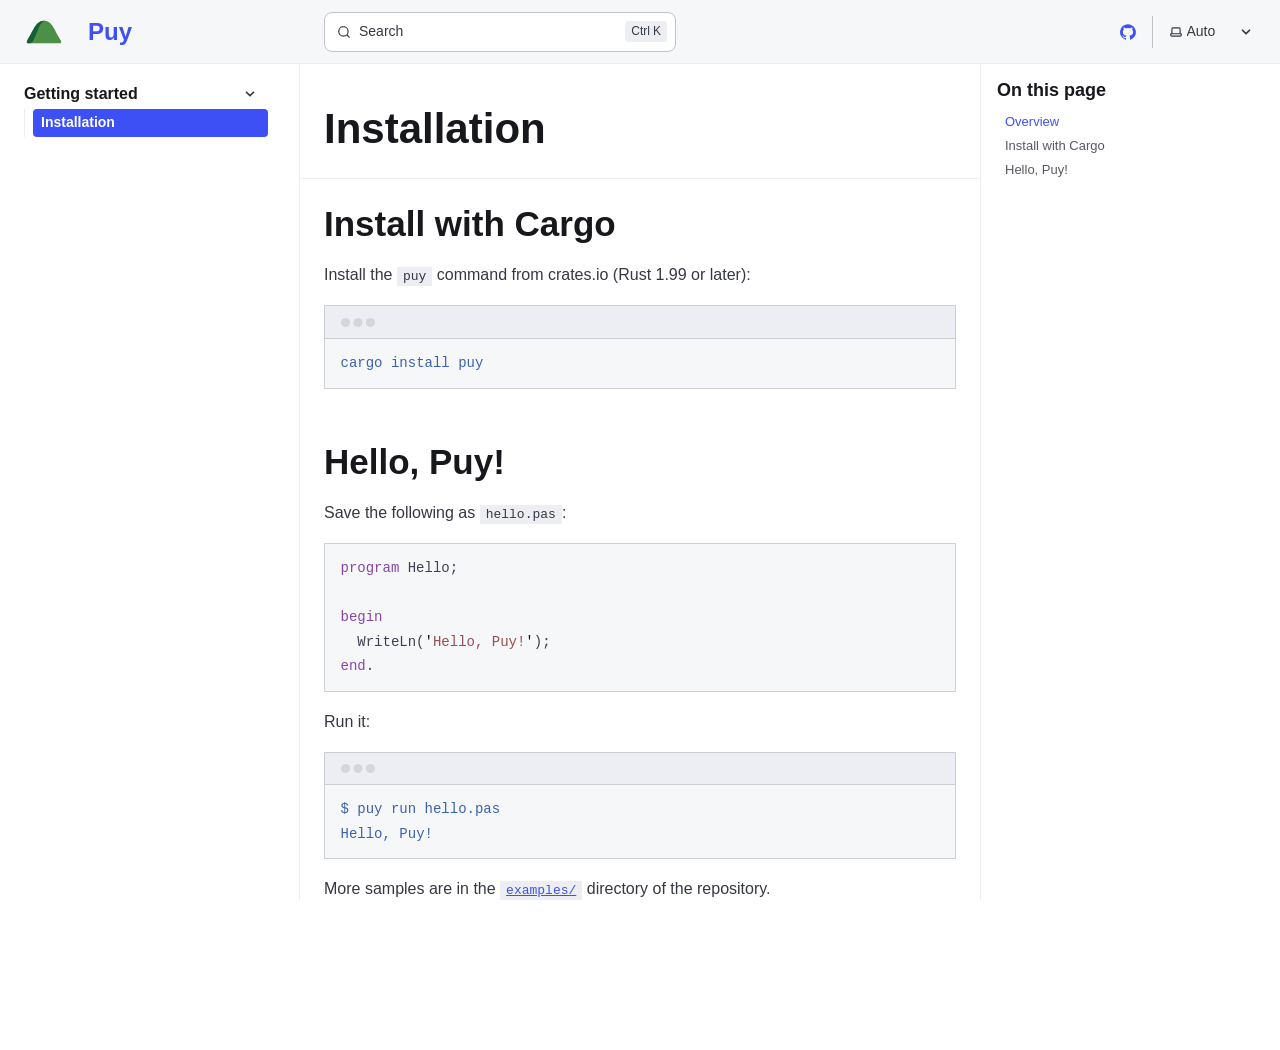
==== getting-started/installation/index.html @ e06319e0 "Update site" ====
<!DOCTYPE html><html lang="en" dir="ltr" data-theme="dark" data-has-toc data-has-sidebar data-astro-cid-g5ptsecz><head><meta charset="utf-8"/><meta name="viewport" content="width=device-width, initial-scale=1"/><title>Installation | Puy</title><link rel="canonical" href="https://puy-lang.org/getting-started/installation/"/><link rel="sitemap" href="/sitemap-index.xml"/><link rel="shortcut icon" href="/favicon.svg" type="image/svg+xml"/><meta name="generator" content="Astro v7.4.12"/><meta name="generator" content="Starlight v0.43.1"/><meta property="og:title" content="Installation"/><meta property="og:type" content="article"/><meta property="og:url" content="https://puy-lang.org/getting-started/installation/"/><meta property="og:locale" content="en"/><meta property="og:description" content="Install the puy command and run your first program."/><meta property="og:site_name" content="Puy"/><meta name="twitter:card" content="summary_large_image"/><meta name="description" content="Install the puy command and run your first program."/><script>
	(() => {
		const storedTheme =
			typeof localStorage !== 'undefined' && localStorage.getItem('starlight-theme');
		const theme =
			storedTheme ||
			(window.matchMedia('(prefers-color-scheme: light)').matches ? 'light' : 'dark');
		document.documentElement.dataset.theme = theme === 'light' ? 'light' : 'dark';
	})();
</script><link rel="stylesheet" href="/_astro/print.C9eyqPGL.css" media="print"><link rel="stylesheet" href="/_astro/common.D94KL_TM.css"><style>@layer starlight.components.icon{svg[data-astro-cid-hkc32dio]{color:var(--sl-icon-color);font-size:var(--sl-icon-size,1em);width:1em;height:1em;overflow:visible}}
</style><script type="module" src="/_astro/page.cNngjUgL.js"></script></head><body data-astro-cid-g5ptsecz><a class="sl-skip-link" href="#_top" data-astro-cid-qb7clj6f>Skip to content</a><div class="page sl-flex" data-astro-cid-yntsjkba><header class="header" data-astro-cid-yntsjkba><div class="header" data-astro-cid-by6fddyj><div class="title-wrapper sl-flex" data-astro-cid-by6fddyj><a href="/" class="site-title sl-flex" data-astro-cid-6rvad3va><img alt src="/_astro/puy-symbol.BpjMEfcw.svg" width="752" height="752" data-astro-cid-6rvad3va><span translate="no" data-astro-cid-6rvad3va>Puy</span></a></div><div class="sl-flex print:hidden" data-astro-cid-by6fddyj><site-search data-translations="{&quot;placeholder&quot;:&quot;Search&quot;}" data-astro-cid-b5kgnn7o="true"><button data-open-modal disabled aria-label="Search" aria-keyshortcuts="Control+K" data-astro-cid-b5kgnn7o><svg data-astro-cid-b5kgnn7o="true" aria-hidden="true" width="16" height="16" viewBox="0 0 24 24" fill="currentColor" style="--sl-icon-size: 1em;" data-astro-cid-hkc32dio><path d="M21.71 20.29 18 16.61A9 9 0 1 0 16.61 18l3.68 3.68a.999.999 0 0 0 1.42 0 1 1 0 0 0 0-1.39ZM11 18a7 7 0 1 1 0-14 7 7 0 0 1 0 14Z"/></svg><span class="sl-hidden md:sl-block" aria-hidden="true" data-astro-cid-b5kgnn7o>Search</span><kbd class="sl-hidden md:sl-flex" style="display: none" data-astro-cid-b5kgnn7o><kbd data-astro-cid-b5kgnn7o>Ctrl</kbd><kbd data-astro-cid-b5kgnn7o>K</kbd></kbd></button><dialog style="padding: 0" aria-label="Search" data-astro-cid-b5kgnn7o><div class="dialog-frame sl-flex" data-astro-cid-b5kgnn7o><button data-close-modal class="sl-flex md:sl-hidden" data-astro-cid-b5kgnn7o>Cancel</button><div class="search-container" data-astro-cid-b5kgnn7o><div id="starlight__search" data-astro-cid-b5kgnn7o></div></div></div></dialog></site-search><script>
	(() => {
		const openBtn = document.querySelector('button[data-open-modal]');
		const shortcut = openBtn?.querySelector('kbd');
		if (!openBtn || !(shortcut instanceof HTMLElement)) return;
		const platformKey = shortcut.querySelector('kbd');
		if (platformKey && /(Mac|iPhone|iPod|iPad)/i.test(navigator.platform)) {
			platformKey.textContent = '⌘';
			openBtn.setAttribute('aria-keyshortcuts', 'Meta+K');
		}
		shortcut.style.display = '';
	})();
</script><script type="module" src="/_astro/Search.astro_astro_type_script_index_0_lang.CibB10mu.js"></script></div><div class="sl-hidden md:sl-flex print:hidden right-group" data-astro-cid-by6fddyj><div class="sl-flex social-icons" data-astro-cid-by6fddyj><a href="https://github.com/puy-lang/puy" rel="me" class="sl-flex" data-astro-cid-n2mnl6yq><span class="sr-only" data-astro-cid-n2mnl6yq>GitHub</span><svg data-astro-cid-n2mnl6yq="true" aria-hidden="true" width="16" height="16" viewBox="0 0 24 24" fill="currentColor" style="--sl-icon-size: 1em;" data-astro-cid-hkc32dio><path d="M12 .3a12 12 0 0 0-3.8 23.38c.6.12.83-.26.83-.57L9 21.07c-3.34.72-4.04-1.61-4.04-1.61-.55-1.39-1.34-1.76-1.34-1.76-1.08-.74.09-.73.09-.73 1.2.09 1.83 1.24 1.83 1.24 1.08 1.83 2.81 1.3 3.5 1 .1-.78.42-1.31.76-1.61-2.67-.3-5.47-1.33-5.47-5.93 0-1.31.47-2.38 1.24-3.22-.14-.3-.54-1.52.1-3.18 0 0 1-.32 3.3 1.23a11.5 11.5 0 0 1 6 0c2.28-1.55 3.29-1.23 3.29-1.23.64 1.66.24 2.88.12 3.18a4.65 4.65 0 0 1 1.23 3.22c0 4.61-2.8 5.63-5.48 5.92.42.36.81 1.1.81 2.22l-.01 3.29c0 .31.2.69.82.57A12 12 0 0 0 12 .3Z"/></svg></a></div><starlight-theme-select data-astro-cid-smhvfpqh="true"><label style="--sl-select-width: 6.25em" data-astro-cid-2z5xp7gb><span class="sr-only" data-astro-cid-2z5xp7gb>Select theme</span><span class="icon label-icon" data-astro-cid-2z5xp7gb><svg class="sl-theme-icon-dark" data-astro-cid-smhvfpqh="true" aria-hidden="true" width="16" height="16" viewBox="0 0 24 24" fill="currentColor" style="--sl-icon-size: 1em;" data-astro-cid-hkc32dio><path d="M21.64 13a1 1 0 0 0-1.05-.14 8.049 8.049 0 0 1-3.37.73 8.15 8.15 0 0 1-8.14-8.1 8.59 8.59 0 0 1 .25-2A1 1 0 0 0 8 2.36a10.14 10.14 0 1 0 14 11.69 1 1 0 0 0-.36-1.05Zm-9.5 6.69A8.14 8.14 0 0 1 7.08 5.22v.27a10.15 10.15 0 0 0 10.14 10.14 9.784 9.784 0 0 0 2.1-.22 8.11 8.11 0 0 1-7.18 4.32v-.04Z"/></svg><svg class="sl-theme-icon-light" data-astro-cid-smhvfpqh="true" aria-hidden="true" width="16" height="16" viewBox="0 0 24 24" fill="currentColor" style="--sl-icon-size: 1em;" data-astro-cid-hkc32dio><path d="M5 12a1 1 0 0 0-1-1H3a1 1 0 0 0 0 2h1a1 1 0 0 0 1-1Zm.64 5-.71.71a1 1 0 0 0 0 1.41 1 1 0 0 0 1.41 0l.71-.71A1 1 0 0 0 5.64 17ZM12 5a1 1 0 0 0 1-1V3a1 1 0 0 0-2 0v1a1 1 0 0 0 1 1Zm5.66 2.34a1 1 0 0 0 .7-.29l.71-.71a1 1 0 1 0-1.41-1.41l-.66.71a1 1 0 0 0 0 1.41 1 1 0 0 0 .66.29Zm-12-.29a1 1 0 0 0 1.41 0 1 1 0 0 0 0-1.41l-.71-.71a1.004 1.004 0 1 0-1.43 1.41l.73.71ZM21 11h-1a1 1 0 0 0 0 2h1a1 1 0 0 0 0-2Zm-2.64 6A1 1 0 0 0 17 18.36l.71.71a1 1 0 0 0 1.41 0 1 1 0 0 0 0-1.41l-.76-.66ZM12 6.5a5.5 5.5 0 1 0 5.5 5.5A5.51 5.51 0 0 0 12 6.5Zm0 9a3.5 3.5 0 1 1 0-7 3.5 3.5 0 0 1 0 7Zm0 3.5a1 1 0 0 0-1 1v1a1 1 0 0 0 2 0v-1a1 1 0 0 0-1-1Z"/></svg><svg class="sl-theme-icon-auto" data-astro-cid-smhvfpqh="true" aria-hidden="true" width="16" height="16" viewBox="0 0 24 24" fill="currentColor" style="--sl-icon-size: 1em;" data-astro-cid-hkc32dio><path d="M21 14h-1V7a3 3 0 0 0-3-3H7a3 3 0 0 0-3 3v7H3a1 1 0 0 0-1 1v2a3 3 0 0 0 3 3h14a3 3 0 0 0 3-3v-2a1 1 0 0 0-1-1ZM6 7a1 1 0 0 1 1-1h10a1 1 0 0 1 1 1v7H6V7Zm14 10a1 1 0 0 1-1 1H5a1 1 0 0 1-1-1v-1h16v1Z"/></svg></span><select autocomplete="off" data-astro-cid-2z5xp7gb><option value="dark" data-astro-cid-2z5xp7gb>Dark</option><option value="light" data-astro-cid-2z5xp7gb>Light</option><option value="auto" selected data-astro-cid-2z5xp7gb>Auto</option></select><svg class="icon caret" data-astro-cid-2z5xp7gb="true" aria-hidden="true" width="16" height="16" viewBox="0 0 24 24" fill="currentColor" style="--sl-icon-size: 1em;" data-astro-cid-hkc32dio><path d="M17 9.17a1 1 0 0 0-1.41 0L12 12.71 8.46 9.17a1 1 0 1 0-1.41 1.42l4.24 4.24a1.002 1.002 0 0 0 1.42 0L17 10.59a1.002 1.002 0 0 0 0-1.42Z"/></svg></label></starlight-theme-select><script>(() => {
		const theme = (typeof localStorage !== 'undefined' && localStorage.getItem('starlight-theme'));
		if (theme) document.querySelectorAll('starlight-theme-select select').forEach((s) => { s.value = theme; });
	})();</script><script type="module">var e=`starlight-theme`,t=e=>e===`auto`||e===`dark`||e===`light`?e:`auto`,n=()=>t(typeof localStorage<`u`&&localStorage.getItem(e));function r(t){typeof localStorage<`u`&&localStorage.setItem(e,t===`light`||t===`dark`?t:``)}var i=()=>matchMedia(`(prefers-color-scheme: light)`).matches?`light`:`dark`;function a(e){document.querySelectorAll(`starlight-theme-select select`).forEach(t=>{t.value=e}),document.documentElement.dataset.theme=e===`auto`?i():e,r(e)}matchMedia(`(prefers-color-scheme: light)`).addEventListener(`change`,()=>{n()===`auto`&&a(`auto`)});var o=class extends HTMLElement{constructor(){super(),a(n()),this.querySelector(`select`)?.addEventListener(`change`,e=>{e.currentTarget instanceof HTMLSelectElement&&a(t(e.currentTarget.value))})}};customElements.define(`starlight-theme-select`,o);</script><script type="module">var e=class extends HTMLElement{constructor(){super();let e=this.querySelector(`select`);e&&(e.addEventListener(`change`,e=>{e.currentTarget instanceof HTMLSelectElement&&(window.location.pathname=e.currentTarget.value)}),window.addEventListener(`pageshow`,t=>{if(!t.persisted)return;let n=e.querySelector(`option[selected]`)?.index;n!==e.selectedIndex&&(e.selectedIndex=n??0)}))}};customElements.define(`starlight-lang-select`,e);</script></div></div></header><nav class="sidebar print:hidden" aria-label="Main" data-astro-cid-yntsjkba><button popovertarget="starlight__sidebar" class="sl-menu-button sl-flex md:sl-hidden print:hidden" data-astro-cid-r2osgdlg><svg class="open-menu" data-astro-cid-r2osgdlg="true" aria-hidden="true" width="16" height="16" viewBox="0 0 24 24" fill="currentColor" style="--sl-icon-size: 1em;" data-astro-cid-hkc32dio><path d="M3 8h18a1 1 0 1 0 0-2H3a1 1 0 0 0 0 2Zm18 8H3a1 1 0 0 0 0 2h18a1 1 0 0 0 0-2Zm0-5H3a1 1 0 0 0 0 2h18a1 1 0 0 0 0-2Z"/></svg><svg class="close-menu" data-astro-cid-r2osgdlg="true" aria-hidden="true" width="16" height="16" viewBox="0 0 24 24" fill="currentColor" style="--sl-icon-size: 1em;" data-astro-cid-hkc32dio><path d="m13.41 12 6.3-6.29a1.004 1.004 0 1 0-1.42-1.42L12 10.59l-6.29-6.3a1.004 1.004 0 0 0-1.42 1.42l6.3 6.29-6.3 6.29a1 1 0 0 0 0 1.42.998.998 0 0 0 1.42 0l6.29-6.3 6.29 6.3a.999.999 0 0 0 1.42 0 1 1 0 0 0 0-1.42L13.41 12Z"/></svg><span class="sr-only" data-astro-cid-r2osgdlg>Menu</span></button><script type="module">var e=class extends HTMLElement{constructor(){super();let e=matchMedia(`(min-width: 50em)`),t=()=>{this.popover=e.matches?null:`auto`};t(),e.addEventListener(`change`,()=>t()),this.addEventListener(`toggle`,({newState:e})=>this.trapFocus(e===`open`))}trapFocus(e){document.querySelectorAll(`.main-frame, .sl-skip-link`).forEach(t=>{t.toggleAttribute(`inert`,e)})}};customElements.define(`sl-sidebar-pane`,e);</script><sl-sidebar-pane popover id="starlight__sidebar" class="sidebar-pane" data-astro-cid-yntsjkba="true"><div class="sidebar-content sl-flex" data-astro-cid-yntsjkba><sl-sidebar-state-persist data-hash="1ldzjji" data-astro-cid-ipdry5cl="true"><script aria-hidden="true">
		(() => {
			try {
				if (!matchMedia('(min-width: 50em)').matches) return;
				/** @type {HTMLElement | null} */
				const target = document.querySelector('sl-sidebar-state-persist');
				const state = JSON.parse(sessionStorage.getItem('sl-sidebar-state') || '0');
				if (!target || !state || target.dataset.hash !== state.hash) return;
				window._starlightScrollRestore = state.scroll;
				customElements.define(
					'sl-sidebar-restore',
					class SidebarRestore extends HTMLElement {
						connectedCallback() {
							try {
								const idx = parseInt(this.dataset.index || '');
								const details = this.closest('details');
								if (details && typeof state.open[idx] === 'boolean') details.open = state.open[idx];
							} catch {}
						}
					}
				);
			} catch {}
		})();
	</script><ul class="top-level" data-astro-cid-rmhv4bp6><li data-astro-cid-rmhv4bp6><details open data-astro-cid-rmhv4bp6><summary data-astro-cid-rmhv4bp6><span class="group-label" data-astro-cid-rmhv4bp6><span class="large" data-astro-cid-rmhv4bp6>Getting started</span></span><svg class="caret" data-astro-cid-rmhv4bp6="true" aria-hidden="true" width="16" height="16" viewBox="0 0 24 24" fill="currentColor" style="--sl-icon-size: 1.25rem;" data-astro-cid-hkc32dio><path d="m14.83 11.29-4.24-4.24a1 1 0 1 0-1.42 1.41L12.71 12l-3.54 3.54a1 1 0 0 0 0 1.41 1 1 0 0 0 .71.29 1 1 0 0 0 .71-.29l4.24-4.24a1.002 1.002 0 0 0 0-1.42Z"/></svg></summary><sl-sidebar-restore data-index="0"></sl-sidebar-restore><ul data-astro-cid-rmhv4bp6><li data-astro-cid-rmhv4bp6><a href="/getting-started/installation/" aria-current="page" data-astro-cid-rmhv4bp6><span data-astro-cid-rmhv4bp6>Installation</span></a></li></ul></details></li></ul><script aria-hidden="true">
		(() => {
			const scroller = document.getElementById('starlight__sidebar');
			if (!window._starlightScrollRestore || !scroller) return;
			scroller.scrollTop = window._starlightScrollRestore;
			delete window._starlightScrollRestore;
		})();
	</script></sl-sidebar-state-persist><div class="md:sl-hidden"><div class="mobile-preferences sl-flex" data-astro-cid-p4azlveh><div class="social-icons" data-astro-cid-p4azlveh><a href="https://github.com/puy-lang/puy" rel="me" class="sl-flex" data-astro-cid-n2mnl6yq><span class="sr-only" data-astro-cid-n2mnl6yq>GitHub</span><svg data-astro-cid-n2mnl6yq="true" aria-hidden="true" width="16" height="16" viewBox="0 0 24 24" fill="currentColor" style="--sl-icon-size: 1em;" data-astro-cid-hkc32dio><path d="M12 .3a12 12 0 0 0-3.8 23.38c.6.12.83-.26.83-.57L9 21.07c-3.34.72-4.04-1.61-4.04-1.61-.55-1.39-1.34-1.76-1.34-1.76-1.08-.74.09-.73.09-.73 1.2.09 1.83 1.24 1.83 1.24 1.08 1.83 2.81 1.3 3.5 1 .1-.78.42-1.31.76-1.61-2.67-.3-5.47-1.33-5.47-5.93 0-1.31.47-2.38 1.24-3.22-.14-.3-.54-1.52.1-3.18 0 0 1-.32 3.3 1.23a11.5 11.5 0 0 1 6 0c2.28-1.55 3.29-1.23 3.29-1.23.64 1.66.24 2.88.12 3.18a4.65 4.65 0 0 1 1.23 3.22c0 4.61-2.8 5.63-5.48 5.92.42.36.81 1.1.81 2.22l-.01 3.29c0 .31.2.69.82.57A12 12 0 0 0 12 .3Z"/></svg></a></div><starlight-theme-select data-astro-cid-smhvfpqh="true"><label style="--sl-select-width: 6.25em" data-astro-cid-2z5xp7gb><span class="sr-only" data-astro-cid-2z5xp7gb>Select theme</span><span class="icon label-icon" data-astro-cid-2z5xp7gb><svg class="sl-theme-icon-dark" data-astro-cid-smhvfpqh="true" aria-hidden="true" width="16" height="16" viewBox="0 0 24 24" fill="currentColor" style="--sl-icon-size: 1em;" data-astro-cid-hkc32dio><path d="M21.64 13a1 1 0 0 0-1.05-.14 8.049 8.049 0 0 1-3.37.73 8.15 8.15 0 0 1-8.14-8.1 8.59 8.59 0 0 1 .25-2A1 1 0 0 0 8 2.36a10.14 10.14 0 1 0 14 11.69 1 1 0 0 0-.36-1.05Zm-9.5 6.69A8.14 8.14 0 0 1 7.08 5.22v.27a10.15 10.15 0 0 0 10.14 10.14 9.784 9.784 0 0 0 2.1-.22 8.11 8.11 0 0 1-7.18 4.32v-.04Z"/></svg><svg class="sl-theme-icon-light" data-astro-cid-smhvfpqh="true" aria-hidden="true" width="16" height="16" viewBox="0 0 24 24" fill="currentColor" style="--sl-icon-size: 1em;" data-astro-cid-hkc32dio><path d="M5 12a1 1 0 0 0-1-1H3a1 1 0 0 0 0 2h1a1 1 0 0 0 1-1Zm.64 5-.71.71a1 1 0 0 0 0 1.41 1 1 0 0 0 1.41 0l.71-.71A1 1 0 0 0 5.64 17ZM12 5a1 1 0 0 0 1-1V3a1 1 0 0 0-2 0v1a1 1 0 0 0 1 1Zm5.66 2.34a1 1 0 0 0 .7-.29l.71-.71a1 1 0 1 0-1.41-1.41l-.66.71a1 1 0 0 0 0 1.41 1 1 0 0 0 .66.29Zm-12-.29a1 1 0 0 0 1.41 0 1 1 0 0 0 0-1.41l-.71-.71a1.004 1.004 0 1 0-1.43 1.41l.73.71ZM21 11h-1a1 1 0 0 0 0 2h1a1 1 0 0 0 0-2Zm-2.64 6A1 1 0 0 0 17 18.36l.71.71a1 1 0 0 0 1.41 0 1 1 0 0 0 0-1.41l-.76-.66ZM12 6.5a5.5 5.5 0 1 0 5.5 5.5A5.51 5.51 0 0 0 12 6.5Zm0 9a3.5 3.5 0 1 1 0-7 3.5 3.5 0 0 1 0 7Zm0 3.5a1 1 0 0 0-1 1v1a1 1 0 0 0 2 0v-1a1 1 0 0 0-1-1Z"/></svg><svg class="sl-theme-icon-auto" data-astro-cid-smhvfpqh="true" aria-hidden="true" width="16" height="16" viewBox="0 0 24 24" fill="currentColor" style="--sl-icon-size: 1em;" data-astro-cid-hkc32dio><path d="M21 14h-1V7a3 3 0 0 0-3-3H7a3 3 0 0 0-3 3v7H3a1 1 0 0 0-1 1v2a3 3 0 0 0 3 3h14a3 3 0 0 0 3-3v-2a1 1 0 0 0-1-1ZM6 7a1 1 0 0 1 1-1h10a1 1 0 0 1 1 1v7H6V7Zm14 10a1 1 0 0 1-1 1H5a1 1 0 0 1-1-1v-1h16v1Z"/></svg></span><select autocomplete="off" data-astro-cid-2z5xp7gb><option value="dark" data-astro-cid-2z5xp7gb>Dark</option><option value="light" data-astro-cid-2z5xp7gb>Light</option><option value="auto" selected data-astro-cid-2z5xp7gb>Auto</option></select><svg class="icon caret" data-astro-cid-2z5xp7gb="true" aria-hidden="true" width="16" height="16" viewBox="0 0 24 24" fill="currentColor" style="--sl-icon-size: 1em;" data-astro-cid-hkc32dio><path d="M17 9.17a1 1 0 0 0-1.41 0L12 12.71 8.46 9.17a1 1 0 1 0-1.41 1.42l4.24 4.24a1.002 1.002 0 0 0 1.42 0L17 10.59a1.002 1.002 0 0 0 0-1.42Z"/></svg></label></starlight-theme-select><script>(() => {
		const theme = (typeof localStorage !== 'undefined' && localStorage.getItem('starlight-theme'));
		if (theme) document.querySelectorAll('starlight-theme-select select').forEach((s) => { s.value = theme; });
	})();</script></div></div></div></sl-sidebar-pane></nav><div class="main-frame" data-astro-cid-yntsjkba><script type="module">var e=document.getElementById(`starlight__sidebar`),t=e?.querySelector(`sl-sidebar-state-persist`),n=`sl-sidebar-state`,r=()=>{let r=[],i=t?.dataset.hash||``;try{let e=sessionStorage.getItem(n),t=JSON.parse(e||`{}`);Array.isArray(t.open)&&t.hash===i&&(r=t.open)}catch{}return{hash:i,open:r,scroll:e?.scrollTop||0}},i=e=>{try{sessionStorage.setItem(n,JSON.stringify(e))}catch{}},a=()=>i(r()),o=(e,t)=>{let n=r();n.open[t]=e,i(n)};t?.addEventListener(`click`,e=>{if(!(e.target instanceof Element))return;let t=e.target.closest(`summary`)?.closest(`details`);if(!t)return;let n=t.querySelector(`sl-sidebar-restore`),r=parseInt(n?.dataset.index||``);isNaN(r)||o(!t.open,r)}),addEventListener(`visibilitychange`,()=>{document.visibilityState===`hidden`&&a()});</script><div class="lg:sl-flex" data-astro-cid-lrzkfocr><aside class="right-sidebar-container print:hidden" data-astro-cid-lrzkfocr><div class="right-sidebar" data-astro-cid-lrzkfocr><div class="lg:sl-hidden" data-astro-cid-qok35upx><mobile-starlight-toc data-min-h="2" data-max-h="3" data-astro-cid-66cqc7ze="true"><nav aria-labelledby="starlight__on-this-page--mobile" data-astro-cid-66cqc7ze><details id="starlight__mobile-toc" data-astro-cid-66cqc7ze><summary id="starlight__on-this-page--mobile" class="sl-flex" data-astro-cid-66cqc7ze><span class="toggle sl-flex" data-astro-cid-66cqc7ze>On this page<svg class="caret" data-astro-cid-66cqc7ze="true" aria-hidden="true" width="16" height="16" viewBox="0 0 24 24" fill="currentColor" style="--sl-icon-size: 1rem;" data-astro-cid-hkc32dio><path d="m14.83 11.29-4.24-4.24a1 1 0 1 0-1.42 1.41L12.71 12l-3.54 3.54a1 1 0 0 0 0 1.41 1 1 0 0 0 .71.29 1 1 0 0 0 .71-.29l4.24-4.24a1.002 1.002 0 0 0 0-1.42Z"/></svg></span><span class="display-current" data-astro-cid-66cqc7ze></span></summary><div class="dropdown" data-astro-cid-66cqc7ze><ul class="isMobile" style="--depth: 0;" data-astro-cid-jugkfwgx><li style="--depth: 0;" data-astro-cid-jugkfwgx><a href="#_top" style="--depth: 0;" data-astro-cid-jugkfwgx><span style="--depth: 0;" data-astro-cid-jugkfwgx>Overview</span></a></li><li style="--depth: 0;" data-astro-cid-jugkfwgx><a href="#install-with-cargo" style="--depth: 0;" data-astro-cid-jugkfwgx><span style="--depth: 0;" data-astro-cid-jugkfwgx>Install with Cargo</span></a></li><li style="--depth: 0;" data-astro-cid-jugkfwgx><a href="#hello-puy" style="--depth: 0;" data-astro-cid-jugkfwgx><span style="--depth: 0;" data-astro-cid-jugkfwgx>Hello, Puy!</span></a></li></ul></div></details></nav></mobile-starlight-toc><script type="module" src="/_astro/MobileTableOfContents.astro_astro_type_script_index_0_lang.C3fM4Kra.js"></script></div><div class="right-sidebar-panel sl-hidden lg:sl-block" data-astro-cid-qok35upx><div class="sl-container" data-astro-cid-qok35upx><starlight-toc data-min-h="2" data-max-h="3"><nav aria-labelledby="starlight__on-this-page"><h2 id="starlight__on-this-page">On this page</h2><ul style="--depth: 0;" data-astro-cid-jugkfwgx><li style="--depth: 0;" data-astro-cid-jugkfwgx><a href="#_top" style="--depth: 0;" data-astro-cid-jugkfwgx><span style="--depth: 0;" data-astro-cid-jugkfwgx>Overview</span></a></li><li style="--depth: 0;" data-astro-cid-jugkfwgx><a href="#install-with-cargo" style="--depth: 0;" data-astro-cid-jugkfwgx><span style="--depth: 0;" data-astro-cid-jugkfwgx>Install with Cargo</span></a></li><li style="--depth: 0;" data-astro-cid-jugkfwgx><a href="#hello-puy" style="--depth: 0;" data-astro-cid-jugkfwgx><span style="--depth: 0;" data-astro-cid-jugkfwgx>Hello, Puy!</span></a></li></ul></nav></starlight-toc><script type="module" src="/_astro/TableOfContents.astro_astro_type_script_index_0_lang.BpJaGz7G.js"></script></div></div></div></aside><div class="main-pane" data-astro-cid-lrzkfocr><main data-pagefind-body lang="en" dir="ltr" data-astro-cid-g5ptsecz><div class="content-panel" data-astro-cid-a7po4psb><div class="sl-container" data-astro-cid-a7po4psb><h1 id="_top" data-astro-cid-bebwqqxs>Installation</h1></div></div><div class="content-panel" data-astro-cid-a7po4psb><div class="sl-container" data-astro-cid-a7po4psb><div class="sl-markdown-content"><div class="sl-heading-wrapper level-h2"><h2 id="install-with-cargo">Install with Cargo</h2><a class="sl-anchor-link" href="#install-with-cargo"><span aria-hidden="true" class="sl-anchor-icon"><svg width="16" height="16" viewBox="0 0 24 24" fill="currentColor"><path d="m12.11 15.39-3.88 3.88a2.52 2.52 0 0 1-3.5 0 2.47 2.47 0 0 1 0-3.5l3.88-3.88a1 1 0 1 0-1.42-1.42l-3.88 3.89a4.48 4.48 0 0 0 6.33 6.33l3.89-3.88a1 1 0 0 0-1.42-1.42m8.58-12.08a4.49 4.49 0 0 0-6.33 0l-3.89 3.88a1 1 0 1 0 1.42 1.42l3.88-3.88a2.52 2.52 0 0 1 3.5 0 2.47 2.47 0 0 1 0 3.5l-3.88 3.88a1 1 0 0 0 0 1.42 1 1 0 0 0 1.42 0l3.88-3.89a4.49 4.49 0 0 0 0-6.33M8.83 15.17a1 1 0 0 0 .71.29 1 1 0 0 0 .71-.29l4.92-4.92a1 1 0 1 0-1.42-1.42l-4.92 4.92a1 1 0 0 0 0 1.42"></path></svg></span><span class="sr-only" data-pagefind-ignore>Section titled “Install with Cargo”</span></a></div>
<p>Install the <code dir="auto">puy</code> command from crates.io (Rust 1.99 or later):</p>
<div class="expressive-code"><link rel="stylesheet" href="/_astro/ec.w36nc.css"><script type="module" src="/_astro/ec.0vx5m.js"></script><figure class="frame is-terminal not-content"><figcaption class="header"><span class="title"></span><span class="sr-only">Terminal window</span></figcaption><pre data-language="sh"><code><div class="ec-line"><div class="code"><span style="--0:#82AAFF;--1:#3B61B0">cargo</span><span style="--0:#D6DEEB;--1:#403F53"> </span><span style="--0:#ECC48D;--1:#3B61B0">install</span><span style="--0:#D6DEEB;--1:#403F53"> </span><span style="--0:#ECC48D;--1:#3B61B0">puy</span></div></div></code></pre><div class="copy"><div aria-live="polite"></div><button title="Copy to clipboard" data-copied="Copied!" data-code="cargo install puy"><div></div></button></div></figure></div>
<div class="sl-heading-wrapper level-h2"><h2 id="hello-puy">Hello, Puy!</h2><a class="sl-anchor-link" href="#hello-puy"><span aria-hidden="true" class="sl-anchor-icon"><svg width="16" height="16" viewBox="0 0 24 24" fill="currentColor"><path d="m12.11 15.39-3.88 3.88a2.52 2.52 0 0 1-3.5 0 2.47 2.47 0 0 1 0-3.5l3.88-3.88a1 1 0 1 0-1.42-1.42l-3.88 3.89a4.48 4.48 0 0 0 6.33 6.33l3.89-3.88a1 1 0 0 0-1.42-1.42m8.58-12.08a4.49 4.49 0 0 0-6.33 0l-3.89 3.88a1 1 0 1 0 1.42 1.42l3.88-3.88a2.52 2.52 0 0 1 3.5 0 2.47 2.47 0 0 1 0 3.5l-3.88 3.88a1 1 0 0 0 0 1.42 1 1 0 0 0 1.42 0l3.88-3.89a4.49 4.49 0 0 0 0-6.33M8.83 15.17a1 1 0 0 0 .71.29 1 1 0 0 0 .71-.29l4.92-4.92a1 1 0 1 0-1.42-1.42l-4.92 4.92a1 1 0 0 0 0 1.42"></path></svg></span><span class="sr-only" data-pagefind-ignore>Section titled “Hello, Puy!”</span></a></div>
<p>Save the following as <code dir="auto">hello.pas</code>:</p>
<div class="expressive-code"><figure class="frame not-content"><figcaption class="header"></figcaption><pre data-language="pascal"><code><div class="ec-line"><div class="code"><span style="--0:#C792EA;--1:#8844AE">program</span><span style="--0:#D6DEEB;--1:#403F53"> Hello;</span></div></div><div class="ec-line"><div class="code">
</div></div><div class="ec-line"><div class="code"><span style="--0:#C792EA;--1:#8844AE">begin</span></div></div><div class="ec-line"><div class="code"><span class="indent"><span style="--0:#D6DEEB;--1:#403F53">  </span></span><span style="--0:#D6DEEB;--1:#403F53">WriteLn(</span><span style="--0:#D9F5DD;--1:#111111">'</span><span style="--0:#ECC48D;--1:#984E4D">Hello, Puy!</span><span style="--0:#D9F5DD;--1:#111111">'</span><span style="--0:#D6DEEB;--1:#403F53">);</span></div></div><div class="ec-line"><div class="code"><span style="--0:#C792EA;--1:#8844AE">end</span><span style="--0:#D6DEEB;--1:#403F53">.</span></div></div></code></pre><div class="copy"><div aria-live="polite"></div><button title="Copy to clipboard" data-copied="Copied!" data-code="program Hello;begin  WriteLn(&#x27;Hello, Puy!&#x27;);end."><div></div></button></div></figure></div>
<p>Run it:</p>
<div class="expressive-code"><figure class="frame is-terminal not-content"><figcaption class="header"><span class="title"></span><span class="sr-only">Terminal window</span></figcaption><pre data-language="sh"><code><div class="ec-line"><div class="code"><span style="--0:#82AAFF;--1:#3B61B0">$</span><span style="--0:#D6DEEB;--1:#403F53"> </span><span style="--0:#ECC48D;--1:#3B61B0">puy</span><span style="--0:#D6DEEB;--1:#403F53"> </span><span style="--0:#ECC48D;--1:#3B61B0">run</span><span style="--0:#D6DEEB;--1:#403F53"> </span><span style="--0:#ECC48D;--1:#3B61B0">hello.pas</span></div></div><div class="ec-line"><div class="code"><span style="--0:#82AAFF;--1:#3B61B0">Hello,</span><span style="--0:#D6DEEB;--1:#403F53"> </span><span style="--0:#ECC48D;--1:#3B61B0">Puy!</span></div></div></code></pre><div class="copy"><div aria-live="polite"></div><button title="Copy to clipboard" data-copied="Copied!" data-code="$ puy run hello.pasHello, Puy!"><div></div></button></div></figure></div>
<p>More samples are in the <a href="https://github.com/puy-lang/puy/tree/main/examples"><code dir="auto">examples/</code></a>
directory of the repository.</p>
</div><footer class="sl-flex" data-astro-cid-ddtxxk7k><div class="meta sl-flex" data-astro-cid-ddtxxk7k></div><div class="pagination-links print:hidden" dir="ltr" data-astro-cid-b5raizh3></div></footer></div></div></main></div></div></div></div></body></html>
---- _astro/print.C9eyqPGL.css ----
@media print{:root{--sl-color-white:#17181c;--sl-color-gray-1:#23262f;--sl-color-gray-2:#353841;--sl-color-gray-3:#555962;--sl-color-gray-4:#888c96;--sl-color-gray-5:#c1c3c8;--sl-color-gray-6:#edeef3;--sl-color-gray-7:#f6f7f9;--sl-color-black:#fff;--sl-color-orange-high:hsl(var(--sl-hue-orange), 80%, 25%);--sl-color-orange:hsl(var(--sl-hue-orange), 90%, 60%);--sl-color-orange-low:hsl(var(--sl-hue-orange), 90%, 88%);--sl-color-green-high:hsl(var(--sl-hue-green), 80%, 22%);--sl-color-green:hsl(var(--sl-hue-green), 90%, 46%);--sl-color-green-low:hsl(var(--sl-hue-green), 85%, 90%);--sl-color-blue-high:hsl(var(--sl-hue-blue), 80%, 30%);--sl-color-blue:hsl(var(--sl-hue-blue), 90%, 60%);--sl-color-blue-low:hsl(var(--sl-hue-blue), 88%, 90%);--sl-color-purple-high:hsl(var(--sl-hue-purple), 90%, 30%);--sl-color-purple:hsl(var(--sl-hue-purple), 90%, 60%);--sl-color-purple-low:hsl(var(--sl-hue-purple), 80%, 90%);--sl-color-red-high:hsl(var(--sl-hue-red), 80%, 30%);--sl-color-red:hsl(var(--sl-hue-red), 90%, 60%);--sl-color-red-low:hsl(var(--sl-hue-red), 80%, 90%);--sl-color-accent-high:#0f1c8a;--sl-color-accent:#3d50f5;--sl-color-accent-low:#cfd4fc;--sl-color-text-accent:var(--sl-color-accent);--sl-color-text-invert:var(--sl-color-black);--sl-color-bg-nav:var(--sl-color-gray-7);--sl-color-bg-sidebar:var(--sl-color-bg);--sl-color-bg-inline-code:var(--sl-color-gray-6);--sl-color-bg-accent:var(--sl-color-accent);--sl-color-hairline-light:var(--sl-color-gray-6);--sl-color-hairline-shade:var(--sl-color-gray-6);--sl-color-backdrop-overlay:#545864a8;--sl-shadow-sm:none;--sl-shadow-md:none;--sl-shadow-lg:none}.print\:hidden{display:none}.print\:flex{display:flex}.print\:block{display:block}main{padding-bottom:0}main>.content-panel{padding-block-start:0}.content-panel+.content-panel{border:0}.page>header{position:relative}.page>.main-frame{padding-top:0;padding-inline-start:0}.main-pane{--sl-sidebar-width:0px;--sl-content-width:100%}.sl-banner{--sl-color-banner-text:var(--sl-color-white);background-color:#0000}.sl-markdown-content :is(h1,h2,h3,h4,h5,h6){break-after:avoid}.sl-markdown-content :is(p,li){orphans:2;widows:2}.sl-markdown-content pre{white-space:pre-wrap;overflow-x:hidden}.sl-markdown-content .expressive-code,.sl-markdown-content figure,.sl-markdown-content pre{break-inside:avoid}.expressive-code .frame.is-terminal .header:before{box-shadow:inset 99rem 99rem var(--sl-color-gray-5)}.expressive-code .frame.has-title:not(.is-terminal) .header{border-bottom:1px solid var(--sl-color-gray-6);background:0 0}.expressive-code .frame.has-title:not(.is-terminal) .title{background:0 0}.expressive-code .frame.has-title:not(.is-terminal) .title:after{border-top:0}.expressive-code .copy{display:none}.sl-markdown-content code:not(:where(.not-content *)){margin-block:unset;background-color:#0000;padding:0;font-size:.9375em}.sl-markdown-content :is(th,td):not(:where(.not-content *)),.sl-markdown-content :is(th,td) :not(:where(.not-content *)){overflow-wrap:anywhere}.sl-badge{color:var(--sl-color-white);background:0 0}starlight-file-tree{break-inside:avoid}starlight-file-tree .highlight{outline:3px solid var(--sl-color-accent-low);color:var(--sl-color-text);background-color:#0000}.starlight-aside{break-inside:avoid}.sl-link-button.primary{border-color:var(--sl-color-white);color:var(--sl-color-white);background:0 0}starlight-tabs{break-inside:avoid}.sl-steps>li:after{box-shadow:inset 99rem 99rem var(--sl-color-hairline-light)}}
---- _astro/common.D94KL_TM.css ----
@layer starlight.base{:root,::backdrop{--sl-color-white:#fff;--sl-color-gray-1:#edeef3;--sl-color-gray-2:#c1c3c8;--sl-color-gray-3:#888c96;--sl-color-gray-4:#555962;--sl-color-gray-5:#353841;--sl-color-gray-6:#23262f;--sl-color-black:#17181c;--sl-hue-orange:41;--sl-color-orange-low:hsl(var(--sl-hue-orange), 39%, 22%);--sl-color-orange:hsl(var(--sl-hue-orange), 82%, 63%);--sl-color-orange-high:hsl(var(--sl-hue-orange), 82%, 87%);--sl-hue-green:101;--sl-color-green-low:hsl(var(--sl-hue-green), 39%, 22%);--sl-color-green:hsl(var(--sl-hue-green), 82%, 63%);--sl-color-green-high:hsl(var(--sl-hue-green), 82%, 80%);--sl-hue-blue:234;--sl-color-blue-low:hsl(var(--sl-hue-blue), 54%, 20%);--sl-color-blue:hsl(var(--sl-hue-blue), 100%, 60%);--sl-color-blue-high:hsl(var(--sl-hue-blue), 100%, 87%);--sl-hue-purple:281;--sl-color-purple-low:hsl(var(--sl-hue-purple), 39%, 22%);--sl-color-purple:hsl(var(--sl-hue-purple), 82%, 63%);--sl-color-purple-high:hsl(var(--sl-hue-purple), 82%, 89%);--sl-hue-red:339;--sl-color-red-low:hsl(var(--sl-hue-red), 39%, 22%);--sl-color-red:hsl(var(--sl-hue-red), 82%, 63%);--sl-color-red-high:hsl(var(--sl-hue-red), 82%, 87%);--sl-color-accent-low:#17264f;--sl-color-accent:#3369ff;--sl-color-accent-high:#b3c7ff;--sl-color-text:var(--sl-color-gray-2);--sl-color-text-accent:var(--sl-color-accent-high);--sl-color-text-invert:var(--sl-color-accent-low);--sl-color-bg:var(--sl-color-black);--sl-color-bg-nav:var(--sl-color-gray-6);--sl-color-bg-sidebar:var(--sl-color-gray-6);--sl-color-bg-inline-code:var(--sl-color-gray-5);--sl-color-bg-accent:var(--sl-color-accent-high);--sl-color-hairline-light:var(--sl-color-gray-5);--sl-color-hairline:var(--sl-color-gray-6);--sl-color-hairline-shade:var(--sl-color-black);--sl-color-backdrop-overlay:#16181da8;--sl-shadow-sm:0px 1px 1px #0000001f, 0px 2px 1px #0000003d;--sl-shadow-md:0px 8px 4px #00000014, 0px 5px 2px #00000014, 0px 3px 2px #0000001f, 0px 1px 1px #00000026;--sl-shadow-lg:0px 25px 7px #00000008, 0px 16px 6px #0000001a, 0px 9px 5px #16181d54, 0px 4px 4px #000000bf, 0px 4px 2px #00000040;--sl-text-2xs:.75rem;--sl-text-xs:.8125rem;--sl-text-sm:.875rem;--sl-text-base:1rem;--sl-text-lg:1.125rem;--sl-text-xl:1.25rem;--sl-text-2xl:1.5rem;--sl-text-3xl:1.8125rem;--sl-text-4xl:2.1875rem;--sl-text-5xl:2.625rem;--sl-text-6xl:4rem;--sl-text-body:var(--sl-text-base);--sl-text-body-sm:var(--sl-text-xs);--sl-text-code:var(--sl-text-sm);--sl-text-code-sm:var(--sl-text-xs);--sl-text-h1:var(--sl-text-4xl);--sl-text-h2:var(--sl-text-3xl);--sl-text-h3:var(--sl-text-2xl);--sl-text-h4:var(--sl-text-xl);--sl-text-h5:var(--sl-text-lg);--sl-line-height:1.75;--sl-line-height-headings:1.2;--sl-font-system:-apple-system, BlinkMacSystemFont, "Segoe UI", Roboto, "Helvetica Neue", "Noto Sans", Arial, sans-serif, "Apple Color Emoji", "Segoe UI Emoji", "Segoe UI Symbol", "Noto Color Emoji";--sl-font-system-mono:ui-monospace, SFMono-Regular, Menlo, Monaco, Consolas, "Liberation Mono", "Courier New", monospace;--__sl-font:var(--sl-font,var(--sl-font-system)), var(--sl-font-system);--__sl-font-mono:var(--sl-font-mono,var(--sl-font-system-mono)), var(--sl-font-system-mono);--sl-nav-height:3.5rem;--sl-nav-pad-x:1rem;--sl-nav-pad-y:.75rem;--sl-mobile-toc-height:3rem;--sl-sidebar-width:18.75rem;--sl-sidebar-pad-x:1rem;--sl-content-width:45rem;--sl-content-pad-x:1rem;--sl-content-gap-y:1rem;--sl-main-pad:0 0 3vh 0;--sl-menu-button-size:2rem;--sl-nav-gap:var(--sl-content-pad-x);--sl-outline-offset-inside:-.1875rem;--sl-z-index-toc:4;--sl-z-index-menu:5;--sl-z-index-navbar:10;--sl-z-index-skiplink:20}:root[data-theme=light],[data-theme=light] ::backdrop{--sl-color-white:#17181c;--sl-color-gray-1:#23262f;--sl-color-gray-2:#353841;--sl-color-gray-3:#555962;--sl-color-gray-4:#888c96;--sl-color-gray-5:#c1c3c8;--sl-color-gray-6:#edeef3;--sl-color-gray-7:#f6f7f9;--sl-color-black:#fff;--sl-color-orange-high:hsl(var(--sl-hue-orange), 80%, 25%);--sl-color-orange:hsl(var(--sl-hue-orange), 90%, 60%);--sl-color-orange-low:hsl(var(--sl-hue-orange), 90%, 88%);--sl-color-green-high:hsl(var(--sl-hue-green), 80%, 22%);--sl-color-green:hsl(var(--sl-hue-green), 90%, 46%);--sl-color-green-low:hsl(var(--sl-hue-green), 85%, 90%);--sl-color-blue-high:hsl(var(--sl-hue-blue), 80%, 30%);--sl-color-blue:hsl(var(--sl-hue-blue), 90%, 60%);--sl-color-blue-low:hsl(var(--sl-hue-blue), 88%, 90%);--sl-color-purple-high:hsl(var(--sl-hue-purple), 90%, 30%);--sl-color-purple:hsl(var(--sl-hue-purple), 90%, 60%);--sl-color-purple-low:hsl(var(--sl-hue-purple), 80%, 90%);--sl-color-red-high:hsl(var(--sl-hue-red), 80%, 30%);--sl-color-red:hsl(var(--sl-hue-red), 90%, 60%);--sl-color-red-low:hsl(var(--sl-hue-red), 80%, 90%);--sl-color-accent-high:#0f1c8a;--sl-color-accent:#3d50f5;--sl-color-accent-low:#cfd4fc;--sl-color-text-accent:var(--sl-color-accent);--sl-color-text-invert:var(--sl-color-black);--sl-color-bg-nav:var(--sl-color-gray-7);--sl-color-bg-sidebar:var(--sl-color-bg);--sl-color-bg-inline-code:var(--sl-color-gray-6);--sl-color-bg-accent:var(--sl-color-accent);--sl-color-hairline-light:var(--sl-color-gray-6);--sl-color-hairline-shade:var(--sl-color-gray-6);--sl-color-backdrop-overlay:#545864a8;--sl-shadow-sm:0px 1px 1px #0000000f, 0px 2px 1px #0000000f;--sl-shadow-md:0px 8px 4px #00000008, 0px 5px 2px #00000008, 0px 3px 2px #0000000f, 0px 1px 1px #0000000f;--sl-shadow-lg:0px 25px 7px #00000003, 0px 16px 6px #00000008, 0px 9px 5px #16181d14, 0px 4px 4px #00000029, 0px 4px 2px #0000000a}@media (width>=50em){:root{--sl-nav-height:4rem;--sl-nav-pad-x:1.5rem;--sl-text-h1:var(--sl-text-5xl);--sl-text-h2:var(--sl-text-4xl);--sl-text-h3:var(--sl-text-3xl);--sl-text-h4:var(--sl-text-2xl)}}@media (width>=72rem){:root{--sl-content-pad-x:1.5rem;--sl-mobile-toc-height:0rem}}}@layer starlight.reset{*,:before,:after{box-sizing:border-box}*{margin:0}html{color-scheme:dark;accent-color:var(--sl-color-accent);-webkit-text-size-adjust:100%;text-size-adjust:100%}html[data-theme=light]{color-scheme:light}body{font-family:var(--__sl-font);line-height:var(--sl-line-height);-webkit-font-smoothing:antialiased;color:var(--sl-color-text);background-color:var(--sl-color-bg)}[lang]:where(:lang(zh),:lang(ja)){text-autospace:normal}[lang]:where(:not(:lang(zh),:lang(ja))){text-autospace:initial}pre,code,samp,kbd{text-autospace:no-autospace}input,button,textarea,select{font:inherit}p,h1,h2,h3,h4,h5,h6,code{overflow-wrap:break-word}code{font-family:var(--__sl-font-mono)}}@layer starlight.core{.sl-banner[data-astro-cid-ofbg3qve]{--__sl-banner-text:var(--sl-color-banner-text,var(--sl-color-text-invert));padding:var(--sl-nav-pad-y) var(--sl-nav-pad-x);background-color:var(--sl-color-banner-bg,var(--sl-color-bg-accent));color:var(--__sl-banner-text);line-height:var(--sl-line-height-headings);text-align:center;text-wrap:balance;box-shadow:var(--sl-shadow-sm)}.sl-banner[data-astro-cid-ofbg3qve] a{color:var(--__sl-banner-text)}.content-panel[data-astro-cid-a7po4psb]{padding:1.5rem var(--sl-content-pad-x)}.content-panel[data-astro-cid-a7po4psb]+.content-panel[data-astro-cid-a7po4psb]{border-top:1px solid var(--sl-color-hairline)}.sl-container[data-astro-cid-a7po4psb]{max-width:var(--sl-content-width)}.sl-container[data-astro-cid-a7po4psb]>*+*{margin-top:1.5rem}@media (width>=72rem){.sl-container[data-astro-cid-a7po4psb]{margin-inline:var(--sl-content-margin-inline,auto)}}p[data-astro-cid-gsljcgkv]{border:1px solid var(--sl-color-orange);background-color:var(--sl-color-orange-low);color:var(--sl-color-orange-high);width:max-content;max-width:100%;font-size:var(--sl-text-body-sm);line-height:var(--sl-line-height-headings);text-align:start;align-items:center;gap:.75em;padding:.75em 1em}a[data-astro-cid-qlekgd3o]{color:var(--sl-color-gray-3);align-items:center;gap:.5rem;text-decoration:none}a[data-astro-cid-qlekgd3o]:hover{color:var(--sl-color-white)}.pagination-links[data-astro-cid-b5raizh3]{grid-template-columns:repeat(auto-fit,minmax(min(18rem,100%),1fr));gap:1rem;display:grid}a[data-astro-cid-b5raizh3]{border:1px solid var(--sl-color-gray-5);width:100%;color:var(--sl-color-gray-2);box-shadow:var(--sl-shadow-md);overflow-wrap:anywhere;border-radius:.5rem;flex-grow:1;flex-basis:calc(50% - .5rem);justify-content:flex-start;align-items:center;gap:.5rem;padding:1rem;text-decoration:none;display:flex}[data-astro-cid-b5raizh3][rel=next]{text-align:end;flex-direction:row-reverse;justify-content:end}a[data-astro-cid-b5raizh3]:hover{border-color:var(--sl-color-gray-2)}.link-title[data-astro-cid-b5raizh3]{color:var(--sl-color-white);font-size:var(--sl-text-2xl);line-height:var(--sl-line-height-headings)}svg[data-astro-cid-b5raizh3]{flex-shrink:0}footer[data-astro-cid-ddtxxk7k]{flex-direction:column;gap:1.5rem}.meta[data-astro-cid-ddtxxk7k]{font-size:var(--sl-text-sm);color:var(--sl-color-gray-3);flex-wrap:wrap;justify-content:space-between;gap:.75rem 3rem;margin-top:3rem}.meta[data-astro-cid-ddtxxk7k]>p:only-child{margin-inline-start:auto}.kudos[data-astro-cid-ddtxxk7k]{font-size:var(--sl-text-xs);color:var(--sl-color-gray-3);align-items:center;gap:.5em;margin:1.5rem auto;text-decoration:none}.kudos[data-astro-cid-ddtxxk7k]:hover{color:var(--sl-color-white)}label[data-astro-cid-2z5xp7gb]{--sl-label-icon-size:.875rem;--sl-caret-size:1.25rem;--sl-inline-padding:.5rem;color:var(--sl-color-gray-2);align-items:center;gap:.25rem;display:flex;position:relative}label[data-astro-cid-2z5xp7gb]:hover{color:var(--sl-color-white)}.icon[data-astro-cid-2z5xp7gb]{pointer-events:none;display:flex;position:absolute}select[data-astro-cid-2z5xp7gb]{padding-block:.625rem;padding-inline:calc(var(--sl-label-icon-size) + var(--sl-inline-padding) + .25rem) calc(var(--sl-caret-size) + var(--sl-inline-padding) + .25rem);margin-inline:calc(var(--sl-inline-padding) * -1);width:calc(var(--sl-select-width) + var(--sl-inline-padding) * 2);text-overflow:ellipsis;color:inherit;cursor:pointer;appearance:none;background-color:#0000;border:0}option[data-astro-cid-2z5xp7gb]{background-color:var(--sl-color-bg-nav);color:var(--sl-color-gray-1)}@media (width>=50rem){select[data-astro-cid-2z5xp7gb]{font-size:var(--sl-text-sm)}}site-search[data-astro-cid-b5kgnn7o]{display:contents}button[data-astro-cid-b5kgnn7o][data-open-modal]{color:var(--sl-color-gray-1);cursor:pointer;height:2.5rem;font-size:var(--sl-text-xl);background-color:#0000;border:0;align-items:center;gap:.5rem;display:flex}@media (width>=50rem){button[data-astro-cid-b5kgnn7o][data-open-modal]{border:1px solid var(--sl-color-gray-5);background-color:var(--sl-color-black);color:var(--sl-color-gray-2);font-size:var(--sl-text-sm);border-radius:.5rem;width:100%;max-width:22rem;padding-inline:.75rem .5rem}button[data-astro-cid-b5kgnn7o][data-open-modal]:hover{border-color:var(--sl-color-gray-2);color:var(--sl-color-white)}button[data-astro-cid-b5kgnn7o][data-open-modal]>[data-astro-cid-b5kgnn7o]:last-child{margin-inline-start:auto}}button[data-astro-cid-b5kgnn7o]>kbd[data-astro-cid-b5kgnn7o]{font-size:var(--sl-text-2xs);background-color:var(--sl-color-gray-6);border-radius:.25rem;gap:.25em;padding-inline:.375rem}kbd[data-astro-cid-b5kgnn7o]{font-family:var(--__sl-font)}dialog[data-astro-cid-b5kgnn7o]{background-color:var(--sl-color-gray-6);border:1px solid var(--sl-color-gray-5);width:100%;max-width:100%;height:100%;max-height:100%;box-shadow:var(--sl-shadow-lg);margin:0}dialog[data-astro-cid-b5kgnn7o][open]{display:flex}dialog[data-astro-cid-b5kgnn7o]::backdrop{background-color:var(--sl-color-backdrop-overlay);backdrop-filter:blur(.25rem)}.dialog-frame[data-astro-cid-b5kgnn7o]{flex-direction:column;flex-grow:1;gap:1rem;padding:1rem;position:relative;overflow:auto}button[data-astro-cid-b5kgnn7o][data-close-modal]{z-index:1;height:calc(64px * var(--pagefind-ui-scale));cursor:pointer;color:var(--sl-color-text-accent);background:0 0;border:0;align-self:flex-end;align-items:center;padding:.25rem;position:absolute}#starlight__search[data-astro-cid-b5kgnn7o]{--pagefind-ui-primary:var(--sl-color-text);--pagefind-ui-text:var(--sl-color-gray-2);--pagefind-ui-font:var(--__sl-font);--pagefind-ui-background:var(--sl-color-black);--pagefind-ui-border:var(--sl-color-gray-5);--pagefind-ui-border-width:1px;--pagefind-ui-tag:var(--sl-color-gray-5);--sl-search-cancel-space:5rem}:root[data-theme=light] #starlight__search[data-astro-cid-b5kgnn7o]{--pagefind-ui-tag:var(--sl-color-gray-6)}@media (width>=50rem){#starlight__search[data-astro-cid-b5kgnn7o]{--sl-search-cancel-space:0px}dialog[data-astro-cid-b5kgnn7o]{border-radius:.5rem;width:90%;max-width:40rem;height:max-content;min-height:15rem;max-height:calc(100% - 8rem);margin:4rem auto auto}.dialog-frame[data-astro-cid-b5kgnn7o]{padding:1.5rem}}.pagefind-ui__result.svelte-j9e30.svelte-j9e30{align-items:flex-start;gap:min(calc(40px * var(--pagefind-ui-scale)), 3%);padding:calc(30px * var(--pagefind-ui-scale)) 0 calc(40px * var(--pagefind-ui-scale));border-top:solid var(--pagefind-ui-border-width) var(--pagefind-ui-border);list-style-type:none;display:flex}.pagefind-ui__result.svelte-j9e30.svelte-j9e30:last-of-type{border-bottom:solid var(--pagefind-ui-border-width) var(--pagefind-ui-border)}.pagefind-ui__result-thumb.svelte-j9e30.svelte-j9e30{width:min(30%, calc((30% - (100px * var(--pagefind-ui-scale))) * 100000));max-width:calc(120px * var(--pagefind-ui-scale));margin-top:calc(10px * var(--pagefind-ui-scale));aspect-ratio:var(--pagefind-ui-image-box-ratio);position:relative}.pagefind-ui__result-image.svelte-j9e30.svelte-j9e30{border-radius:var(--pagefind-ui-image-border-radius);width:auto;max-width:100%;height:auto;max-height:100%;font-size:0;display:block;position:absolute;left:50%;transform:translate(-50%)}.pagefind-ui__result-inner.svelte-j9e30.svelte-j9e30{margin-top:calc(10px * var(--pagefind-ui-scale));flex-direction:column;flex:1;align-items:flex-start;display:flex}.pagefind-ui__result-title.svelte-j9e30.svelte-j9e30{font-weight:700;font-size:calc(21px * var(--pagefind-ui-scale));margin-top:0;margin-bottom:0;display:inline-block}.pagefind-ui__result-title.svelte-j9e30 .pagefind-ui__result-link.svelte-j9e30{color:var(--pagefind-ui-text);text-decoration:none}.pagefind-ui__result-title.svelte-j9e30 .pagefind-ui__result-link.svelte-j9e30:hover{text-decoration:underline}.pagefind-ui__result-excerpt.svelte-j9e30.svelte-j9e30{font-weight:400;font-size:calc(16px * var(--pagefind-ui-scale));margin-top:calc(4px * var(--pagefind-ui-scale));min-width:calc(250px * var(--pagefind-ui-scale));margin-bottom:0;display:inline-block}.pagefind-ui__loading.svelte-j9e30.svelte-j9e30{color:var(--pagefind-ui-text);background-color:var(--pagefind-ui-text);border-radius:var(--pagefind-ui-border-radius);opacity:.1;pointer-events:none}.pagefind-ui__result-tags.svelte-j9e30.svelte-j9e30{gap:calc(20px * var(--pagefind-ui-scale));margin-top:calc(20px * var(--pagefind-ui-scale));flex-wrap:wrap;padding:0;list-style-type:none;display:flex}.pagefind-ui__result-tag.svelte-j9e30.svelte-j9e30{padding:calc(4px * var(--pagefind-ui-scale)) calc(8px * var(--pagefind-ui-scale));font-size:calc(14px * var(--pagefind-ui-scale));border-radius:var(--pagefind-ui-border-radius);background-color:var(--pagefind-ui-tag)}.pagefind-ui__result.svelte-4xnkmf.svelte-4xnkmf{align-items:flex-start;gap:min(calc(40px * var(--pagefind-ui-scale)), 3%);padding:calc(30px * var(--pagefind-ui-scale)) 0 calc(40px * var(--pagefind-ui-scale));border-top:solid var(--pagefind-ui-border-width) var(--pagefind-ui-border);list-style-type:none;display:flex}.pagefind-ui__result.svelte-4xnkmf.svelte-4xnkmf:last-of-type{border-bottom:solid var(--pagefind-ui-border-width) var(--pagefind-ui-border)}.pagefind-ui__result-nested.svelte-4xnkmf.svelte-4xnkmf{padding-left:calc(20px * var(--pagefind-ui-scale));flex-direction:column;display:flex}.pagefind-ui__result-nested.svelte-4xnkmf.svelte-4xnkmf:first-of-type{padding-top:calc(10px * var(--pagefind-ui-scale))}.pagefind-ui__result-nested.svelte-4xnkmf .pagefind-ui__result-link.svelte-4xnkmf{font-size:.9em;position:relative}.pagefind-ui__result-nested.svelte-4xnkmf .pagefind-ui__result-link.svelte-4xnkmf:before{content:"⤷ ";position:absolute;top:0;right:calc(100% + .1em)}.pagefind-ui__result-thumb.svelte-4xnkmf.svelte-4xnkmf{width:min(30%, calc((30% - (100px * var(--pagefind-ui-scale))) * 100000));max-width:calc(120px * var(--pagefind-ui-scale));margin-top:calc(10px * var(--pagefind-ui-scale));aspect-ratio:var(--pagefind-ui-image-box-ratio);position:relative}.pagefind-ui__result-image.svelte-4xnkmf.svelte-4xnkmf{border-radius:var(--pagefind-ui-image-border-radius);width:auto;max-width:100%;height:auto;max-height:100%;font-size:0;display:block;position:absolute;left:50%;transform:translate(-50%)}.pagefind-ui__result-inner.svelte-4xnkmf.svelte-4xnkmf{margin-top:calc(10px * var(--pagefind-ui-scale));flex-direction:column;flex:1;align-items:flex-start;display:flex}.pagefind-ui__result-title.svelte-4xnkmf.svelte-4xnkmf{font-weight:700;font-size:calc(21px * var(--pagefind-ui-scale));margin-top:0;margin-bottom:0;display:inline-block}.pagefind-ui__result-title.svelte-4xnkmf .pagefind-ui__result-link.svelte-4xnkmf{color:var(--pagefind-ui-text);text-decoration:none}.pagefind-ui__result-title.svelte-4xnkmf .pagefind-ui__result-link.svelte-4xnkmf:hover{text-decoration:underline}.pagefind-ui__result-excerpt.svelte-4xnkmf.svelte-4xnkmf{font-weight:400;font-size:calc(16px * var(--pagefind-ui-scale));margin-top:calc(4px * var(--pagefind-ui-scale));min-width:calc(250px * var(--pagefind-ui-scale));margin-bottom:0;display:inline-block}.pagefind-ui__loading.svelte-4xnkmf.svelte-4xnkmf{color:var(--pagefind-ui-text);background-color:var(--pagefind-ui-text);border-radius:var(--pagefind-ui-border-radius);opacity:.1;pointer-events:none}.pagefind-ui__result-tags.svelte-4xnkmf.svelte-4xnkmf{gap:calc(20px * var(--pagefind-ui-scale));margin-top:calc(20px * var(--pagefind-ui-scale));flex-wrap:wrap;padding:0;list-style-type:none;display:flex}.pagefind-ui__result-tag.svelte-4xnkmf.svelte-4xnkmf{padding:calc(4px * var(--pagefind-ui-scale)) calc(8px * var(--pagefind-ui-scale));font-size:calc(14px * var(--pagefind-ui-scale));border-radius:var(--pagefind-ui-border-radius);background-color:var(--pagefind-ui-tag)}legend.svelte-1v2r7ls.svelte-1v2r7ls{clip:rect(0 0 0 0);position:absolute}.pagefind-ui__filter-panel.svelte-1v2r7ls.svelte-1v2r7ls{min-width:min(calc(260px * var(--pagefind-ui-scale)), 100%);margin-top:calc(20px * var(--pagefind-ui-scale));flex-direction:column;flex:1;display:flex}.pagefind-ui__filter-group.svelte-1v2r7ls.svelte-1v2r7ls{border:0;padding:0}.pagefind-ui__filter-block.svelte-1v2r7ls.svelte-1v2r7ls{border-bottom:solid calc(2px * var(--pagefind-ui-scale)) var(--pagefind-ui-border);padding:0;padding:calc(20px * var(--pagefind-ui-scale)) 0;display:block}.pagefind-ui__filter-name.svelte-1v2r7ls.svelte-1v2r7ls{font-size:calc(16px * var(--pagefind-ui-scale));cursor:pointer;height:calc(24px * var(--pagefind-ui-scale));align-items:center;font-weight:700;list-style:none;display:flex;position:relative}.pagefind-ui__filter-name.svelte-1v2r7ls.svelte-1v2r7ls::-webkit-details-marker{display:none}.pagefind-ui__filter-name.svelte-1v2r7ls.svelte-1v2r7ls:after{content:"";right:calc(6px * var(--pagefind-ui-scale));width:calc(8px * var(--pagefind-ui-scale));height:calc(8px * var(--pagefind-ui-scale));border:solid calc(2px * var(--pagefind-ui-scale)) currentColor;border-top:0;border-right:0;position:absolute;top:50%;transform:translateY(-70%)rotate(-45deg)}.pagefind-ui__filter-block[open].svelte-1v2r7ls .pagefind-ui__filter-name.svelte-1v2r7ls:after{transform:translateY(-70%)rotate(-225deg)}.pagefind-ui__filter-group.svelte-1v2r7ls.svelte-1v2r7ls{gap:calc(20px * var(--pagefind-ui-scale));padding-top:calc(30px * var(--pagefind-ui-scale));flex-direction:column;display:flex}.pagefind-ui__filter-value.svelte-1v2r7ls.svelte-1v2r7ls{align-items:center;gap:calc(8px * var(--pagefind-ui-scale));display:flex;position:relative}.pagefind-ui__filter-value.svelte-1v2r7ls.svelte-1v2r7ls:before{content:"";top:50%;left:calc(8px * var(--pagefind-ui-scale));opacity:0;width:0;height:0;transform:translate(calc(4.5px * var(--pagefind-ui-scale) * -1), calc(.8px * var(--pagefind-ui-scale))) skewX(-5deg) rotateZ(-45deg);transform-origin:0 0;pointer-events:none;border-top:0;border-bottom:1px solid #fff;border-left:1px solid #fff;border-right:0;position:absolute}.pagefind-ui__filter-value.pagefind-ui__filter-value--checked.svelte-1v2r7ls.svelte-1v2r7ls:before{opacity:1;width:calc(9px * var(--pagefind-ui-scale));height:calc(4px * var(--pagefind-ui-scale));transition:width .1s ease-out .1s,height .1s ease-in}.pagefind-ui__filter-checkbox.svelte-1v2r7ls.svelte-1v2r7ls{width:calc(16px * var(--pagefind-ui-scale));height:calc(16px * var(--pagefind-ui-scale));border:solid 1px var(--pagefind-ui-border);-webkit-appearance:none;appearance:none;border-radius:calc(var(--pagefind-ui-border-radius) / 2);background-color:var(--pagefind-ui-background);cursor:pointer;margin:0}.pagefind-ui__filter-checkbox.svelte-1v2r7ls.svelte-1v2r7ls:checked{background-color:var(--pagefind-ui-primary);border:solid 1px var(--pagefind-ui-primary)}.pagefind-ui__filter-label.svelte-1v2r7ls.svelte-1v2r7ls{cursor:pointer;font-size:calc(16px * var(--pagefind-ui-scale));font-weight:400}.pagefind-ui--reset :where(:not(html,iframe,canvas,img,svg,video):not(svg *,symbol *)){all:unset;display:revert;outline:revert}.pagefind-ui--reset *,.pagefind-ui--reset :before,.pagefind-ui--reset :after{box-sizing:border-box}.pagefind-ui--reset a,.pagefind-ui--reset button{cursor:revert}.pagefind-ui--reset ol,.pagefind-ui--reset ul,.pagefind-ui--reset menu{list-style:none}.pagefind-ui--reset img{max-width:100%}.pagefind-ui--reset table{border-collapse:collapse}.pagefind-ui--reset input,.pagefind-ui--reset textarea{-webkit-user-select:auto}.pagefind-ui--reset textarea{white-space:revert}.pagefind-ui--reset meter{-webkit-appearance:revert;appearance:revert}.pagefind-ui--reset ::placeholder{color:unset}.pagefind-ui--reset :where([hidden]){display:none}.pagefind-ui--reset :where([contenteditable]:not([contenteditable=false])){-moz-user-modify:read-write;-webkit-user-modify:read-write;overflow-wrap:break-word;-webkit-line-break:after-white-space;-webkit-user-select:auto}.pagefind-ui--reset :where([draggable=true]){-webkit-user-drag:element}.pagefind-ui--reset mark{all:revert}:root{--pagefind-ui-scale:.8;--pagefind-ui-primary:#393939;--pagefind-ui-text:#393939;--pagefind-ui-background:#fff;--pagefind-ui-border:#eee;--pagefind-ui-tag:#eee;--pagefind-ui-border-width:2px;--pagefind-ui-border-radius:8px;--pagefind-ui-image-border-radius:8px;--pagefind-ui-image-box-ratio:3 / 2;--pagefind-ui-font:system, -apple-system, "BlinkMacSystemFont", ".SFNSText-Regular", "San Francisco", "Roboto", "Segoe UI", "Helvetica Neue", "Lucida Grande", "Ubuntu", "arial", sans-serif}.pagefind-ui.svelte-e9gkc3{width:100%;color:var(--pagefind-ui-text);font-family:var(--pagefind-ui-font)}.pagefind-ui__hidden.svelte-e9gkc3{display:none!important}.pagefind-ui__suppressed.svelte-e9gkc3{opacity:0;pointer-events:none}.pagefind-ui__form.svelte-e9gkc3{position:relative}.pagefind-ui__form.svelte-e9gkc3:before{background-color:var(--pagefind-ui-text);width:calc(18px * var(--pagefind-ui-scale));height:calc(18px * var(--pagefind-ui-scale));top:calc(23px * var(--pagefind-ui-scale));left:calc(20px * var(--pagefind-ui-scale));content:"";opacity:.7;z-index:9;pointer-events:none;display:block;position:absolute;-webkit-mask-image:url("data:image/svg+xml,%3Csvg width='18' height='18' viewBox='0 0 18 18' fill='none' xmlns='http://www.w3.org/2000/svg'%3E%3Cpath d='M12.7549 11.255H11.9649L11.6849 10.985C12.6649 9.845 13.2549 8.365 13.2549 6.755C13.2549 3.165 10.3449 0.255005 6.75488 0.255005C3.16488 0.255005 0.254883 3.165 0.254883 6.755C0.254883 10.345 3.16488 13.255 6.75488 13.255C8.36488 13.255 9.84488 12.665 10.9849 11.685L11.2549 11.965V12.755L16.2549 17.745L17.7449 16.255L12.7549 11.255ZM6.75488 11.255C4.26488 11.255 2.25488 9.245 2.25488 6.755C2.25488 4.26501 4.26488 2.255 6.75488 2.255C9.24488 2.255 11.2549 4.26501 11.2549 6.755C11.2549 9.245 9.24488 11.255 6.75488 11.255Z' fill='%23000000'/%3E%3C/svg%3E%0A");mask-image:url("data:image/svg+xml,%3Csvg width='18' height='18' viewBox='0 0 18 18' fill='none' xmlns='http://www.w3.org/2000/svg'%3E%3Cpath d='M12.7549 11.255H11.9649L11.6849 10.985C12.6649 9.845 13.2549 8.365 13.2549 6.755C13.2549 3.165 10.3449 0.255005 6.75488 0.255005C3.16488 0.255005 0.254883 3.165 0.254883 6.755C0.254883 10.345 3.16488 13.255 6.75488 13.255C8.36488 13.255 9.84488 12.665 10.9849 11.685L11.2549 11.965V12.755L16.2549 17.745L17.7449 16.255L12.7549 11.255ZM6.75488 11.255C4.26488 11.255 2.25488 9.245 2.25488 6.755C2.25488 4.26501 4.26488 2.255 6.75488 2.255C9.24488 2.255 11.2549 4.26501 11.2549 6.755C11.2549 9.245 9.24488 11.255 6.75488 11.255Z' fill='%23000000'/%3E%3C/svg%3E%0A");-webkit-mask-size:100%;mask-size:100%}.pagefind-ui__search-input.svelte-e9gkc3{height:calc(64px * var(--pagefind-ui-scale));padding:0 calc(70px * var(--pagefind-ui-scale)) 0 calc(54px * var(--pagefind-ui-scale));background-color:var(--pagefind-ui-background);border:var(--pagefind-ui-border-width) solid var(--pagefind-ui-border);border-radius:var(--pagefind-ui-border-radius);font-size:calc(21px * var(--pagefind-ui-scale));-webkit-appearance:none;appearance:none;box-sizing:border-box;width:100%;font-weight:700;display:flex;position:relative}.pagefind-ui__search-input.svelte-e9gkc3::placeholder{opacity:.2}.pagefind-ui__search-clear.svelte-e9gkc3{top:calc(3px * var(--pagefind-ui-scale));right:calc(3px * var(--pagefind-ui-scale));height:calc(58px * var(--pagefind-ui-scale));padding:0 calc(15px * var(--pagefind-ui-scale)) 0 calc(2px * var(--pagefind-ui-scale));color:var(--pagefind-ui-text);font-size:calc(14px * var(--pagefind-ui-scale));cursor:pointer;background-color:var(--pagefind-ui-background);border-radius:var(--pagefind-ui-border-radius);position:absolute}.pagefind-ui__drawer.svelte-e9gkc3{gap:calc(60px * var(--pagefind-ui-scale));flex-flow:wrap;display:flex}.pagefind-ui__results-area.svelte-e9gkc3{min-width:min(calc(400px * var(--pagefind-ui-scale)), 100%);margin-top:calc(20px * var(--pagefind-ui-scale));flex:1000}.pagefind-ui__results.svelte-e9gkc3{padding:0}.pagefind-ui__message.svelte-e9gkc3{box-sizing:content-box;font-size:calc(16px * var(--pagefind-ui-scale));height:calc(24px * var(--pagefind-ui-scale));padding:calc(20px * var(--pagefind-ui-scale)) 0;align-items:center;margin-top:0;font-weight:700;display:flex}.pagefind-ui__button.svelte-e9gkc3{margin-top:calc(40px * var(--pagefind-ui-scale));border:var(--pagefind-ui-border-width) solid var(--pagefind-ui-border);border-radius:var(--pagefind-ui-border-radius);height:calc(48px * var(--pagefind-ui-scale));padding:0 calc(12px * var(--pagefind-ui-scale));font-size:calc(16px * var(--pagefind-ui-scale));color:var(--pagefind-ui-primary);background:var(--pagefind-ui-background);text-align:center;cursor:pointer;width:100%;font-weight:700}.pagefind-ui__button.svelte-e9gkc3:hover{border-color:var(--pagefind-ui-primary);color:var(--pagefind-ui-primary);background:var(--pagefind-ui-background)}[data-search-modal-open]{overflow:hidden}#starlight__search{--sl-search-result-spacing:calc(1.25rem * var(--pagefind-ui-scale));--sl-search-result-pad-inline-start:calc(3.75rem * var(--pagefind-ui-scale));--sl-search-result-pad-inline-end:calc(1.25rem * var(--pagefind-ui-scale));--sl-search-result-pad-block:calc(.9375rem * var(--pagefind-ui-scale));--sl-search-result-nested-pad-block:calc(.625rem * var(--pagefind-ui-scale));--sl-search-corners:calc(.3125rem * var(--pagefind-ui-scale));--sl-search-page-icon-size:calc(1.875rem * var(--pagefind-ui-scale));--sl-search-page-icon-inline-start:calc((var(--sl-search-result-pad-inline-start) - var(--sl-search-page-icon-size)) / 2);--sl-search-tree-diagram-size:calc(2.5rem * var(--pagefind-ui-scale));--sl-search-tree-diagram-inline-start:calc((var(--sl-search-result-pad-inline-start) - var(--sl-search-tree-diagram-size)) / 2)}#starlight__search .pagefind-ui__form:before{--pagefind-ui-text:var(--sl-color-gray-1);opacity:1}#starlight__search .pagefind-ui__search-input{color:var(--sl-color-white);width:calc(100% - var(--sl-search-cancel-space));font-weight:400}#starlight__search .pagefind-ui__search-input::placeholder{color:var(--sl-color-gray-3);opacity:1}#starlight__search input:focus{--pagefind-ui-border:var(--sl-color-accent)}#starlight__search .pagefind-ui__search-clear{width:calc(60px * var(--pagefind-ui-scale));background-color:#0000;padding:0;inset-inline-end:var(--sl-search-cancel-space);overflow:hidden}#starlight__search .pagefind-ui__search-clear:focus{outline:1px solid var(--sl-color-accent)}#starlight__search .pagefind-ui__search-clear:before{content:"";background-color:var(--sl-color-text-accent);width:100%;height:100%;display:block;-webkit-mask:url("data:image/svg+xml,%3Csvg xmlns='http://www.w3.org/2000/svg' viewBox='0 0 24 24'%3E%3Cpath d='m13.41 12 6.3-6.29a1 1 0 1 0-1.42-1.42L12 10.59l-6.29-6.3a1 1 0 0 0-1.42 1.42l6.3 6.29-6.3 6.29a1 1 0 0 0 .33 1.64 1 1 0 0 0 1.09-.22l6.29-6.3 6.29 6.3a1 1 0 0 0 1.64-.33 1 1 0 0 0-.22-1.09L13.41 12Z'/%3E%3C/svg%3E") 50%/50% no-repeat;mask:url("data:image/svg+xml,%3Csvg xmlns='http://www.w3.org/2000/svg' viewBox='0 0 24 24'%3E%3Cpath d='m13.41 12 6.3-6.29a1 1 0 1 0-1.42-1.42L12 10.59l-6.29-6.3a1 1 0 0 0-1.42 1.42l6.3 6.29-6.3 6.29a1 1 0 0 0 .33 1.64 1 1 0 0 0 1.09-.22l6.29-6.3 6.29 6.3a1 1 0 0 0 1.64-.33 1 1 0 0 0-.22-1.09L13.41 12Z'/%3E%3C/svg%3E") 50%/50% no-repeat}#starlight__search .pagefind-ui__results>*+*{margin-top:var(--sl-search-result-spacing)}#starlight__search .pagefind-ui__result{border:0;padding:0}#starlight__search .pagefind-ui__result-nested{padding:var(--sl-search-result-nested-pad-block) var(--sl-search-result-pad-inline-end);padding-inline-start:var(--sl-search-result-pad-inline-start);position:relative}#starlight__search .pagefind-ui__result-title:not(:where(.pagefind-ui__result-nested *)),#starlight__search .pagefind-ui__result-nested{background-color:var(--sl-color-black);position:relative}#starlight__search .pagefind-ui__result-title:not(:where(.pagefind-ui__result-nested *)):hover,#starlight__search .pagefind-ui__result-title:not(:where(.pagefind-ui__result-nested *)):focus-within,#starlight__search .pagefind-ui__result-nested:hover,#starlight__search .pagefind-ui__result-nested:focus-within{outline:1px solid var(--sl-color-accent-high)}#starlight__search .pagefind-ui__result-title:not(:where(.pagefind-ui__result-nested *)):focus-within,#starlight__search .pagefind-ui__result-nested:focus-within{background-color:var(--sl-color-accent-low)}#starlight__search .pagefind-ui__result-thumb,#starlight__search .pagefind-ui__result-inner{margin-top:0}#starlight__search .pagefind-ui__result-inner>:first-child{border-radius:var(--sl-search-corners) var(--sl-search-corners) 0 0}#starlight__search .pagefind-ui__result-inner>:last-child{border-radius:0 0 var(--sl-search-corners) var(--sl-search-corners)}#starlight__search .pagefind-ui__result-inner>.pagefind-ui__result-title{padding:var(--sl-search-result-pad-block) var(--sl-search-result-pad-inline-end);padding-inline-start:var(--sl-search-result-pad-inline-start)}#starlight__search .pagefind-ui__result-inner>.pagefind-ui__result-title:before{content:"";width:var(--sl-search-page-icon-size);background:var(--sl-color-gray-3);position:absolute;inset-block:0;inset-inline-start:var(--sl-search-page-icon-inline-start);-webkit-mask:url("data:image/svg+xml,%3Csvg xmlns='http://www.w3.org/2000/svg' fill='currentColor' viewBox='0 0 24 24'%3E%3Cpath d='M9 10h1a1 1 0 1 0 0-2H9a1 1 0 0 0 0 2Zm0 2a1 1 0 0 0 0 2h6a1 1 0 0 0 0-2H9Zm11-3V8l-6-6a1 1 0 0 0-1 0H7a3 3 0 0 0-3 3v14a3 3 0 0 0 3 3h10a3 3 0 0 0 3-3V9Zm-6-4 3 3h-2a1 1 0 0 1-1-1V5Zm4 14a1 1 0 0 1-1 1H7a1 1 0 0 1-1-1V5a1 1 0 0 1 1-1h5v3a3 3 0 0 0 3 3h3v9Zm-3-3H9a1 1 0 0 0 0 2h6a1 1 0 0 0 0-2Z'/%3E%3C/svg%3E") 50% no-repeat;mask:url("data:image/svg+xml,%3Csvg xmlns='http://www.w3.org/2000/svg' fill='currentColor' viewBox='0 0 24 24'%3E%3Cpath d='M9 10h1a1 1 0 1 0 0-2H9a1 1 0 0 0 0 2Zm0 2a1 1 0 0 0 0 2h6a1 1 0 0 0 0-2H9Zm11-3V8l-6-6a1 1 0 0 0-1 0H7a3 3 0 0 0-3 3v14a3 3 0 0 0 3 3h10a3 3 0 0 0 3-3V9Zm-6-4 3 3h-2a1 1 0 0 1-1-1V5Zm4 14a1 1 0 0 1-1 1H7a1 1 0 0 1-1-1V5a1 1 0 0 1 1-1h5v3a3 3 0 0 0 3 3h3v9Zm-3-3H9a1 1 0 0 0 0 2h6a1 1 0 0 0 0-2Z'/%3E%3C/svg%3E") 50% no-repeat}#starlight__search .pagefind-ui__result-inner{align-items:stretch;gap:1px}#starlight__search .pagefind-ui__result-link{position:unset;--pagefind-ui-text:var(--sl-color-white);font-weight:600}#starlight__search .pagefind-ui__result-link:hover{text-decoration:none}#starlight__search .pagefind-ui__result-nested .pagefind-ui__result-link:before{content:unset}#starlight__search .pagefind-ui__result-nested:before{content:"";width:var(--sl-search-tree-diagram-size);background:var(--sl-color-gray-4);position:absolute;inset-block:0;inset-inline-start:var(--sl-search-tree-diagram-inline-start);-webkit-mask:url("data:image/svg+xml,%3Csvg xmlns='http://www.w3.org/2000/svg' fill='none' stroke='currentColor' stroke-linecap='round' viewBox='0 0 16 1000' preserveAspectRatio='xMinYMin slice'%3E%3Cpath d='M8 0v1000m6-988H8'/%3E%3C/svg%3E") 0 0/100% no-repeat;mask:url("data:image/svg+xml,%3Csvg xmlns='http://www.w3.org/2000/svg' fill='none' stroke='currentColor' stroke-linecap='round' viewBox='0 0 16 1000' preserveAspectRatio='xMinYMin slice'%3E%3Cpath d='M8 0v1000m6-988H8'/%3E%3C/svg%3E") 0 0/100% no-repeat}#starlight__search .pagefind-ui__result-nested:last-of-type:before{-webkit-mask-image:url("data:image/svg+xml,%3Csvg xmlns='http://www.w3.org/2000/svg' fill='none' stroke='currentColor' stroke-linecap='round' stroke-linejoin='round' viewBox='0 0 16 16'%3E%3Cpath d='M8 0v12m6 0H8'/%3E%3C/svg%3E");mask-image:url("data:image/svg+xml,%3Csvg xmlns='http://www.w3.org/2000/svg' fill='none' stroke='currentColor' stroke-linecap='round' stroke-linejoin='round' viewBox='0 0 16 16'%3E%3Cpath d='M8 0v12m6 0H8'/%3E%3C/svg%3E")}[dir=rtl] .pagefind-ui__result-title:before,[dir=rtl] .pagefind-ui__result-nested:before{transform:matrix(-1,0,0,1,0,0)}#starlight__search .pagefind-ui__result-link:after{content:"";position:absolute;inset:0}#starlight__search .pagefind-ui__result-excerpt{font-size:calc(1rem * var(--pagefind-ui-scale));overflow-wrap:anywhere}#starlight__search mark{color:var(--sl-color-gray-2);background-color:#0000;font-weight:600}#starlight__search .pagefind-ui__filter-value:before{border-color:var(--sl-color-text-invert)}#starlight__search .pagefind-ui__result-tags{background-color:var(--sl-color-black);padding:var(--sl-search-result-nested-pad-block) var(--sl-search-result-pad-inline-end);margin-top:0}.site-title[data-astro-cid-6rvad3va]{align-items:center;gap:var(--sl-nav-gap);font-size:var(--sl-text-h4);color:var(--sl-color-text-accent);white-space:nowrap;min-width:0;font-weight:600;text-decoration:none}span[data-astro-cid-6rvad3va]{overflow:hidden}img[data-astro-cid-6rvad3va]{height:calc(var(--sl-nav-height) - 2 * var(--sl-nav-pad-y));object-fit:contain;object-position:0 50%;width:auto;max-width:100%}a[data-astro-cid-n2mnl6yq]{color:var(--sl-color-text-accent);margin:-.5em;padding:.5em}a[data-astro-cid-n2mnl6yq]:hover{color:var(--sl-color-white)}.header[data-astro-cid-by6fddyj]{gap:var(--sl-nav-gap);justify-content:space-between;align-items:center;height:100%;display:flex}.title-wrapper[data-astro-cid-by6fddyj]{min-width:0;margin:-.25rem;padding:.25rem;overflow:clip}.right-group[data-astro-cid-by6fddyj],.social-icons[data-astro-cid-by6fddyj]{align-items:center;gap:1rem}.social-icons[data-astro-cid-by6fddyj]:after{content:"";border-inline-end:1px solid var(--sl-color-gray-5);height:2rem}@media (width>=50rem){:root[data-has-sidebar]{--__sidebar-pad:calc(2 * var(--sl-nav-pad-x))}:root:not([data-has-toc]){--__toc-width:0rem}.header[data-astro-cid-by6fddyj]{--__sidebar-width:max(0rem, var(--sl-content-inline-start,0rem) - var(--sl-nav-pad-x));--__main-column-fr:calc(( 100% + var(--__sidebar-pad,0rem) - var(--__toc-width,var(--sl-sidebar-width)) - (2 * var(--__toc-width,var(--sl-nav-pad-x))) - var(--sl-content-inline-start,0rem) - var(--sl-content-width) ) / 2);grid-template-columns: minmax(calc(var(--__sidebar-width) + max(0rem, var(--__main-column-fr) - var(--sl-nav-gap))), auto)  1fr  auto;align-content:center;display:grid}}.hero[data-astro-cid-2qjbuh7f]{grid-template-columns:100%;align-items:center;gap:1rem;padding-bottom:1rem;display:grid}.hero[data-astro-cid-2qjbuh7f]>img[data-astro-cid-2qjbuh7f],.hero[data-astro-cid-2qjbuh7f]>.hero-html[data-astro-cid-2qjbuh7f]{object-fit:contain;width:min(70%,20rem);height:auto;margin-inline:auto}.stack[data-astro-cid-2qjbuh7f]{text-align:center;flex-direction:column;gap:clamp(1.5rem,1.5rem + 1vw,2rem)}.copy[data-astro-cid-2qjbuh7f]{flex-direction:column;align-items:center;gap:1rem}.copy[data-astro-cid-2qjbuh7f]>[data-astro-cid-2qjbuh7f]{max-width:50ch}h1[data-astro-cid-2qjbuh7f]{font-size:clamp(var(--sl-text-3xl), calc(.25rem + 5vw), var(--sl-text-6xl));line-height:var(--sl-line-height-headings);color:var(--sl-color-white);font-weight:600}.tagline[data-astro-cid-2qjbuh7f]{font-size:clamp(var(--sl-text-base), calc(.0625rem + 2vw), var(--sl-text-xl));color:var(--sl-color-gray-2)}.actions[data-astro-cid-2qjbuh7f]{flex-wrap:wrap;justify-content:center;gap:1rem 2rem}@media (width>=50rem){.hero[data-astro-cid-2qjbuh7f]{grid-template-columns:7fr 4fr;gap:3%;padding-block:clamp(2.5rem,1rem + 10vmin,10rem)}.hero[data-astro-cid-2qjbuh7f]>img[data-astro-cid-2qjbuh7f],.hero[data-astro-cid-2qjbuh7f]>.hero-html[data-astro-cid-2qjbuh7f]{order:2;width:min(100%,25rem)}.stack[data-astro-cid-2qjbuh7f]{text-align:start}.copy[data-astro-cid-2qjbuh7f]{align-items:flex-start}.actions[data-astro-cid-2qjbuh7f]{justify-content:flex-start}}button[data-astro-cid-r2osgdlg]{top:calc((var(--sl-nav-height) - var(--sl-menu-button-size)) / 2);z-index:var(--sl-z-index-navbar);width:var(--sl-menu-button-size);height:var(--sl-menu-button-size);background-color:var(--sl-color-white);color:var(--sl-color-black);box-shadow:var(--sl-shadow-md);cursor:pointer;border:0;border-radius:50%;padding:.5rem;position:fixed;inset-inline-end:var(--sl-nav-pad-x)}button[data-astro-cid-r2osgdlg]:has(~:popover-open){background-color:var(--sl-color-gray-2);box-shadow:none}button[data-astro-cid-r2osgdlg]:has(~:popover-open) .open-menu[data-astro-cid-r2osgdlg]{display:none}button[data-astro-cid-r2osgdlg]:not(:has(~:popover-open)) .close-menu[data-astro-cid-r2osgdlg]{display:none}[data-theme=light] button[data-astro-cid-r2osgdlg]{background-color:var(--sl-color-black);color:var(--sl-color-white)}[data-theme=light] button[data-astro-cid-r2osgdlg]:has(~:popover-open){background-color:var(--sl-color-gray-5)}body:has(#starlight__sidebar:popover-open){overflow:hidden}@media (width>=50rem){body:has(#starlight__sidebar:popover-open){overflow:auto}}.page[data-astro-cid-yntsjkba]{flex-direction:column;min-height:100vh}.header[data-astro-cid-yntsjkba]{z-index:var(--sl-z-index-navbar);width:100%;height:var(--sl-nav-height);border-bottom:1px solid var(--sl-color-hairline-shade);padding:var(--sl-nav-pad-y) var(--sl-nav-pad-x);background-color:var(--sl-color-bg-nav);padding-inline-end:var(--sl-nav-pad-x);position:fixed;inset-block-start:0;inset-inline-start:0}[data-has-sidebar] .header[data-astro-cid-yntsjkba]{padding-inline-end:calc(var(--sl-nav-gap) + var(--sl-nav-pad-x) + var(--sl-menu-button-size))}.sidebar-pane[data-astro-cid-yntsjkba]{border:unset;padding:unset;height:unset;color:unset;z-index:var(--sl-z-index-menu);inset-block:var(--sl-nav-height) 0;background-color:var(--sl-color-black);scrollbar-gutter:stable;width:100%;position:fixed;inset-inline-start:0;overflow-y:auto}.sidebar-content[data-astro-cid-yntsjkba]{height:100%;min-height:max-content;padding:1rem var(--sl-sidebar-pad-x) 0;flex-direction:column;gap:1rem}@media (width>=50rem){.sidebar-content[data-astro-cid-yntsjkba]:after{content:"";padding-bottom:1px}}.main-frame[data-astro-cid-yntsjkba]{padding-top:calc(var(--sl-nav-height) + var(--sl-mobile-toc-height));padding-inline-start:var(--sl-content-inline-start)}@media (width>=50rem){[data-has-sidebar] .header[data-astro-cid-yntsjkba]{padding-inline-end:var(--sl-nav-pad-x)}.sidebar-pane[data-astro-cid-yntsjkba]{width:var(--sl-sidebar-width);background-color:var(--sl-color-bg-sidebar);border-inline-end:1px solid var(--sl-color-hairline-shade);display:block}}ul[data-astro-cid-jugkfwgx]{padding:0;list-style:none}a[data-astro-cid-jugkfwgx]{--pad-inline:.5rem;padding-block:.25rem;padding-inline:calc(1rem * var(--depth) + var(--pad-inline)) var(--pad-inline);border-radius:.25rem;line-height:1.25;display:block}a[data-astro-cid-jugkfwgx][aria-current=true]{color:var(--sl-color-text-accent)}.isMobile[data-astro-cid-jugkfwgx] a[data-astro-cid-jugkfwgx]{--pad-inline:1rem;justify-content:space-between;gap:var(--pad-inline);border-top:1px solid var(--sl-color-gray-6);color:var(--sl-color-text);font-size:var(--sl-text-sm);outline-offset:var(--sl-outline-offset-inside);border-radius:0;padding-block:.5rem;text-decoration:none;display:flex}.isMobile[data-astro-cid-jugkfwgx]:first-child>li[data-astro-cid-jugkfwgx]:first-child>a[data-astro-cid-jugkfwgx]{border-top:0}.isMobile[data-astro-cid-jugkfwgx] a[data-astro-cid-jugkfwgx][aria-current=true],.isMobile[data-astro-cid-jugkfwgx] a[data-astro-cid-jugkfwgx][aria-current=true]:hover,.isMobile[data-astro-cid-jugkfwgx] a[data-astro-cid-jugkfwgx][aria-current=true]:focus{color:var(--sl-color-white);background-color:unset}.isMobile[data-astro-cid-jugkfwgx] a[data-astro-cid-jugkfwgx][aria-current=true]:after{content:"";background-color:var(--sl-color-text-accent);flex-shrink:0;width:1rem;-webkit-mask-image:url([data-uri]);mask-image:url([data-uri]);-webkit-mask-repeat:no-repeat;mask-repeat:no-repeat}nav[data-astro-cid-66cqc7ze]{z-index:var(--sl-z-index-toc);top:calc(var(--sl-nav-height) - 1px);border-top:1px solid var(--sl-color-gray-5);background-color:var(--sl-color-bg-nav);position:fixed;inset-inline:0}@media (width>=50rem){nav[data-astro-cid-66cqc7ze]{inset-inline-start:var(--sl-content-inline-start,0)}}summary[data-astro-cid-66cqc7ze]{height:var(--sl-mobile-toc-height);border-bottom:1px solid var(--sl-color-hairline-shade);font-size:var(--sl-text-xs);outline-offset:var(--sl-outline-offset-inside);align-items:center;gap:.5rem;padding:.5rem 1rem}summary[data-astro-cid-66cqc7ze]::marker,summary[data-astro-cid-66cqc7ze]::-webkit-details-marker{display:none}.toggle[data-astro-cid-66cqc7ze]{border:1px solid var(--sl-color-gray-5);background-color:var(--sl-color-black);user-select:none;cursor:pointer;border-radius:.5rem;flex-shrink:0;justify-content:space-between;align-items:center;gap:1rem;padding-block:.5rem;padding-inline:.75rem .5rem;line-height:1}details[data-astro-cid-66cqc7ze][open] .toggle[data-astro-cid-66cqc7ze]{color:var(--sl-color-white);border-color:var(--sl-color-accent)}details[data-astro-cid-66cqc7ze] .toggle[data-astro-cid-66cqc7ze]:hover{color:var(--sl-color-white);border-color:var(--sl-color-gray-2)}[dir=rtl] .caret[data-astro-cid-66cqc7ze]{transform:rotate(180deg)}details[data-astro-cid-66cqc7ze][open] .caret[data-astro-cid-66cqc7ze]{transform:rotate(90deg)}.display-current[data-astro-cid-66cqc7ze]{white-space:nowrap;text-overflow:ellipsis;color:var(--sl-color-white);overflow:hidden}.dropdown[data-astro-cid-66cqc7ze]{--border-top:1px;margin-top:calc(-1 * var(--border-top));border:var(--border-top) solid var(--sl-color-gray-6);border-top-color:var(--sl-color-hairline-shade);max-height:calc(85vh - var(--sl-nav-height) - var(--sl-mobile-toc-height));background-color:var(--sl-color-black);box-shadow:var(--sl-shadow-md);overscroll-behavior:contain;overflow-y:auto}.right-sidebar-panel[data-astro-cid-qok35upx]{padding:1rem var(--sl-sidebar-pad-x)}.sl-container[data-astro-cid-qok35upx]{width:calc(var(--sl-sidebar-width) - 2 * var(--sl-sidebar-pad-x))}.right-sidebar-panel[data-astro-cid-qok35upx] h2{color:var(--sl-color-white);font-size:var(--sl-text-h5);font-weight:600;line-height:var(--sl-line-height-headings);margin-bottom:.5rem}.right-sidebar-panel[data-astro-cid-qok35upx] :where(a){font-size:var(--sl-text-xs);color:var(--sl-color-gray-3);overflow-wrap:anywhere;text-decoration:none;display:block}.right-sidebar-panel[data-astro-cid-qok35upx] :where(a):hover{color:var(--sl-color-white)}@media (width>=72rem){.sl-container[data-astro-cid-qok35upx]{max-width:calc(( ( 100vw - var(--sl-sidebar-width) - 2 * var(--sl-content-pad-x) - 2 * var(--sl-sidebar-pad-x) ) * .25  ))}}h1[data-astro-cid-bebwqqxs]{font-size:var(--sl-text-h1);line-height:var(--sl-line-height-headings);color:var(--sl-color-white);margin-top:1rem;font-weight:600}.social-icons[data-astro-cid-p4azlveh]{align-items:center;gap:1rem;margin-inline-end:auto;padding-block:1rem;display:flex}.social-icons[data-astro-cid-p4azlveh]:empty{display:none}.mobile-preferences[data-astro-cid-p4azlveh]{border-top:1px solid var(--sl-color-gray-6);flex-wrap:wrap;justify-content:space-between;column-gap:1rem;padding:.5rem 0}sl-sidebar-state-persist[data-astro-cid-ipdry5cl]{display:contents}ul[data-astro-cid-rmhv4bp6]{--sl-sidebar-item-padding-inline:.5rem;padding:0;list-style:none}li[data-astro-cid-rmhv4bp6]{overflow-wrap:anywhere}ul[data-astro-cid-rmhv4bp6] ul[data-astro-cid-rmhv4bp6] li[data-astro-cid-rmhv4bp6]{border-inline-start:1px solid var(--sl-color-hairline-light);margin-inline-start:var(--sl-sidebar-item-padding-inline);padding-inline-start:var(--sl-sidebar-item-padding-inline)}.large[data-astro-cid-rmhv4bp6]{font-size:var(--sl-text-lg);color:var(--sl-color-white);font-weight:600}.top-level[data-astro-cid-rmhv4bp6]>li[data-astro-cid-rmhv4bp6]+li[data-astro-cid-rmhv4bp6]{margin-top:.75rem}summary[data-astro-cid-rmhv4bp6]{padding:.2em var(--sl-sidebar-item-padding-inline);cursor:pointer;user-select:none;justify-content:space-between;align-items:center;line-height:1.4;display:flex}summary[data-astro-cid-rmhv4bp6]::marker,summary[data-astro-cid-rmhv4bp6]::-webkit-details-marker{display:none}.caret[data-astro-cid-rmhv4bp6]{flex-shrink:0;transition:transform .2s ease-in-out}[dir=rtl] .caret[data-astro-cid-rmhv4bp6]{transform:rotate(180deg)}[data-astro-cid-rmhv4bp6][open]>summary[data-astro-cid-rmhv4bp6] .caret[data-astro-cid-rmhv4bp6]{transform:rotate(90deg)}a[data-astro-cid-rmhv4bp6]{color:var(--sl-color-gray-2);padding:.3em var(--sl-sidebar-item-padding-inline);border-radius:.25rem;line-height:1.4;text-decoration:none;display:block}a[data-astro-cid-rmhv4bp6]:hover,a[data-astro-cid-rmhv4bp6]:focus{color:var(--sl-color-white)}[data-astro-cid-rmhv4bp6][aria-current=page],[data-astro-cid-rmhv4bp6][aria-current=page]:hover,[data-astro-cid-rmhv4bp6][aria-current=page]:focus{color:var(--sl-color-text-invert);background-color:var(--sl-color-text-accent);font-weight:600}a[data-astro-cid-rmhv4bp6]>[data-astro-cid-rmhv4bp6]:not(:last-child),.group-label[data-astro-cid-rmhv4bp6]>[data-astro-cid-rmhv4bp6]:not(:last-child){margin-inline-end:.25em}@media (width>=50rem){.top-level[data-astro-cid-rmhv4bp6]>li[data-astro-cid-rmhv4bp6]+li[data-astro-cid-rmhv4bp6]{margin-top:.5rem}.large[data-astro-cid-rmhv4bp6]{font-size:var(--sl-text-base)}a[data-astro-cid-rmhv4bp6]{font-size:var(--sl-text-sm)}}a[data-astro-cid-qb7clj6f]{clip:rect(0, 0, 0, 0);top:.75rem;position:fixed;inset-inline-start:.75rem}a[data-astro-cid-qb7clj6f]:focus{clip:unset;z-index:var(--sl-z-index-skiplink);color:var(--sl-color-text-invert);background-color:var(--sl-color-text-accent);box-shadow:var(--sl-shadow-lg);padding:.5rem 1rem;text-decoration:none;display:block}.main-pane[data-astro-cid-lrzkfocr]{isolation:isolate}@media (width>=72rem){.right-sidebar-container[data-astro-cid-lrzkfocr]{width:max(var(--sl-sidebar-width), calc(var(--sl-sidebar-width) + (100% - var(--sl-content-width) - var(--sl-sidebar-width)) / 2));order:2;margin-inline-start:auto;position:relative}.right-sidebar[data-astro-cid-lrzkfocr]{border-inline-start:1px solid var(--sl-color-hairline);padding-top:var(--sl-nav-height);scrollbar-width:none;width:100%;height:100vh;position:fixed;top:0;overflow-y:auto}.main-pane[data-astro-cid-lrzkfocr]{width:100%}[data-has-sidebar][data-has-toc] .main-pane[data-astro-cid-lrzkfocr]{--sl-content-margin-inline:auto 0;width:min(calc(100% - var(--sl-sidebar-width)), calc(var(--sl-content-width) + (100% - var(--sl-content-width) - var(--sl-sidebar-width)) / 2));order:1}}}@layer starlight.content{.sl-markdown-content .sl-heading-wrapper{--sl-anchor-icon-size:.8275em;--sl-anchor-icon-gap:.25em;--sl-anchor-icon-space:calc(var(--sl-anchor-icon-size) + var(--sl-anchor-icon-gap));line-height:var(--sl-line-height-headings)}.sl-markdown-content .sl-heading-wrapper:has(>:first-child:is(.sr-only,[hidden])){display:contents}.sl-markdown-content :not(h1,h2,h3,h4,h5,h6,.sl-heading-wrapper)+.sl-heading-wrapper{margin-top:1.5em}.sl-markdown-content .sl-heading-wrapper.level-h1{font-size:var(--sl-text-h1)}.sl-markdown-content .sl-heading-wrapper.level-h2{font-size:var(--sl-text-h2)}.sl-markdown-content .sl-heading-wrapper.level-h3{font-size:var(--sl-text-h3)}.sl-markdown-content .sl-heading-wrapper.level-h4{font-size:var(--sl-text-h4)}.sl-markdown-content .sl-heading-wrapper.level-h5{font-size:var(--sl-text-h5)}.sl-markdown-content .sl-heading-wrapper.level-h6{font-size:var(--sl-text-h6)}.sl-markdown-content .sl-heading-wrapper>:first-child:not([hidden]){padding-inline-end:var(--sl-anchor-icon-space);display:inline}.sl-markdown-content .sl-anchor-link{-webkit-user-select:none;user-select:none;margin-inline-start:calc(-1 * var(--sl-anchor-icon-size));display:inline-flex;position:relative}.sl-markdown-content .sl-heading-wrapper:has(>:first-child:is(.sr-only,[hidden]))>.sl-anchor-link{display:none}.sl-markdown-content .sl-anchor-link:after{content:"";position:absolute;inset:-.25rem -.5rem}.sl-markdown-content .sl-anchor-icon>svg{width:var(--sl-anchor-icon-size);vertical-align:top;transform:translateY(calc((var(--sl-line-height-headings) * 1em - var(--sl-anchor-icon-size)) / 2));display:inline;overflow:visible}@media (hover:hover){.sl-markdown-content .sl-anchor-link{opacity:0}.sl-markdown-content .sl-anchor-link:focus,.sl-markdown-content .sl-heading-wrapper:hover .sl-anchor-link{opacity:1}}.sl-markdown-content :not(a,strong,em,del,span,input,code,br)+:not(a,strong,em,del,span,input,code,br,:where(.not-content *)),.sl-markdown-content :not(a,strong,em,del,span,input,code,br)+:is(astro-island,astro-slot)>:not(a,strong,em,del,span,input,code,br,:where(.not-content *)):first-child{margin-top:var(--sl-content-gap-y)}.sl-markdown-content :not(h1,h2,h3,h4,h5,h6)+:is(h1,h2,h3,h4,h5,h6):not(:where(.not-content *)){margin-top:1.5em}.sl-markdown-content li+li:not(:where(.not-content *)),.sl-markdown-content dt+dt:not(:where(.not-content *)),.sl-markdown-content dt+dd:not(:where(.not-content *)),.sl-markdown-content dd+dd:not(:where(.not-content *)){margin-top:.25rem}.sl-markdown-content li:not(:where(.not-content *)){overflow-wrap:anywhere}.sl-markdown-content :is(ol,ul):has(>li>:not(a,strong,em,del,span,input,code,br,script,ol,ul))>li>:is(:last-child:not(a,strong,em,del,span,input,code,br,script,:where(.not-content *)),:not(script):has(~script:last-child):not(:has(~:not(script)))){margin-bottom:1.25rem}.sl-markdown-content dt:not(:where(.not-content *)){font-weight:700}.sl-markdown-content dd:not(:where(.not-content *)){padding-inline-start:1rem}.sl-markdown-content :is(h1,h2,h3,h4,h5,h6):not(:where(.not-content *)){color:var(--sl-color-white);line-height:var(--sl-line-height-headings);font-weight:600}.sl-markdown-content :is(img,picture,video,canvas,svg,iframe):not(:where(.not-content *)){max-width:100%;height:auto;display:block}.sl-markdown-content h1:not(:where(.not-content *)){font-size:var(--sl-text-h1)}.sl-markdown-content h2:not(:where(.not-content *)){font-size:var(--sl-text-h2)}.sl-markdown-content h3:not(:where(.not-content *)){font-size:var(--sl-text-h3)}.sl-markdown-content h4:not(:where(.not-content *)){font-size:var(--sl-text-h4)}.sl-markdown-content h5:not(:where(.not-content *)){font-size:var(--sl-text-h5)}.sl-markdown-content h6:not(:where(.not-content *)){font-size:var(--sl-text-h6)}.sl-markdown-content a:not(:where(.not-content *)){color:var(--sl-color-text-accent)}.sl-markdown-content a:hover:not(:where(.not-content *)){color:var(--sl-color-white)}.sl-markdown-content code:not(:where(.not-content *)){background-color:var(--sl-color-bg-inline-code);font-size:var(--sl-text-code-sm);margin-block:-.125rem;padding:.125rem .375rem}.sl-markdown-content :is(h1,h2,h3,h4,h5,h6) code{font-size:inherit}.sl-markdown-content pre:not(:where(.not-content *)){border:1px solid var(--sl-color-gray-5);font-size:var(--sl-text-code);tab-size:2;padding:.75rem 1rem}.sl-markdown-content pre code:not(:where(.not-content *)){all:unset;font-family:var(--__sl-font-mono)}.sl-markdown-content blockquote:not(:where(.not-content *)){border-inline-start:1px solid var(--sl-color-gray-5);padding-inline-start:1rem}.sl-markdown-content table:not(:where(.not-content *)){border-spacing:0;display:block;overflow:auto}.sl-markdown-content :is(th,td):not(:where(.not-content *)){border-bottom:1px solid var(--sl-color-gray-5);vertical-align:baseline;padding:.5rem 1rem}.sl-markdown-content :is(th:first-child,td:first-child):not(:where(.not-content *)){padding-inline-start:0}.sl-markdown-content :is(th:last-child,td:last-child):not(:where(.not-content *)){padding-inline-end:0}.sl-markdown-content th:not(:where(.not-content *)){color:var(--sl-color-white);font-weight:600}.sl-markdown-content th:not([align]):not(:where(.not-content *)){text-align:start}.sl-markdown-content .starlight-aside :is(th,td,hr,blockquote):not(:where(.not-content *)){border-color:var(--sl-color-gray-4)}@supports (border-color:color-mix(in srgb, var(--sl-color-asides-text-accent) 30%, transparent)
	){.sl-markdown-content .starlight-aside :is(th,td,hr,blockquote):not(:where(.not-content *)){border-color:color-mix(in srgb, var(--sl-color-asides-text-accent) 30%, transparent)}}@supports (border-color:color-mix(in srgb, var(--sl-color-asides-text-accent) 12%, transparent)
	){.sl-markdown-content .starlight-aside code:not(:where(.not-content *)){background-color:color-mix(in srgb, var(--sl-color-asides-text-accent) 12%, transparent)}}.sl-markdown-content hr:not(:where(.not-content *)){border:0;border-bottom:1px solid var(--sl-color-hairline)}.sl-markdown-content details:not(:where(.not-content *)){--sl-details-border-color:var(--sl-color-gray-5);--sl-details-border-color--hover:var(--sl-color-text-accent);border-inline-start:2px solid var(--sl-details-border-color);padding-inline-start:1rem}.sl-markdown-content details:not([open]):hover:not(:where(.not-content *)),.sl-markdown-content details:has(>summary:hover):not(:where(.not-content *)){border-color:var(--sl-details-border-color--hover)}.sl-markdown-content summary:not(:where(.not-content *)){color:var(--sl-color-white);cursor:pointer;margin-inline-start:-.5rem;padding-inline-start:.5rem;font-weight:600;display:block}.sl-markdown-content details[open]>summary:not(:where(.not-content *)){margin-bottom:1rem}.sl-markdown-content summary:not(:where(.not-content *))::marker,.sl-markdown-content summary:not(:where(.not-content *))::-webkit-details-marker{display:none}.sl-markdown-content summary:not(:where(.not-content *)):before{--sl-details-marker-size:1.25rem;content:"";height:var(--sl-details-marker-size);width:var(--sl-details-marker-size);margin-inline:calc((var(--sl-details-marker-size) / 4) * -1) .25rem;vertical-align:middle;background-color:currentColor;display:inline-block;-webkit-mask-image:url("data:image/svg+xml,%3Csvg xmlns='http://www.w3.org/2000/svg' viewBox='0 0 24 24'%3E%3Cpath d='M14.8 11.3 10.6 7a1 1 0 1 0-1.4 1.5l3.5 3.5-3.5 3.5a1 1 0 0 0 0 1.4 1 1 0 0 0 .7.3 1 1 0 0 0 .7-.3l4.2-4.2a1 1 0 0 0 0-1.4Z'/%3E%3C/svg%3E%0A");mask-image:url("data:image/svg+xml,%3Csvg xmlns='http://www.w3.org/2000/svg' viewBox='0 0 24 24'%3E%3Cpath d='M14.8 11.3 10.6 7a1 1 0 1 0-1.4 1.5l3.5 3.5-3.5 3.5a1 1 0 0 0 0 1.4 1 1 0 0 0 .7.3 1 1 0 0 0 .7-.3l4.2-4.2a1 1 0 0 0 0-1.4Z'/%3E%3C/svg%3E%0A");-webkit-mask-repeat:no-repeat;mask-repeat:no-repeat}@media (prefers-reduced-motion:no-preference){.sl-markdown-content summary:not(:where(.not-content *)):before{transition:transform .2s ease-in-out}}.sl-markdown-content details[open]>summary:not(:where(.not-content *)):before{transform:rotate(90deg)}[dir=rtl] .sl-markdown-content summary:not(:where(.not-content *)):before,.sl-markdown-content [dir=rtl] summary:not(:where(.not-content *)):before{transform:rotate(180deg)}.sl-markdown-content summary:not(:where(.not-content *)) p:only-child{display:inline}.sl-markdown-content .starlight-aside details:not(:where(.not-content *)){--sl-details-border-color:var(--sl-color-asides-border);--sl-details-border-color--hover:var(--sl-color-asides-text-accent)}}@layer starlight.components{.kudos[data-astro-cid-ddtxxk7k] svg{color:var(--sl-color-orange)}.label-icon[data-astro-cid-2z5xp7gb]{font-size:var(--sl-label-icon-size);inset-inline-start:0}.caret[data-astro-cid-2z5xp7gb]{font-size:var(--sl-caret-size);inset-inline-end:0}starlight-theme-select[data-astro-cid-smhvfpqh]:has([value=dark]:not(:checked)) .sl-theme-icon-dark,starlight-theme-select[data-astro-cid-smhvfpqh]:has([value=light]:not(:checked)) .sl-theme-icon-light,starlight-theme-select[data-astro-cid-smhvfpqh]:has([value=auto]:not(:checked)) .sl-theme-icon-auto{display:none}.sl-link-button[data-astro-cid-dcqstdaq]{font-size:var(--sl-text-sm);outline-offset:.25rem;border:1px solid #0000;border-radius:999rem;align-items:center;gap:.5em;padding:.4375rem 1.125rem;line-height:1.1875;text-decoration:none;display:inline-flex}.sl-link-button[data-astro-cid-dcqstdaq].primary{background:var(--sl-color-text-accent);border-color:var(--sl-color-text-accent);color:var(--sl-color-black)}.sl-link-button[data-astro-cid-dcqstdaq].primary:hover{color:var(--sl-color-black)}.sl-link-button[data-astro-cid-dcqstdaq].secondary{border-color:inherit;color:var(--sl-color-white)}.sl-link-button[data-astro-cid-dcqstdaq].minimal{color:var(--sl-color-white);padding-inline:0}.sl-link-button[data-astro-cid-dcqstdaq] svg{flex-shrink:0}@media (width>=50rem){.sl-link-button[data-astro-cid-dcqstdaq]{font-size:var(--sl-text-base);padding:.9375rem 1.25rem}}.sl-markdown-content .sl-link-button[data-astro-cid-dcqstdaq]{margin-inline-end:1rem}.sl-markdown-content .sl-link-button[data-astro-cid-dcqstdaq]:not(:where(p *)){margin-block:1rem}:root{--sl-badge-default-border:var(--sl-color-accent);--sl-badge-default-bg:var(--sl-color-accent-low);--sl-badge-default-text:#fff;--sl-badge-note-border:var(--sl-color-blue);--sl-badge-note-bg:var(--sl-color-blue-low);--sl-badge-note-text:#fff;--sl-badge-danger-border:var(--sl-color-red);--sl-badge-danger-bg:var(--sl-color-red-low);--sl-badge-danger-text:#fff;--sl-badge-success-border:var(--sl-color-green);--sl-badge-success-bg:var(--sl-color-green-low);--sl-badge-success-text:#fff;--sl-badge-caution-border:var(--sl-color-orange);--sl-badge-caution-bg:var(--sl-color-orange-low);--sl-badge-caution-text:#fff;--sl-badge-tip-border:var(--sl-color-purple);--sl-badge-tip-bg:var(--sl-color-purple-low);--sl-badge-tip-text:#fff}[data-theme=light]:root{--sl-badge-default-bg:var(--sl-color-accent-high);--sl-badge-note-bg:var(--sl-color-blue-high);--sl-badge-danger-bg:var(--sl-color-red-high);--sl-badge-success-bg:var(--sl-color-green-high);--sl-badge-caution-bg:var(--sl-color-orange-high);--sl-badge-tip-bg:var(--sl-color-purple-high)}.sl-badge[data-astro-cid-f4zorn72]{border:1px solid var(--sl-color-border-badge);font-family:var(--sl-font-system-mono);color:var(--sl-color-text-badge);background-color:var(--sl-color-bg-badge);overflow-wrap:anywhere;border-radius:.25rem;line-height:normal;display:inline-block}.sidebar-content .sl-badge[data-astro-cid-f4zorn72]{line-height:1;font-size:var(--sl-text-xs);padding:.125rem .375rem}.sidebar-content a[aria-current=page]>.sl-badge[data-astro-cid-f4zorn72]{--sl-color-bg-badge:transparent;--sl-color-border-badge:currentColor;color:inherit}.default[data-astro-cid-f4zorn72]{--sl-color-bg-badge:var(--sl-badge-default-bg);--sl-color-border-badge:var(--sl-badge-default-border);--sl-color-text-badge:var(--sl-badge-default-text)}.note[data-astro-cid-f4zorn72]{--sl-color-bg-badge:var(--sl-badge-note-bg);--sl-color-border-badge:var(--sl-badge-note-border);--sl-color-text-badge:var(--sl-badge-note-text)}.danger[data-astro-cid-f4zorn72]{--sl-color-bg-badge:var(--sl-badge-danger-bg);--sl-color-border-badge:var(--sl-badge-danger-border);--sl-color-text-badge:var(--sl-badge-danger-text)}.success[data-astro-cid-f4zorn72]{--sl-color-bg-badge:var(--sl-badge-success-bg);--sl-color-border-badge:var(--sl-badge-success-border);--sl-color-text-badge:var(--sl-badge-success-text)}.tip[data-astro-cid-f4zorn72]{--sl-color-bg-badge:var(--sl-badge-tip-bg);--sl-color-border-badge:var(--sl-badge-tip-border);--sl-color-text-badge:var(--sl-badge-tip-text)}.caution[data-astro-cid-f4zorn72]{--sl-color-bg-badge:var(--sl-badge-caution-bg);--sl-color-border-badge:var(--sl-badge-caution-border);--sl-color-text-badge:var(--sl-badge-caution-text)}.small[data-astro-cid-f4zorn72]{font-size:var(--sl-text-xs);padding:.125rem .25rem}.medium[data-astro-cid-f4zorn72]{font-size:var(--sl-text-sm);padding:.175rem .35rem}.large[data-astro-cid-f4zorn72]{font-size:var(--sl-text-base);padding:.225rem .45rem}.sl-markdown-content :is(h1,h2,h3,h4,h5,h6) .sl-badge[data-astro-cid-f4zorn72]{vertical-align:middle}}@layer starlight.components.icon;@layer starlight.components.aside{.starlight-aside{border-inline-start:.25rem solid var(--sl-color-asides-border);color:var(--sl-color-white);padding:1rem}.starlight-aside--note{--sl-color-asides-text-accent:var(--sl-color-blue-high);--sl-color-asides-border:var(--sl-color-blue);background-color:var(--sl-color-blue-low)}.starlight-aside--tip{--sl-color-asides-text-accent:var(--sl-color-purple-high);--sl-color-asides-border:var(--sl-color-purple);background-color:var(--sl-color-purple-low)}.starlight-aside--caution{--sl-color-asides-text-accent:var(--sl-color-orange-high);--sl-color-asides-border:var(--sl-color-orange);background-color:var(--sl-color-orange-low)}.starlight-aside--danger{--sl-color-asides-text-accent:var(--sl-color-red-high);--sl-color-asides-border:var(--sl-color-red);background-color:var(--sl-color-red-low)}.starlight-aside__title{font-size:var(--sl-text-h5);font-weight:600;line-height:var(--sl-line-height-headings);color:var(--sl-color-asides-text-accent);align-items:center;gap:.5rem;display:flex}.starlight-aside__icon{width:1em;height:1em;font-size:1.333em;overflow:visible}.starlight-aside__title+.starlight-aside__content{margin-top:.5rem}.starlight-aside__content:empty{display:none}.starlight-aside__content a{color:var(--sl-color-asides-text-accent)}}@layer starlight.utils{.sr-only{clip:rect(0, 0, 0, 0);white-space:nowrap;border-width:0;width:1px;height:1px;margin:-1px;padding:0;position:absolute;overflow:hidden}.sl-hidden{display:none}.sl-flex{display:flex}.sl-block{display:block}@media (width>=50rem){.md\:sl-hidden{display:none}.md\:sl-flex{display:flex}.md\:sl-block{display:block}}@media (width>=72rem){.lg\:sl-hidden{display:none}.lg\:sl-flex{display:flex}.lg\:sl-block{display:block}}[data-theme=light] .light\:sl-hidden,[data-theme=dark] .dark\:sl-hidden{display:none}[dir=rtl] .rtl\:flip:not(:where([dir=rtl] [dir=ltr] *)){transform:matrix(-1,0,0,1,0,0)}}html:not([data-has-toc]){--sl-mobile-toc-height:0rem}html:not([data-has-sidebar]){--sl-content-width:67.5rem}html{scroll-padding-top:calc(1.5rem + var(--sl-nav-height) + var(--sl-mobile-toc-height))}main[data-astro-cid-g5ptsecz]{padding:var(--sl-main-pad)}@media (width>=50em){[data-astro-cid-g5ptsecz][data-has-sidebar]{--sl-content-inline-start:var(--sl-sidebar-width)}}@media (width>=72em){html{scroll-padding-top:calc(1.5rem + var(--sl-nav-height))}}
---- _astro/ec.w36nc.css ----
@layer starlight.components{.expressive-code{font-family:var(--ec-uiFontFml);font-size:var(--ec-uiFontSize);font-weight:var(--ec-uiFontWg);line-height:var(--ec-uiLineHt);text-size-adjust:none;-webkit-text-size-adjust:none}.expressive-code *:not(:is(svg, svg *)){all:revert;box-sizing:border-box}.expressive-code pre{display:flex;margin:0;padding:0;border:var(--ec-brdWd) solid var(--ec-brdCol);border-radius:calc(var(--ec-brdRad) + var(--ec-brdWd));background:var(--ec-codeBg)}.expressive-code pre:focus-visible{outline:3px solid var(--ec-focusBrd);outline-offset:-3px}.expressive-code pre > code{all:unset;display:block;flex:1 0 100%;padding:var(--ec-codePadBlk) 0;color:var(--ec-codeFg);font-family:var(--ec-codeFontFml);font-size:var(--ec-codeFontSize);font-weight:var(--ec-codeFontWg);line-height:var(--ec-codeLineHt)}.expressive-code pre{overflow-x:auto}.expressive-code pre.wrap .ec-line .code{white-space:pre-wrap;overflow-wrap:break-word;min-width:min(20ch, var(--ecMaxLine, 20ch))}.expressive-code pre.wrap .ec-line .code span.indent{white-space:pre}.expressive-code pre::-webkit-scrollbar,.expressive-code pre::-webkit-scrollbar-track{background-color:inherit;border-radius:calc(var(--ec-brdRad) + var(--ec-brdWd));border-top-left-radius:0;border-top-right-radius:0}.expressive-code pre::-webkit-scrollbar-thumb{background-color:var(--ec-sbThumbCol);border:4px solid transparent;background-clip:content-box;border-radius:10px}.expressive-code pre::-webkit-scrollbar-thumb:hover{background-color:var(--ec-sbThumbHoverCol)}.expressive-code pre::-webkit-scrollbar-corner{background:transparent}.expressive-code .ec-line{direction:ltr;unicode-bidi:isolate;display:grid;grid-template-areas:'gutter code';grid-template-columns:auto 1fr;position:relative}.expressive-code .ec-line .gutter{grid-area:gutter;color:var(--ec-gtrFg)}.expressive-code .ec-line .gutter > *{pointer-events:none;user-select:none;-webkit-user-select:none}.expressive-code .ec-line .gutter ~ .code{--ecLineBrdCol:var(--ec-gtrBrdCol)}.expressive-code .ec-line.highlight .gutter{color:var(--ec-gtrHlFg)}.expressive-code .ec-line .code{grid-area:code;position:relative;box-sizing:content-box;padding-inline-start:calc(var(--ecIndent, 0ch) + var(--ec-codePadInl) - var(--ecGtrBrdWd));padding-inline-end:var(--ec-codePadInl);text-indent:calc(var(--ecIndent, 0ch) * -1)}.expressive-code .ec-line .code::before,.expressive-code .ec-line .code::after,.expressive-code .ec-line .code :where(*){text-indent:0}.expressive-code .ec-line .code{--ecGtrBrdWd:var(--ec-gtrBrdWd);border-inline-start:var(--ecGtrBrdWd) solid var(--ecLineBrdCol, transparent)}.expressive-code .sr-only{position:absolute;width:1px;height:1px;padding:0;margin:-1px;overflow:hidden;clip:rect(0, 0, 0, 0);white-space:nowrap;border-width:0}.expressive-code .ec-line.mark{--tmLineBgCol:var(--ec-tm-markBg)}.expressive-code .ec-line.mark .code{--ecLineBrdCol:var(--ec-tm-markBrdCol)}.expressive-code .ec-line.ins{--tmLineBgCol:var(--ec-tm-insBg);--tmLabel:var(--ec-tm-insDiffIndContent)}.expressive-code .ec-line.ins .code{--ecLineBrdCol:var(--ec-tm-insBrdCol)}.expressive-code .ec-line.ins .code::before{color:var(--ec-tm-insDiffIndCol)}.expressive-code .ec-line.del{--tmLineBgCol:var(--ec-tm-delBg);--tmLabel:var(--ec-tm-delDiffIndContent)}.expressive-code .ec-line.del .code{--ecLineBrdCol:var(--ec-tm-delBrdCol)}.expressive-code .ec-line.del .code::before{color:var(--ec-tm-delDiffIndCol)}.expressive-code .ec-line.mark,.expressive-code .ec-line.ins,.expressive-code .ec-line.del{background:var(--tmLineBgCol)}.expressive-code .ec-line.mark .code,.expressive-code .ec-line.ins .code,.expressive-code .ec-line.del .code{--ecGtrBrdWd:var(--ec-tm-lineMarkerAccentWd)}.expressive-code .ec-line.mark .code::before,.expressive-code .ec-line.ins .code::before,.expressive-code .ec-line.del .code::before{display:block;position:absolute;left:0;box-sizing:border-box;content:var(--tmLabel, ' ');padding-inline-start:var(--ec-tm-lineDiffIndMargLeft);text-align:center;white-space:pre}.expressive-code .ec-line.mark.tm-label .code::before,.expressive-code .ec-line.ins.tm-label .code::before,.expressive-code .ec-line.del.tm-label .code::before{background:var(--ecLineBrdCol);padding:0 calc(var(--ec-tm-lineMarkerLabelPadInl) + var(--ec-tm-lineMarkerAccentWd)) 0 var(--ec-tm-lineMarkerLabelPadInl);color:var(--ec-tm-lineMarkerLabelCol)}.expressive-code .ec-line mark{--tmInlineBgCol:var(--ec-tm-markBg);--tmInlineBrdCol:var(--ec-tm-markBrdCol)}.expressive-code .ec-line ins{--tmInlineBgCol:var(--ec-tm-insBg);--tmInlineBrdCol:var(--ec-tm-insBrdCol)}.expressive-code .ec-line del{--tmInlineBgCol:var(--ec-tm-delBg);--tmInlineBrdCol:var(--ec-tm-delBrdCol)}.expressive-code .ec-line mark,.expressive-code .ec-line ins,.expressive-code .ec-line del{all:unset;display:inline-block;position:relative;--tmBrdL:var(--ec-tm-inlMarkerBrdWd);--tmBrdR:var(--ec-tm-inlMarkerBrdWd);--tmRadL:var(--ec-tm-inlMarkerBrdRad);--tmRadR:var(--ec-tm-inlMarkerBrdRad);margin-inline:0.025rem;padding-inline:var(--ec-tm-inlMarkerPad);border-radius:var(--tmRadL) var(--tmRadR) var(--tmRadR) var(--tmRadL);background:var(--tmInlineBgCol);background-clip:padding-box}.expressive-code .ec-line mark.open-start,.expressive-code .ec-line ins.open-start,.expressive-code .ec-line del.open-start{margin-inline-start:0;padding-inline-start:0;--tmBrdL:0px;--tmRadL:0}.expressive-code .ec-line mark.open-end,.expressive-code .ec-line ins.open-end,.expressive-code .ec-line del.open-end{margin-inline-end:0;padding-inline-end:0;--tmBrdR:0px;--tmRadR:0}.expressive-code .ec-line mark::before,.expressive-code .ec-line ins::before,.expressive-code .ec-line del::before{content:'';position:absolute;pointer-events:none;display:inline-block;inset:0;border-radius:var(--tmRadL) var(--tmRadR) var(--tmRadR) var(--tmRadL);border:var(--ec-tm-inlMarkerBrdWd) solid var(--tmInlineBrdCol);border-inline-width:var(--tmBrdL) var(--tmBrdR)}.expressive-code .frame{all:unset;position:relative;display:block;--header-border-radius:calc(var(--ec-brdRad) + var(--ec-brdWd));--tab-border-radius:calc(var(--ec-frm-edTabBrdRad) + var(--ec-brdWd));--button-spacing:0.4rem;--code-background:var(--ec-frm-edBg);border-radius:var(--header-border-radius);box-shadow:var(--ec-frm-frameBoxShdCssVal)}.expressive-code .frame .header{display:none;z-index:1;position:relative;border-radius:var(--header-border-radius) var(--header-border-radius) 0 0}.expressive-code .frame.has-title pre,.expressive-code .frame.has-title code,.expressive-code .frame.is-terminal pre,.expressive-code .frame.is-terminal code{border-top:none;border-top-left-radius:0;border-top-right-radius:0}.expressive-code .frame .title:empty:before{content:'\a0'}.expressive-code .frame.has-title:not(.is-terminal){--button-spacing:calc(1.9rem + 2 * (var(--ec-uiPadBlk) + var(--ec-frm-edActTabIndHt)))}.expressive-code .frame.has-title:not(.is-terminal) .title{position:relative;color:var(--ec-frm-edActTabFg);background:var(--ec-frm-edActTabBg);background-clip:padding-box;margin-block-start:var(--ec-frm-edTabsMargBlkStart);padding:calc(var(--ec-uiPadBlk) + var(--ec-frm-edActTabIndHt)) var(--ec-uiPadInl);border:var(--ec-brdWd) solid var(--ec-frm-edActTabBrdCol);border-radius:var(--tab-border-radius) var(--tab-border-radius) 0 0;border-bottom:none;overflow:hidden}.expressive-code .frame.has-title:not(.is-terminal) .title::after{content:'';position:absolute;pointer-events:none;inset:0;border-top:var(--ec-frm-edActTabIndHt) solid var(--ec-frm-edActTabIndTopCol);border-bottom:var(--ec-frm-edActTabIndHt) solid var(--ec-frm-edActTabIndBtmCol)}.expressive-code .frame.has-title:not(.is-terminal) .header{display:flex;background:linear-gradient(to top, var(--ec-frm-edTabBarBrdBtmCol) var(--ec-brdWd), transparent var(--ec-brdWd)),linear-gradient(var(--ec-frm-edTabBarBg), var(--ec-frm-edTabBarBg));background-repeat:no-repeat;padding-inline-start:var(--ec-frm-edTabsMargInlStart)}.expressive-code .frame.has-title:not(.is-terminal) .header::before{content:'';position:absolute;pointer-events:none;inset:0;border:var(--ec-brdWd) solid var(--ec-frm-edTabBarBrdCol);border-radius:inherit;border-bottom:none}.expressive-code .frame.is-terminal{--button-spacing:calc(1.9rem + var(--ec-brdWd) + 2 * var(--ec-uiPadBlk));--code-background:var(--ec-frm-trmBg)}.expressive-code .frame.is-terminal .header{display:flex;align-items:center;justify-content:center;padding-block:var(--ec-uiPadBlk);padding-block-end:calc(var(--ec-uiPadBlk) + var(--ec-brdWd));position:relative;font-weight:500;letter-spacing:0.025ch;color:var(--ec-frm-trmTtbFg);background:var(--ec-frm-trmTtbBg);border:var(--ec-brdWd) solid var(--ec-brdCol);border-bottom:none}.expressive-code .frame.is-terminal .header::before{content:'';position:absolute;pointer-events:none;left:var(--ec-uiPadInl);width:2.1rem;height:0.56rem;line-height:0;background-color:var(--ec-frm-trmTtbDotsFg);opacity:var(--ec-frm-trmTtbDotsOpa);-webkit-mask-image:var(--ec-frm-trmIcon);-webkit-mask-repeat:no-repeat;mask-image:var(--ec-frm-trmIcon);mask-repeat:no-repeat}.expressive-code .frame.is-terminal .header::after{content:'';position:absolute;pointer-events:none;inset:0;border-bottom:var(--ec-brdWd) solid var(--ec-frm-trmTtbBrdBtmCol)}.expressive-code .frame pre{background:var(--code-background)}.expressive-code .copy{display:flex;gap:0.25rem;flex-direction:row;position:absolute;inset-block-start:calc(var(--ec-brdWd) + var(--button-spacing));inset-inline-end:calc(var(--ec-brdWd) + var(--ec-uiPadInl) / 2)}@media (scripting: none){.expressive-code .copy{display:none}}.expressive-code .copy{direction:ltr;unicode-bidi:isolate}.expressive-code .copy button{position:relative;align-self:flex-end;margin:0;padding:0;border:none;border-radius:0.2rem;z-index:1;cursor:pointer;transition-property:opacity, background, border-color;transition-duration:0.2s;transition-timing-function:cubic-bezier(0.25, 0.46, 0.45, 0.94);width:2.5rem;height:2.5rem;background:var(--code-background);opacity:0.75}.expressive-code .copy button div{position:absolute;inset:0;border-radius:inherit;background:var(--ec-frm-inlBtnBg);opacity:var(--ec-frm-inlBtnBgIdleOpa);transition-property:inherit;transition-duration:inherit;transition-timing-function:inherit}.expressive-code .copy button::before{content:'';position:absolute;pointer-events:none;inset:0;border-radius:inherit;border:var(--ec-brdWd) solid var(--ec-frm-inlBtnBrd);opacity:var(--ec-frm-inlBtnBrdOpa)}.expressive-code .copy button::after{content:'';position:absolute;pointer-events:none;inset:0;background-color:var(--ec-frm-inlBtnFg);-webkit-mask-image:var(--ec-frm-copyIcon);-webkit-mask-repeat:no-repeat;mask-image:var(--ec-frm-copyIcon);mask-repeat:no-repeat;margin:0.475rem;line-height:0}.expressive-code .copy button:hover,.expressive-code .copy button:focus:focus-visible{opacity:1}.expressive-code .copy button:hover div,.expressive-code .copy button:focus:focus-visible div{opacity:var(--ec-frm-inlBtnBgHoverOrFocusOpa)}.expressive-code .copy button:active{opacity:1}.expressive-code .copy button:active div{opacity:var(--ec-frm-inlBtnBgActOpa)}.expressive-code .copy .feedback{--tooltip-arrow-size:0.35rem;--tooltip-bg:var(--ec-frm-tooltipSuccessBg);color:var(--ec-frm-tooltipSuccessFg);pointer-events:none;user-select:none;-webkit-user-select:none;position:relative;align-self:center;background-color:var(--tooltip-bg);z-index:99;padding:0.125rem 0.75rem;border-radius:0.2rem;margin-inline-end:var(--tooltip-arrow-size);opacity:0;transition-property:opacity, transform;transition-duration:0.2s;transition-timing-function:ease-in-out;transform:translate3d(0, 0.25rem, 0)}.expressive-code .copy .feedback::after{content:'';position:absolute;pointer-events:none;top:calc(50% - var(--tooltip-arrow-size));inset-inline-end:calc(-2 * (var(--tooltip-arrow-size) - 0.5px));border:var(--tooltip-arrow-size) solid transparent;border-inline-start-color:var(--tooltip-bg)}.expressive-code .copy .feedback.show{opacity:1;transform:translate3d(0, 0, 0)}@media (hover: hover){.expressive-code{}.expressive-code .copy button{opacity:0;width:2rem;height:2rem}.expressive-code .frame:hover .copy button:not(:hover),.expressive-code .frame:focus-within :focus-visible ~ .copy button:not(:hover),.expressive-code .frame .copy .feedback.show ~ button:not(:hover){opacity:0.75}}.expressive-code :nth-child(1 of .ec-line) .code{padding-inline-end:calc(2rem + var(--ec-codePadInl))}}@layer starlight.components{:root,:root:not([data-theme='dark']) .expressive-code[data-theme='dark']{--ec-brdRad:0px;--ec-brdWd:1px;--ec-brdCol:color-mix(in srgb, var(--sl-color-gray-5), transparent 25%);--ec-codeFontFml:var(--__sl-font-mono);--ec-codeFontSize:var(--sl-text-code);--ec-codeFontWg:400;--ec-codeLineHt:var(--sl-line-height);--ec-codePadBlk:0.75rem;--ec-codePadInl:1rem;--ec-codeBg:#23262f;--ec-codeFg:#d6deeb;--ec-codeSelBg:#1d3b53;--ec-gtrFg:#63798b;--ec-gtrBrdCol:#63798b33;--ec-gtrBrdWd:1.5px;--ec-gtrHlFg:#c5e4fd97;--ec-uiFontFml:var(--__sl-font);--ec-uiFontSize:0.9rem;--ec-uiFontWg:400;--ec-uiLineHt:1.65;--ec-uiPadBlk:0.25rem;--ec-uiPadInl:1rem;--ec-uiSelBg:#234d708c;--ec-uiSelFg:#ffffff;--ec-focusBrd:#122d42;--ec-sbThumbCol:#ffffff17;--ec-sbThumbHoverCol:#ffffff47;--ec-tm-lineMarkerAccentMarg:0rem;--ec-tm-lineMarkerAccentWd:0.15rem;--ec-tm-lineMarkerLabelPadInl:0.2rem;--ec-tm-lineMarkerLabelCol:white;--ec-tm-lineDiffIndMargLeft:0.25rem;--ec-tm-inlMarkerBrdWd:1.5px;--ec-tm-inlMarkerBrdRad:0.2rem;--ec-tm-inlMarkerPad:0.15rem;--ec-tm-insDiffIndContent:'+';--ec-tm-delDiffIndContent:'-';--ec-tm-markBg:#ffffff17;--ec-tm-markBrdCol:#ffffff40;--ec-tm-insBg:#1e571599;--ec-tm-insBrdCol:#487f3bd0;--ec-tm-insDiffIndCol:#79b169d0;--ec-tm-delBg:#862d2799;--ec-tm-delBrdCol:#b4554bd0;--ec-tm-delDiffIndCol:#ed8779d0;--ec-frm-shdCol:#011627;--ec-frm-frameBoxShdCssVal:none;--ec-frm-edActTabBg:var(--sl-color-gray-6);--ec-frm-edActTabFg:var(--sl-color-text);--ec-frm-edActTabBrdCol:transparent;--ec-frm-edActTabIndHt:1px;--ec-frm-edActTabIndTopCol:var(--sl-color-accent-high);--ec-frm-edActTabIndBtmCol:transparent;--ec-frm-edTabsMargInlStart:0;--ec-frm-edTabsMargBlkStart:0;--ec-frm-edTabBrdRad:0px;--ec-frm-edTabBarBg:var(--sl-color-black);--ec-frm-edTabBarBrdCol:color-mix(in srgb, var(--sl-color-gray-5), transparent 25%);--ec-frm-edTabBarBrdBtmCol:color-mix(in srgb, var(--sl-color-gray-5), transparent 25%);--ec-frm-edBg:var(--sl-color-gray-6);--ec-frm-trmTtbDotsFg:color-mix(in srgb, var(--sl-color-gray-5), transparent 25%);--ec-frm-trmTtbDotsOpa:0.75;--ec-frm-trmTtbBg:var(--sl-color-black);--ec-frm-trmTtbFg:var(--sl-color-text);--ec-frm-trmTtbBrdBtmCol:color-mix(in srgb, var(--sl-color-gray-5), transparent 25%);--ec-frm-trmBg:var(--sl-color-gray-6);--ec-frm-inlBtnFg:var(--sl-color-text);--ec-frm-inlBtnBg:var(--sl-color-text);--ec-frm-inlBtnBgIdleOpa:0;--ec-frm-inlBtnBgHoverOrFocusOpa:0.2;--ec-frm-inlBtnBgActOpa:0.3;--ec-frm-inlBtnBrd:var(--sl-color-text);--ec-frm-inlBtnBrdOpa:0.4;--ec-frm-tooltipSuccessBg:#158744;--ec-frm-tooltipSuccessFg:white;--ec-frm-copyIcon:url("data:image/svg+xml,%3Csvg%20xmlns%3D'http%3A%2F%2Fwww.w3.org%2F2000%2Fsvg'%20viewBox%3D'0%200%2024%2024'%20fill%3D'none'%20stroke%3D'black'%20stroke-width%3D'1.75'%3E%3Cpath%20d%3D'M3%2019a2%202%200%200%201-1-2V2a2%202%200%200%201%201-1h13a2%202%200%200%201%202%201'%2F%3E%3Crect%20x%3D'6'%20y%3D'5'%20width%3D'16'%20height%3D'18'%20rx%3D'1.5'%20ry%3D'1.5'%2F%3E%3C%2Fsvg%3E");--ec-frm-trmIcon:url("data:image/svg+xml,%3Csvg%20xmlns%3D'http%3A%2F%2Fwww.w3.org%2F2000%2Fsvg'%20viewBox%3D'0%200%2060%2016'%20preserveAspectRatio%3D'xMidYMid%20meet'%3E%3Ccircle%20cx%3D'8'%20cy%3D'8'%20r%3D'8'%2F%3E%3Ccircle%20cx%3D'30'%20cy%3D'8'%20r%3D'8'%2F%3E%3Ccircle%20cx%3D'52'%20cy%3D'8'%20r%3D'8'%2F%3E%3C%2Fsvg%3E")}.expressive-code .ec-line :where(span[style^='--']:not([class])),:root:not([data-theme='dark']) .expressive-code[data-theme='dark'] .ec-line :where(span[style^='--']:not([class])){color:var(--0, inherit);background-color:var(--0bg, transparent);font-style:var(--0fs, inherit);font-weight:var(--0fw, inherit);text-decoration:var(--0td, inherit)}@media (prefers-color-scheme: light){:root:not([data-theme='dark']){--ec-codeBg:#f6f7f9;--ec-codeFg:#403f53;--ec-codeSelBg:#e0e0e0;--ec-gtrFg:#788b94;--ec-gtrBrdCol:#788b9433;--ec-gtrHlFg:#403f53c4;--ec-uiSelBg:#d3e8f8;--ec-uiSelFg:#403f53;--ec-focusBrd:#93a1a1;--ec-sbThumbCol:#0000001a;--ec-sbThumbHoverCol:#0000005c;--ec-tm-markBg:#0000001a;--ec-tm-markBrdCol:#00000055;--ec-tm-insBg:#8ec77d99;--ec-tm-insDiffIndCol:#336a28d0;--ec-tm-delBg:#ff9c8e99;--ec-tm-delDiffIndCol:#9d4138d0;--ec-frm-shdCol:#d9d9d9;--ec-frm-edActTabBg:var(--sl-color-gray-7);--ec-frm-edActTabIndTopCol:var(--sl-color-accent);--ec-frm-edTabBarBg:var(--sl-color-gray-6);--ec-frm-edBg:var(--sl-color-gray-7);--ec-frm-trmTtbBg:var(--sl-color-gray-6);--ec-frm-trmBg:var(--sl-color-gray-7);--ec-frm-tooltipSuccessBg:#078662}:root:not([data-theme='dark']) .expressive-code .ec-line :where(span[style^='--']:not([class])){color:var(--1, inherit);background-color:var(--1bg, transparent);font-style:var(--1fs, inherit);font-weight:var(--1fw, inherit);text-decoration:var(--1td, inherit)}}:root[data-theme='light'] .expressive-code:not([data-theme='dark']),.expressive-code[data-theme='light']{--ec-codeBg:#f6f7f9;--ec-codeFg:#403f53;--ec-codeSelBg:#e0e0e0;--ec-gtrFg:#788b94;--ec-gtrBrdCol:#788b9433;--ec-gtrHlFg:#403f53c4;--ec-uiSelBg:#d3e8f8;--ec-uiSelFg:#403f53;--ec-focusBrd:#93a1a1;--ec-sbThumbCol:#0000001a;--ec-sbThumbHoverCol:#0000005c;--ec-tm-markBg:#0000001a;--ec-tm-markBrdCol:#00000055;--ec-tm-insBg:#8ec77d99;--ec-tm-insDiffIndCol:#336a28d0;--ec-tm-delBg:#ff9c8e99;--ec-tm-delDiffIndCol:#9d4138d0;--ec-frm-shdCol:#d9d9d9;--ec-frm-edActTabBg:var(--sl-color-gray-7);--ec-frm-edActTabIndTopCol:var(--sl-color-accent);--ec-frm-edTabBarBg:var(--sl-color-gray-6);--ec-frm-edBg:var(--sl-color-gray-7);--ec-frm-trmTtbBg:var(--sl-color-gray-6);--ec-frm-trmBg:var(--sl-color-gray-7);--ec-frm-tooltipSuccessBg:#078662}:root[data-theme='light'] .expressive-code:not([data-theme='dark']) .ec-line :where(span[style^='--']:not([class])),.expressive-code[data-theme='light'] .ec-line :where(span[style^='--']:not([class])){color:var(--1, inherit);background-color:var(--1bg, transparent);font-style:var(--1fs, inherit);font-weight:var(--1fw, inherit);text-decoration:var(--1td, inherit)}}
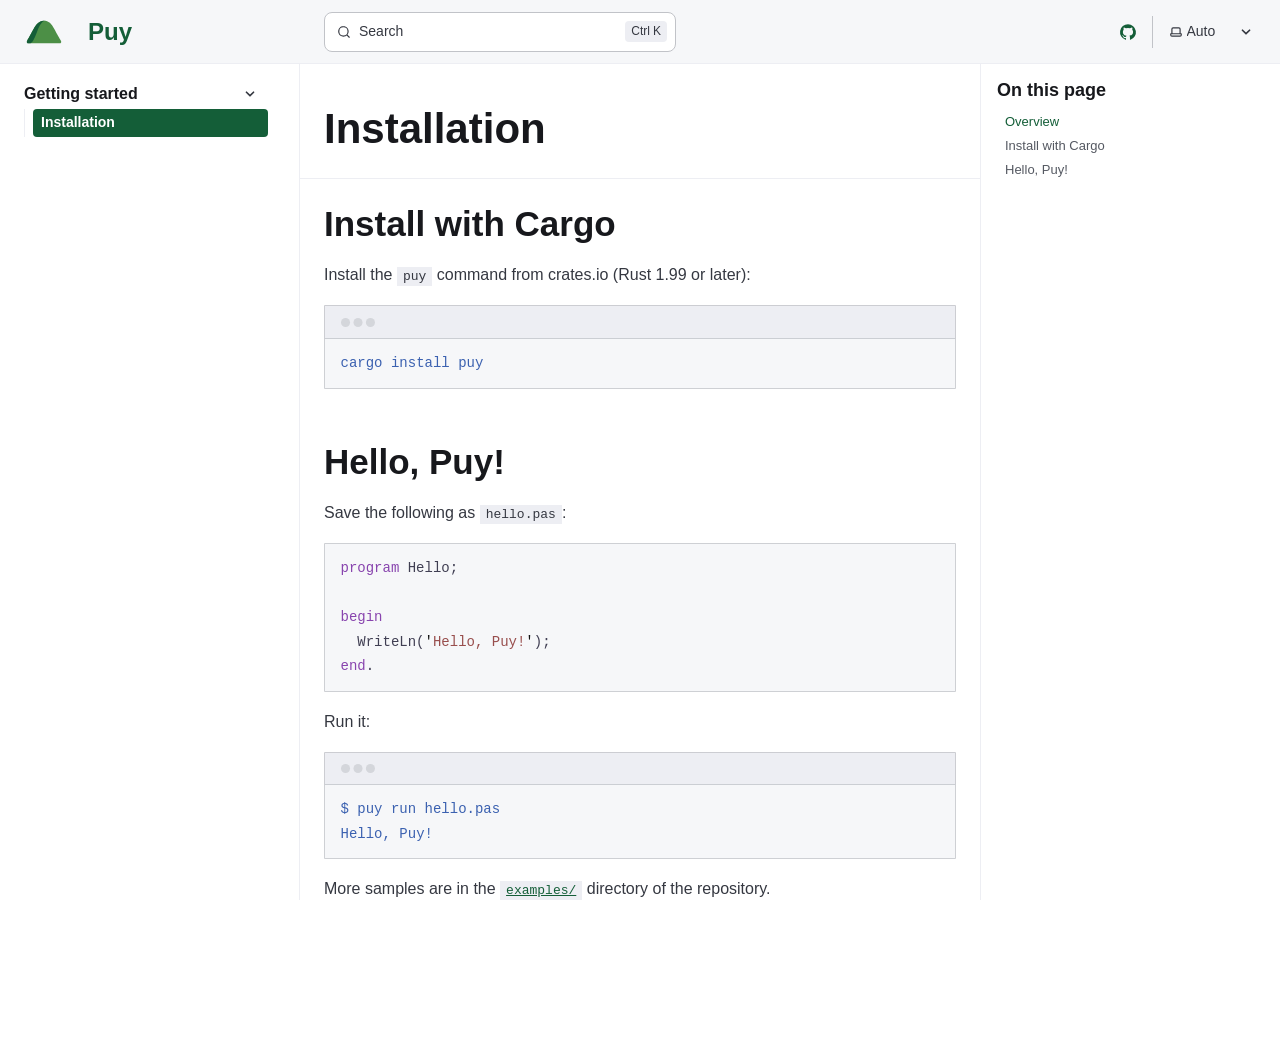
==== commit b379fa72: "Update site" ====
--- a/getting-started/installation/index.html
+++ b/getting-started/installation/index.html
@@ -7,7 +7,7 @@
 			(window.matchMedia('(prefers-color-scheme: light)').matches ? 'light' : 'dark');
 		document.documentElement.dataset.theme = theme === 'light' ? 'light' : 'dark';
 	})();
-</script><link rel="stylesheet" href="/_astro/print.C9eyqPGL.css" media="print"><link rel="stylesheet" href="/_astro/common.D94KL_TM.css"><style>@layer starlight.components.icon{svg[data-astro-cid-hkc32dio]{color:var(--sl-icon-color);font-size:var(--sl-icon-size,1em);width:1em;height:1em;overflow:visible}}
+</script><link rel="stylesheet" href="/_astro/print.C9eyqPGL.css" media="print"><link rel="stylesheet" href="/_astro/common.D9p_Lm1F.css"><style>@layer starlight.components.icon{svg[data-astro-cid-hkc32dio]{color:var(--sl-icon-color);font-size:var(--sl-icon-size,1em);width:1em;height:1em;overflow:visible}}
 </style><script type="module" src="/_astro/page.cNngjUgL.js"></script></head><body data-astro-cid-g5ptsecz><a class="sl-skip-link" href="#_top" data-astro-cid-qb7clj6f>Skip to content</a><div class="page sl-flex" data-astro-cid-yntsjkba><header class="header" data-astro-cid-yntsjkba><div class="header" data-astro-cid-by6fddyj><div class="title-wrapper sl-flex" data-astro-cid-by6fddyj><a href="/" class="site-title sl-flex" data-astro-cid-6rvad3va><img alt src="/_astro/puy-symbol.BpjMEfcw.svg" width="752" height="752" data-astro-cid-6rvad3va><span translate="no" data-astro-cid-6rvad3va>Puy</span></a></div><div class="sl-flex print:hidden" data-astro-cid-by6fddyj><site-search data-translations="{&quot;placeholder&quot;:&quot;Search&quot;}" data-astro-cid-b5kgnn7o="true"><button data-open-modal disabled aria-label="Search" aria-keyshortcuts="Control+K" data-astro-cid-b5kgnn7o><svg data-astro-cid-b5kgnn7o="true" aria-hidden="true" width="16" height="16" viewBox="0 0 24 24" fill="currentColor" style="--sl-icon-size: 1em;" data-astro-cid-hkc32dio><path d="M21.71 20.29 18 16.61A9 9 0 1 0 16.61 18l3.68 3.68a.999.999 0 0 0 1.42 0 1 1 0 0 0 0-1.39ZM11 18a7 7 0 1 1 0-14 7 7 0 0 1 0 14Z"/></svg><span class="sl-hidden md:sl-block" aria-hidden="true" data-astro-cid-b5kgnn7o>Search</span><kbd class="sl-hidden md:sl-flex" style="display: none" data-astro-cid-b5kgnn7o><kbd data-astro-cid-b5kgnn7o>Ctrl</kbd><kbd data-astro-cid-b5kgnn7o>K</kbd></kbd></button><dialog style="padding: 0" aria-label="Search" data-astro-cid-b5kgnn7o><div class="dialog-frame sl-flex" data-astro-cid-b5kgnn7o><button data-close-modal class="sl-flex md:sl-hidden" data-astro-cid-b5kgnn7o>Cancel</button><div class="search-container" data-astro-cid-b5kgnn7o><div id="starlight__search" data-astro-cid-b5kgnn7o></div></div></div></dialog></site-search><script>
 	(() => {
 		const openBtn = document.querySelector('button[data-open-modal]');
--- a/_astro/common.D9p_Lm1F.css
+++ b/_astro/common.D9p_Lm1F.css
@@ -0,0 +1,3 @@
+:root{--sl-color-accent-low:#10301f;--sl-color-accent:#4c8f46;--sl-color-accent-high:#a8d9a0}:root[data-theme=light]{--sl-color-accent-low:#d4e9d0;--sl-color-accent:#145e38;--sl-color-accent-high:#0c3a22}.card{--sl-card-border:var(--sl-color-accent);--sl-card-bg:var(--sl-color-accent-low)}@layer starlight.base{:root,::backdrop{--sl-color-white:#fff;--sl-color-gray-1:#edeef3;--sl-color-gray-2:#c1c3c8;--sl-color-gray-3:#888c96;--sl-color-gray-4:#555962;--sl-color-gray-5:#353841;--sl-color-gray-6:#23262f;--sl-color-black:#17181c;--sl-hue-orange:41;--sl-color-orange-low:hsl(var(--sl-hue-orange), 39%, 22%);--sl-color-orange:hsl(var(--sl-hue-orange), 82%, 63%);--sl-color-orange-high:hsl(var(--sl-hue-orange), 82%, 87%);--sl-hue-green:101;--sl-color-green-low:hsl(var(--sl-hue-green), 39%, 22%);--sl-color-green:hsl(var(--sl-hue-green), 82%, 63%);--sl-color-green-high:hsl(var(--sl-hue-green), 82%, 80%);--sl-hue-blue:234;--sl-color-blue-low:hsl(var(--sl-hue-blue), 54%, 20%);--sl-color-blue:hsl(var(--sl-hue-blue), 100%, 60%);--sl-color-blue-high:hsl(var(--sl-hue-blue), 100%, 87%);--sl-hue-purple:281;--sl-color-purple-low:hsl(var(--sl-hue-purple), 39%, 22%);--sl-color-purple:hsl(var(--sl-hue-purple), 82%, 63%);--sl-color-purple-high:hsl(var(--sl-hue-purple), 82%, 89%);--sl-hue-red:339;--sl-color-red-low:hsl(var(--sl-hue-red), 39%, 22%);--sl-color-red:hsl(var(--sl-hue-red), 82%, 63%);--sl-color-red-high:hsl(var(--sl-hue-red), 82%, 87%);--sl-color-accent-low:#17264f;--sl-color-accent:#3369ff;--sl-color-accent-high:#b3c7ff;--sl-color-text:var(--sl-color-gray-2);--sl-color-text-accent:var(--sl-color-accent-high);--sl-color-text-invert:var(--sl-color-accent-low);--sl-color-bg:var(--sl-color-black);--sl-color-bg-nav:var(--sl-color-gray-6);--sl-color-bg-sidebar:var(--sl-color-gray-6);--sl-color-bg-inline-code:var(--sl-color-gray-5);--sl-color-bg-accent:var(--sl-color-accent-high);--sl-color-hairline-light:var(--sl-color-gray-5);--sl-color-hairline:var(--sl-color-gray-6);--sl-color-hairline-shade:var(--sl-color-black);--sl-color-backdrop-overlay:#16181da8;--sl-shadow-sm:0px 1px 1px #0000001f, 0px 2px 1px #0000003d;--sl-shadow-md:0px 8px 4px #00000014, 0px 5px 2px #00000014, 0px 3px 2px #0000001f, 0px 1px 1px #00000026;--sl-shadow-lg:0px 25px 7px #00000008, 0px 16px 6px #0000001a, 0px 9px 5px #16181d54, 0px 4px 4px #000000bf, 0px 4px 2px #00000040;--sl-text-2xs:.75rem;--sl-text-xs:.8125rem;--sl-text-sm:.875rem;--sl-text-base:1rem;--sl-text-lg:1.125rem;--sl-text-xl:1.25rem;--sl-text-2xl:1.5rem;--sl-text-3xl:1.8125rem;--sl-text-4xl:2.1875rem;--sl-text-5xl:2.625rem;--sl-text-6xl:4rem;--sl-text-body:var(--sl-text-base);--sl-text-body-sm:var(--sl-text-xs);--sl-text-code:var(--sl-text-sm);--sl-text-code-sm:var(--sl-text-xs);--sl-text-h1:var(--sl-text-4xl);--sl-text-h2:var(--sl-text-3xl);--sl-text-h3:var(--sl-text-2xl);--sl-text-h4:var(--sl-text-xl);--sl-text-h5:var(--sl-text-lg);--sl-line-height:1.75;--sl-line-height-headings:1.2;--sl-font-system:-apple-system, BlinkMacSystemFont, "Segoe UI", Roboto, "Helvetica Neue", "Noto Sans", Arial, sans-serif, "Apple Color Emoji", "Segoe UI Emoji", "Segoe UI Symbol", "Noto Color Emoji";--sl-font-system-mono:ui-monospace, SFMono-Regular, Menlo, Monaco, Consolas, "Liberation Mono", "Courier New", monospace;--__sl-font:var(--sl-font,var(--sl-font-system)), var(--sl-font-system);--__sl-font-mono:var(--sl-font-mono,var(--sl-font-system-mono)), var(--sl-font-system-mono);--sl-nav-height:3.5rem;--sl-nav-pad-x:1rem;--sl-nav-pad-y:.75rem;--sl-mobile-toc-height:3rem;--sl-sidebar-width:18.75rem;--sl-sidebar-pad-x:1rem;--sl-content-width:45rem;--sl-content-pad-x:1rem;--sl-content-gap-y:1rem;--sl-main-pad:0 0 3vh 0;--sl-menu-button-size:2rem;--sl-nav-gap:var(--sl-content-pad-x);--sl-outline-offset-inside:-.1875rem;--sl-z-index-toc:4;--sl-z-index-menu:5;--sl-z-index-navbar:10;--sl-z-index-skiplink:20}:root[data-theme=light],[data-theme=light] ::backdrop{--sl-color-white:#17181c;--sl-color-gray-1:#23262f;--sl-color-gray-2:#353841;--sl-color-gray-3:#555962;--sl-color-gray-4:#888c96;--sl-color-gray-5:#c1c3c8;--sl-color-gray-6:#edeef3;--sl-color-gray-7:#f6f7f9;--sl-color-black:#fff;--sl-color-orange-high:hsl(var(--sl-hue-orange), 80%, 25%);--sl-color-orange:hsl(var(--sl-hue-orange), 90%, 60%);--sl-color-orange-low:hsl(var(--sl-hue-orange), 90%, 88%);--sl-color-green-high:hsl(var(--sl-hue-green), 80%, 22%);--sl-color-green:hsl(var(--sl-hue-green), 90%, 46%);--sl-color-green-low:hsl(var(--sl-hue-green), 85%, 90%);--sl-color-blue-high:hsl(var(--sl-hue-blue), 80%, 30%);--sl-color-blue:hsl(var(--sl-hue-blue), 90%, 60%);--sl-color-blue-low:hsl(var(--sl-hue-blue), 88%, 90%);--sl-color-purple-high:hsl(var(--sl-hue-purple), 90%, 30%);--sl-color-purple:hsl(var(--sl-hue-purple), 90%, 60%);--sl-color-purple-low:hsl(var(--sl-hue-purple), 80%, 90%);--sl-color-red-high:hsl(var(--sl-hue-red), 80%, 30%);--sl-color-red:hsl(var(--sl-hue-red), 90%, 60%);--sl-color-red-low:hsl(var(--sl-hue-red), 80%, 90%);--sl-color-accent-high:#0f1c8a;--sl-color-accent:#3d50f5;--sl-color-accent-low:#cfd4fc;--sl-color-text-accent:var(--sl-color-accent);--sl-color-text-invert:var(--sl-color-black);--sl-color-bg-nav:var(--sl-color-gray-7);--sl-color-bg-sidebar:var(--sl-color-bg);--sl-color-bg-inline-code:var(--sl-color-gray-6);--sl-color-bg-accent:var(--sl-color-accent);--sl-color-hairline-light:var(--sl-color-gray-6);--sl-color-hairline-shade:var(--sl-color-gray-6);--sl-color-backdrop-overlay:#545864a8;--sl-shadow-sm:0px 1px 1px #0000000f, 0px 2px 1px #0000000f;--sl-shadow-md:0px 8px 4px #00000008, 0px 5px 2px #00000008, 0px 3px 2px #0000000f, 0px 1px 1px #0000000f;--sl-shadow-lg:0px 25px 7px #00000003, 0px 16px 6px #00000008, 0px 9px 5px #16181d14, 0px 4px 4px #00000029, 0px 4px 2px #0000000a}@media (width>=50em){:root{--sl-nav-height:4rem;--sl-nav-pad-x:1.5rem;--sl-text-h1:var(--sl-text-5xl);--sl-text-h2:var(--sl-text-4xl);--sl-text-h3:var(--sl-text-3xl);--sl-text-h4:var(--sl-text-2xl)}}@media (width>=72rem){:root{--sl-content-pad-x:1.5rem;--sl-mobile-toc-height:0rem}}}@layer starlight.reset{*,:before,:after{box-sizing:border-box}*{margin:0}html{color-scheme:dark;accent-color:var(--sl-color-accent);-webkit-text-size-adjust:100%;text-size-adjust:100%}html[data-theme=light]{color-scheme:light}body{font-family:var(--__sl-font);line-height:var(--sl-line-height);-webkit-font-smoothing:antialiased;color:var(--sl-color-text);background-color:var(--sl-color-bg)}[lang]:where(:lang(zh),:lang(ja)){text-autospace:normal}[lang]:where(:not(:lang(zh),:lang(ja))){text-autospace:initial}pre,code,samp,kbd{text-autospace:no-autospace}input,button,textarea,select{font:inherit}p,h1,h2,h3,h4,h5,h6,code{overflow-wrap:break-word}code{font-family:var(--__sl-font-mono)}}@layer starlight.core{.sl-banner[data-astro-cid-ofbg3qve]{--__sl-banner-text:var(--sl-color-banner-text,var(--sl-color-text-invert));padding:var(--sl-nav-pad-y) var(--sl-nav-pad-x);background-color:var(--sl-color-banner-bg,var(--sl-color-bg-accent));color:var(--__sl-banner-text);line-height:var(--sl-line-height-headings);text-align:center;text-wrap:balance;box-shadow:var(--sl-shadow-sm)}.sl-banner[data-astro-cid-ofbg3qve] a{color:var(--__sl-banner-text)}.content-panel[data-astro-cid-a7po4psb]{padding:1.5rem var(--sl-content-pad-x)}.content-panel[data-astro-cid-a7po4psb]+.content-panel[data-astro-cid-a7po4psb]{border-top:1px solid var(--sl-color-hairline)}.sl-container[data-astro-cid-a7po4psb]{max-width:var(--sl-content-width)}.sl-container[data-astro-cid-a7po4psb]>*+*{margin-top:1.5rem}@media (width>=72rem){.sl-container[data-astro-cid-a7po4psb]{margin-inline:var(--sl-content-margin-inline,auto)}}p[data-astro-cid-gsljcgkv]{border:1px solid var(--sl-color-orange);background-color:var(--sl-color-orange-low);color:var(--sl-color-orange-high);width:max-content;max-width:100%;font-size:var(--sl-text-body-sm);line-height:var(--sl-line-height-headings);text-align:start;align-items:center;gap:.75em;padding:.75em 1em}a[data-astro-cid-qlekgd3o]{color:var(--sl-color-gray-3);align-items:center;gap:.5rem;text-decoration:none}a[data-astro-cid-qlekgd3o]:hover{color:var(--sl-color-white)}.pagination-links[data-astro-cid-b5raizh3]{grid-template-columns:repeat(auto-fit,minmax(min(18rem,100%),1fr));gap:1rem;display:grid}a[data-astro-cid-b5raizh3]{border:1px solid var(--sl-color-gray-5);width:100%;color:var(--sl-color-gray-2);box-shadow:var(--sl-shadow-md);overflow-wrap:anywhere;border-radius:.5rem;flex-grow:1;flex-basis:calc(50% - .5rem);justify-content:flex-start;align-items:center;gap:.5rem;padding:1rem;text-decoration:none;display:flex}[data-astro-cid-b5raizh3][rel=next]{text-align:end;flex-direction:row-reverse;justify-content:end}a[data-astro-cid-b5raizh3]:hover{border-color:var(--sl-color-gray-2)}.link-title[data-astro-cid-b5raizh3]{color:var(--sl-color-white);font-size:var(--sl-text-2xl);line-height:var(--sl-line-height-headings)}svg[data-astro-cid-b5raizh3]{flex-shrink:0}footer[data-astro-cid-ddtxxk7k]{flex-direction:column;gap:1.5rem}.meta[data-astro-cid-ddtxxk7k]{font-size:var(--sl-text-sm);color:var(--sl-color-gray-3);flex-wrap:wrap;justify-content:space-between;gap:.75rem 3rem;margin-top:3rem}.meta[data-astro-cid-ddtxxk7k]>p:only-child{margin-inline-start:auto}.kudos[data-astro-cid-ddtxxk7k]{font-size:var(--sl-text-xs);color:var(--sl-color-gray-3);align-items:center;gap:.5em;margin:1.5rem auto;text-decoration:none}.kudos[data-astro-cid-ddtxxk7k]:hover{color:var(--sl-color-white)}label[data-astro-cid-2z5xp7gb]{--sl-label-icon-size:.875rem;--sl-caret-size:1.25rem;--sl-inline-padding:.5rem;color:var(--sl-color-gray-2);align-items:center;gap:.25rem;display:flex;position:relative}label[data-astro-cid-2z5xp7gb]:hover{color:var(--sl-color-white)}.icon[data-astro-cid-2z5xp7gb]{pointer-events:none;display:flex;position:absolute}select[data-astro-cid-2z5xp7gb]{padding-block:.625rem;padding-inline:calc(var(--sl-label-icon-size) + var(--sl-inline-padding) + .25rem) calc(var(--sl-caret-size) + var(--sl-inline-padding) + .25rem);margin-inline:calc(var(--sl-inline-padding) * -1);width:calc(var(--sl-select-width) + var(--sl-inline-padding) * 2);text-overflow:ellipsis;color:inherit;cursor:pointer;appearance:none;background-color:#0000;border:0}option[data-astro-cid-2z5xp7gb]{background-color:var(--sl-color-bg-nav);color:var(--sl-color-gray-1)}@media (width>=50rem){select[data-astro-cid-2z5xp7gb]{font-size:var(--sl-text-sm)}}site-search[data-astro-cid-b5kgnn7o]{display:contents}button[data-astro-cid-b5kgnn7o][data-open-modal]{color:var(--sl-color-gray-1);cursor:pointer;height:2.5rem;font-size:var(--sl-text-xl);background-color:#0000;border:0;align-items:center;gap:.5rem;display:flex}@media (width>=50rem){button[data-astro-cid-b5kgnn7o][data-open-modal]{border:1px solid var(--sl-color-gray-5);background-color:var(--sl-color-black);color:var(--sl-color-gray-2);font-size:var(--sl-text-sm);border-radius:.5rem;width:100%;max-width:22rem;padding-inline:.75rem .5rem}button[data-astro-cid-b5kgnn7o][data-open-modal]:hover{border-color:var(--sl-color-gray-2);color:var(--sl-color-white)}button[data-astro-cid-b5kgnn7o][data-open-modal]>[data-astro-cid-b5kgnn7o]:last-child{margin-inline-start:auto}}button[data-astro-cid-b5kgnn7o]>kbd[data-astro-cid-b5kgnn7o]{font-size:var(--sl-text-2xs);background-color:var(--sl-color-gray-6);border-radius:.25rem;gap:.25em;padding-inline:.375rem}kbd[data-astro-cid-b5kgnn7o]{font-family:var(--__sl-font)}dialog[data-astro-cid-b5kgnn7o]{background-color:var(--sl-color-gray-6);border:1px solid var(--sl-color-gray-5);width:100%;max-width:100%;height:100%;max-height:100%;box-shadow:var(--sl-shadow-lg);margin:0}dialog[data-astro-cid-b5kgnn7o][open]{display:flex}dialog[data-astro-cid-b5kgnn7o]::backdrop{background-color:var(--sl-color-backdrop-overlay);backdrop-filter:blur(.25rem)}.dialog-frame[data-astro-cid-b5kgnn7o]{flex-direction:column;flex-grow:1;gap:1rem;padding:1rem;position:relative;overflow:auto}button[data-astro-cid-b5kgnn7o][data-close-modal]{z-index:1;height:calc(64px * var(--pagefind-ui-scale));cursor:pointer;color:var(--sl-color-text-accent);background:0 0;border:0;align-self:flex-end;align-items:center;padding:.25rem;position:absolute}#starlight__search[data-astro-cid-b5kgnn7o]{--pagefind-ui-primary:var(--sl-color-text);--pagefind-ui-text:var(--sl-color-gray-2);--pagefind-ui-font:var(--__sl-font);--pagefind-ui-background:var(--sl-color-black);--pagefind-ui-border:var(--sl-color-gray-5);--pagefind-ui-border-width:1px;--pagefind-ui-tag:var(--sl-color-gray-5);--sl-search-cancel-space:5rem}:root[data-theme=light] #starlight__search[data-astro-cid-b5kgnn7o]{--pagefind-ui-tag:var(--sl-color-gray-6)}@media (width>=50rem){#starlight__search[data-astro-cid-b5kgnn7o]{--sl-search-cancel-space:0px}dialog[data-astro-cid-b5kgnn7o]{border-radius:.5rem;width:90%;max-width:40rem;height:max-content;min-height:15rem;max-height:calc(100% - 8rem);margin:4rem auto auto}.dialog-frame[data-astro-cid-b5kgnn7o]{padding:1.5rem}}.pagefind-ui__result.svelte-j9e30.svelte-j9e30{align-items:flex-start;gap:min(calc(40px * var(--pagefind-ui-scale)), 3%);padding:calc(30px * var(--pagefind-ui-scale)) 0 calc(40px * var(--pagefind-ui-scale));border-top:solid var(--pagefind-ui-border-width) var(--pagefind-ui-border);list-style-type:none;display:flex}.pagefind-ui__result.svelte-j9e30.svelte-j9e30:last-of-type{border-bottom:solid var(--pagefind-ui-border-width) var(--pagefind-ui-border)}.pagefind-ui__result-thumb.svelte-j9e30.svelte-j9e30{width:min(30%, calc((30% - (100px * var(--pagefind-ui-scale))) * 100000));max-width:calc(120px * var(--pagefind-ui-scale));margin-top:calc(10px * var(--pagefind-ui-scale));aspect-ratio:var(--pagefind-ui-image-box-ratio);position:relative}.pagefind-ui__result-image.svelte-j9e30.svelte-j9e30{border-radius:var(--pagefind-ui-image-border-radius);width:auto;max-width:100%;height:auto;max-height:100%;font-size:0;display:block;position:absolute;left:50%;transform:translate(-50%)}.pagefind-ui__result-inner.svelte-j9e30.svelte-j9e30{margin-top:calc(10px * var(--pagefind-ui-scale));flex-direction:column;flex:1;align-items:flex-start;display:flex}.pagefind-ui__result-title.svelte-j9e30.svelte-j9e30{font-weight:700;font-size:calc(21px * var(--pagefind-ui-scale));margin-top:0;margin-bottom:0;display:inline-block}.pagefind-ui__result-title.svelte-j9e30 .pagefind-ui__result-link.svelte-j9e30{color:var(--pagefind-ui-text);text-decoration:none}.pagefind-ui__result-title.svelte-j9e30 .pagefind-ui__result-link.svelte-j9e30:hover{text-decoration:underline}.pagefind-ui__result-excerpt.svelte-j9e30.svelte-j9e30{font-weight:400;font-size:calc(16px * var(--pagefind-ui-scale));margin-top:calc(4px * var(--pagefind-ui-scale));min-width:calc(250px * var(--pagefind-ui-scale));margin-bottom:0;display:inline-block}.pagefind-ui__loading.svelte-j9e30.svelte-j9e30{color:var(--pagefind-ui-text);background-color:var(--pagefind-ui-text);border-radius:var(--pagefind-ui-border-radius);opacity:.1;pointer-events:none}.pagefind-ui__result-tags.svelte-j9e30.svelte-j9e30{gap:calc(20px * var(--pagefind-ui-scale));margin-top:calc(20px * var(--pagefind-ui-scale));flex-wrap:wrap;padding:0;list-style-type:none;display:flex}.pagefind-ui__result-tag.svelte-j9e30.svelte-j9e30{padding:calc(4px * var(--pagefind-ui-scale)) calc(8px * var(--pagefind-ui-scale));font-size:calc(14px * var(--pagefind-ui-scale));border-radius:var(--pagefind-ui-border-radius);background-color:var(--pagefind-ui-tag)}.pagefind-ui__result.svelte-4xnkmf.svelte-4xnkmf{align-items:flex-start;gap:min(calc(40px * var(--pagefind-ui-scale)), 3%);padding:calc(30px * var(--pagefind-ui-scale)) 0 calc(40px * var(--pagefind-ui-scale));border-top:solid var(--pagefind-ui-border-width) var(--pagefind-ui-border);list-style-type:none;display:flex}.pagefind-ui__result.svelte-4xnkmf.svelte-4xnkmf:last-of-type{border-bottom:solid var(--pagefind-ui-border-width) var(--pagefind-ui-border)}.pagefind-ui__result-nested.svelte-4xnkmf.svelte-4xnkmf{padding-left:calc(20px * var(--pagefind-ui-scale));flex-direction:column;display:flex}.pagefind-ui__result-nested.svelte-4xnkmf.svelte-4xnkmf:first-of-type{padding-top:calc(10px * var(--pagefind-ui-scale))}.pagefind-ui__result-nested.svelte-4xnkmf .pagefind-ui__result-link.svelte-4xnkmf{font-size:.9em;position:relative}.pagefind-ui__result-nested.svelte-4xnkmf .pagefind-ui__result-link.svelte-4xnkmf:before{content:"⤷ ";position:absolute;top:0;right:calc(100% + .1em)}.pagefind-ui__result-thumb.svelte-4xnkmf.svelte-4xnkmf{width:min(30%, calc((30% - (100px * var(--pagefind-ui-scale))) * 100000));max-width:calc(120px * var(--pagefind-ui-scale));margin-top:calc(10px * var(--pagefind-ui-scale));aspect-ratio:var(--pagefind-ui-image-box-ratio);position:relative}.pagefind-ui__result-image.svelte-4xnkmf.svelte-4xnkmf{border-radius:var(--pagefind-ui-image-border-radius);width:auto;max-width:100%;height:auto;max-height:100%;font-size:0;display:block;position:absolute;left:50%;transform:translate(-50%)}.pagefind-ui__result-inner.svelte-4xnkmf.svelte-4xnkmf{margin-top:calc(10px * var(--pagefind-ui-scale));flex-direction:column;flex:1;align-items:flex-start;display:flex}.pagefind-ui__result-title.svelte-4xnkmf.svelte-4xnkmf{font-weight:700;font-size:calc(21px * var(--pagefind-ui-scale));margin-top:0;margin-bottom:0;display:inline-block}.pagefind-ui__result-title.svelte-4xnkmf .pagefind-ui__result-link.svelte-4xnkmf{color:var(--pagefind-ui-text);text-decoration:none}.pagefind-ui__result-title.svelte-4xnkmf .pagefind-ui__result-link.svelte-4xnkmf:hover{text-decoration:underline}.pagefind-ui__result-excerpt.svelte-4xnkmf.svelte-4xnkmf{font-weight:400;font-size:calc(16px * var(--pagefind-ui-scale));margin-top:calc(4px * var(--pagefind-ui-scale));min-width:calc(250px * var(--pagefind-ui-scale));margin-bottom:0;display:inline-block}.pagefind-ui__loading.svelte-4xnkmf.svelte-4xnkmf{color:var(--pagefind-ui-text);background-color:var(--pagefind-ui-text);border-radius:var(--pagefind-ui-border-radius);opacity:.1;pointer-events:none}.pagefind-ui__result-tags.svelte-4xnkmf.svelte-4xnkmf{gap:calc(20px * var(--pagefind-ui-scale));margin-top:calc(20px * var(--pagefind-ui-scale));flex-wrap:wrap;padding:0;list-style-type:none;display:flex}.pagefind-ui__result-tag.svelte-4xnkmf.svelte-4xnkmf{padding:calc(4px * var(--pagefind-ui-scale)) calc(8px * var(--pagefind-ui-scale));font-size:calc(14px * var(--pagefind-ui-scale));border-radius:var(--pagefind-ui-border-radius);background-color:var(--pagefind-ui-tag)}legend.svelte-1v2r7ls.svelte-1v2r7ls{clip:rect(0 0 0 0);position:absolute}.pagefind-ui__filter-panel.svelte-1v2r7ls.svelte-1v2r7ls{min-width:min(calc(260px * var(--pagefind-ui-scale)), 100%);margin-top:calc(20px * var(--pagefind-ui-scale));flex-direction:column;flex:1;display:flex}.pagefind-ui__filter-group.svelte-1v2r7ls.svelte-1v2r7ls{border:0;padding:0}.pagefind-ui__filter-block.svelte-1v2r7ls.svelte-1v2r7ls{border-bottom:solid calc(2px * var(--pagefind-ui-scale)) var(--pagefind-ui-border);padding:0;padding:calc(20px * var(--pagefind-ui-scale)) 0;display:block}.pagefind-ui__filter-name.svelte-1v2r7ls.svelte-1v2r7ls{font-size:calc(16px * var(--pagefind-ui-scale));cursor:pointer;height:calc(24px * var(--pagefind-ui-scale));align-items:center;font-weight:700;list-style:none;display:flex;position:relative}.pagefind-ui__filter-name.svelte-1v2r7ls.svelte-1v2r7ls::-webkit-details-marker{display:none}.pagefind-ui__filter-name.svelte-1v2r7ls.svelte-1v2r7ls:after{content:"";right:calc(6px * var(--pagefind-ui-scale));width:calc(8px * var(--pagefind-ui-scale));height:calc(8px * var(--pagefind-ui-scale));border:solid calc(2px * var(--pagefind-ui-scale)) currentColor;border-top:0;border-right:0;position:absolute;top:50%;transform:translateY(-70%)rotate(-45deg)}.pagefind-ui__filter-block[open].svelte-1v2r7ls .pagefind-ui__filter-name.svelte-1v2r7ls:after{transform:translateY(-70%)rotate(-225deg)}.pagefind-ui__filter-group.svelte-1v2r7ls.svelte-1v2r7ls{gap:calc(20px * var(--pagefind-ui-scale));padding-top:calc(30px * var(--pagefind-ui-scale));flex-direction:column;display:flex}.pagefind-ui__filter-value.svelte-1v2r7ls.svelte-1v2r7ls{align-items:center;gap:calc(8px * var(--pagefind-ui-scale));display:flex;position:relative}.pagefind-ui__filter-value.svelte-1v2r7ls.svelte-1v2r7ls:before{content:"";top:50%;left:calc(8px * var(--pagefind-ui-scale));opacity:0;width:0;height:0;transform:translate(calc(4.5px * var(--pagefind-ui-scale) * -1), calc(.8px * var(--pagefind-ui-scale))) skewX(-5deg) rotateZ(-45deg);transform-origin:0 0;pointer-events:none;border-top:0;border-bottom:1px solid #fff;border-left:1px solid #fff;border-right:0;position:absolute}.pagefind-ui__filter-value.pagefind-ui__filter-value--checked.svelte-1v2r7ls.svelte-1v2r7ls:before{opacity:1;width:calc(9px * var(--pagefind-ui-scale));height:calc(4px * var(--pagefind-ui-scale));transition:width .1s ease-out .1s,height .1s ease-in}.pagefind-ui__filter-checkbox.svelte-1v2r7ls.svelte-1v2r7ls{width:calc(16px * var(--pagefind-ui-scale));height:calc(16px * var(--pagefind-ui-scale));border:solid 1px var(--pagefind-ui-border);-webkit-appearance:none;appearance:none;border-radius:calc(var(--pagefind-ui-border-radius) / 2);background-color:var(--pagefind-ui-background);cursor:pointer;margin:0}.pagefind-ui__filter-checkbox.svelte-1v2r7ls.svelte-1v2r7ls:checked{background-color:var(--pagefind-ui-primary);border:solid 1px var(--pagefind-ui-primary)}.pagefind-ui__filter-label.svelte-1v2r7ls.svelte-1v2r7ls{cursor:pointer;font-size:calc(16px * var(--pagefind-ui-scale));font-weight:400}.pagefind-ui--reset :where(:not(html,iframe,canvas,img,svg,video):not(svg *,symbol *)){all:unset;display:revert;outline:revert}.pagefind-ui--reset *,.pagefind-ui--reset :before,.pagefind-ui--reset :after{box-sizing:border-box}.pagefind-ui--reset a,.pagefind-ui--reset button{cursor:revert}.pagefind-ui--reset ol,.pagefind-ui--reset ul,.pagefind-ui--reset menu{list-style:none}.pagefind-ui--reset img{max-width:100%}.pagefind-ui--reset table{border-collapse:collapse}.pagefind-ui--reset input,.pagefind-ui--reset textarea{-webkit-user-select:auto}.pagefind-ui--reset textarea{white-space:revert}.pagefind-ui--reset meter{-webkit-appearance:revert;appearance:revert}.pagefind-ui--reset ::placeholder{color:unset}.pagefind-ui--reset :where([hidden]){display:none}.pagefind-ui--reset :where([contenteditable]:not([contenteditable=false])){-moz-user-modify:read-write;-webkit-user-modify:read-write;overflow-wrap:break-word;-webkit-line-break:after-white-space;-webkit-user-select:auto}.pagefind-ui--reset :where([draggable=true]){-webkit-user-drag:element}.pagefind-ui--reset mark{all:revert}:root{--pagefind-ui-scale:.8;--pagefind-ui-primary:#393939;--pagefind-ui-text:#393939;--pagefind-ui-background:#fff;--pagefind-ui-border:#eee;--pagefind-ui-tag:#eee;--pagefind-ui-border-width:2px;--pagefind-ui-border-radius:8px;--pagefind-ui-image-border-radius:8px;--pagefind-ui-image-box-ratio:3 / 2;--pagefind-ui-font:system, -apple-system, "BlinkMacSystemFont", ".SFNSText-Regular", "San Francisco", "Roboto", "Segoe UI", "Helvetica Neue", "Lucida Grande", "Ubuntu", "arial", sans-serif}.pagefind-ui.svelte-e9gkc3{width:100%;color:var(--pagefind-ui-text);font-family:var(--pagefind-ui-font)}.pagefind-ui__hidden.svelte-e9gkc3{display:none!important}.pagefind-ui__suppressed.svelte-e9gkc3{opacity:0;pointer-events:none}.pagefind-ui__form.svelte-e9gkc3{position:relative}.pagefind-ui__form.svelte-e9gkc3:before{background-color:var(--pagefind-ui-text);width:calc(18px * var(--pagefind-ui-scale));height:calc(18px * var(--pagefind-ui-scale));top:calc(23px * var(--pagefind-ui-scale));left:calc(20px * var(--pagefind-ui-scale));content:"";opacity:.7;z-index:9;pointer-events:none;display:block;position:absolute;-webkit-mask-image:url("data:image/svg+xml,%3Csvg width='18' height='18' viewBox='0 0 18 18' fill='none' xmlns='http://www.w3.org/2000/svg'%3E%3Cpath d='M12.7549 11.255H11.9649L11.6849 10.985C12.6649 9.845 13.2549 8.365 13.2549 6.755C13.2549 3.165 10.3449 0.255005 6.75488 0.255005C3.16488 0.255005 0.254883 3.165 0.254883 6.755C0.254883 10.345 3.16488 13.255 6.75488 13.255C8.36488 13.255 9.84488 12.665 10.9849 11.685L11.2549 11.965V12.755L16.2549 17.745L17.7449 16.255L12.7549 11.255ZM6.75488 11.255C4.26488 11.255 2.25488 9.245 2.25488 6.755C2.25488 4.26501 4.26488 2.255 6.75488 2.255C9.24488 2.255 11.2549 4.26501 11.2549 6.755C11.2549 9.245 9.24488 11.255 6.75488 11.255Z' fill='%23000000'/%3E%3C/svg%3E%0A");mask-image:url("data:image/svg+xml,%3Csvg width='18' height='18' viewBox='0 0 18 18' fill='none' xmlns='http://www.w3.org/2000/svg'%3E%3Cpath d='M12.7549 11.255H11.9649L11.6849 10.985C12.6649 9.845 13.2549 8.365 13.2549 6.755C13.2549 3.165 10.3449 0.255005 6.75488 0.255005C3.16488 0.255005 0.254883 3.165 0.254883 6.755C0.254883 10.345 3.16488 13.255 6.75488 13.255C8.36488 13.255 9.84488 12.665 10.9849 11.685L11.2549 11.965V12.755L16.2549 17.745L17.7449 16.255L12.7549 11.255ZM6.75488 11.255C4.26488 11.255 2.25488 9.245 2.25488 6.755C2.25488 4.26501 4.26488 2.255 6.75488 2.255C9.24488 2.255 11.2549 4.26501 11.2549 6.755C11.2549 9.245 9.24488 11.255 6.75488 11.255Z' fill='%23000000'/%3E%3C/svg%3E%0A");-webkit-mask-size:100%;mask-size:100%}.pagefind-ui__search-input.svelte-e9gkc3{height:calc(64px * var(--pagefind-ui-scale));padding:0 calc(70px * var(--pagefind-ui-scale)) 0 calc(54px * var(--pagefind-ui-scale));background-color:var(--pagefind-ui-background);border:var(--pagefind-ui-border-width) solid var(--pagefind-ui-border);border-radius:var(--pagefind-ui-border-radius);font-size:calc(21px * var(--pagefind-ui-scale));-webkit-appearance:none;appearance:none;box-sizing:border-box;width:100%;font-weight:700;display:flex;position:relative}.pagefind-ui__search-input.svelte-e9gkc3::placeholder{opacity:.2}.pagefind-ui__search-clear.svelte-e9gkc3{top:calc(3px * var(--pagefind-ui-scale));right:calc(3px * var(--pagefind-ui-scale));height:calc(58px * var(--pagefind-ui-scale));padding:0 calc(15px * var(--pagefind-ui-scale)) 0 calc(2px * var(--pagefind-ui-scale));color:var(--pagefind-ui-text);font-size:calc(14px * var(--pagefind-ui-scale));cursor:pointer;background-color:var(--pagefind-ui-background);border-radius:var(--pagefind-ui-border-radius);position:absolute}.pagefind-ui__drawer.svelte-e9gkc3{gap:calc(60px * var(--pagefind-ui-scale));flex-flow:wrap;display:flex}.pagefind-ui__results-area.svelte-e9gkc3{min-width:min(calc(400px * var(--pagefind-ui-scale)), 100%);margin-top:calc(20px * var(--pagefind-ui-scale));flex:1000}.pagefind-ui__results.svelte-e9gkc3{padding:0}.pagefind-ui__message.svelte-e9gkc3{box-sizing:content-box;font-size:calc(16px * var(--pagefind-ui-scale));height:calc(24px * var(--pagefind-ui-scale));padding:calc(20px * var(--pagefind-ui-scale)) 0;align-items:center;margin-top:0;font-weight:700;display:flex}.pagefind-ui__button.svelte-e9gkc3{margin-top:calc(40px * var(--pagefind-ui-scale));border:var(--pagefind-ui-border-width) solid var(--pagefind-ui-border);border-radius:var(--pagefind-ui-border-radius);height:calc(48px * var(--pagefind-ui-scale));padding:0 calc(12px * var(--pagefind-ui-scale));font-size:calc(16px * var(--pagefind-ui-scale));color:var(--pagefind-ui-primary);background:var(--pagefind-ui-background);text-align:center;cursor:pointer;width:100%;font-weight:700}.pagefind-ui__button.svelte-e9gkc3:hover{border-color:var(--pagefind-ui-primary);color:var(--pagefind-ui-primary);background:var(--pagefind-ui-background)}[data-search-modal-open]{overflow:hidden}#starlight__search{--sl-search-result-spacing:calc(1.25rem * var(--pagefind-ui-scale));--sl-search-result-pad-inline-start:calc(3.75rem * var(--pagefind-ui-scale));--sl-search-result-pad-inline-end:calc(1.25rem * var(--pagefind-ui-scale));--sl-search-result-pad-block:calc(.9375rem * var(--pagefind-ui-scale));--sl-search-result-nested-pad-block:calc(.625rem * var(--pagefind-ui-scale));--sl-search-corners:calc(.3125rem * var(--pagefind-ui-scale));--sl-search-page-icon-size:calc(1.875rem * var(--pagefind-ui-scale));--sl-search-page-icon-inline-start:calc((var(--sl-search-result-pad-inline-start) - var(--sl-search-page-icon-size)) / 2);--sl-search-tree-diagram-size:calc(2.5rem * var(--pagefind-ui-scale));--sl-search-tree-diagram-inline-start:calc((var(--sl-search-result-pad-inline-start) - var(--sl-search-tree-diagram-size)) / 2)}#starlight__search .pagefind-ui__form:before{--pagefind-ui-text:var(--sl-color-gray-1);opacity:1}#starlight__search .pagefind-ui__search-input{color:var(--sl-color-white);width:calc(100% - var(--sl-search-cancel-space));font-weight:400}#starlight__search .pagefind-ui__search-input::placeholder{color:var(--sl-color-gray-3);opacity:1}#starlight__search input:focus{--pagefind-ui-border:var(--sl-color-accent)}#starlight__search .pagefind-ui__search-clear{width:calc(60px * var(--pagefind-ui-scale));background-color:#0000;padding:0;inset-inline-end:var(--sl-search-cancel-space);overflow:hidden}#starlight__search .pagefind-ui__search-clear:focus{outline:1px solid var(--sl-color-accent)}#starlight__search .pagefind-ui__search-clear:before{content:"";background-color:var(--sl-color-text-accent);width:100%;height:100%;display:block;-webkit-mask:url("data:image/svg+xml,%3Csvg xmlns='http://www.w3.org/2000/svg' viewBox='0 0 24 24'%3E%3Cpath d='m13.41 12 6.3-6.29a1 1 0 1 0-1.42-1.42L12 10.59l-6.29-6.3a1 1 0 0 0-1.42 1.42l6.3 6.29-6.3 6.29a1 1 0 0 0 .33 1.64 1 1 0 0 0 1.09-.22l6.29-6.3 6.29 6.3a1 1 0 0 0 1.64-.33 1 1 0 0 0-.22-1.09L13.41 12Z'/%3E%3C/svg%3E") 50%/50% no-repeat;mask:url("data:image/svg+xml,%3Csvg xmlns='http://www.w3.org/2000/svg' viewBox='0 0 24 24'%3E%3Cpath d='m13.41 12 6.3-6.29a1 1 0 1 0-1.42-1.42L12 10.59l-6.29-6.3a1 1 0 0 0-1.42 1.42l6.3 6.29-6.3 6.29a1 1 0 0 0 .33 1.64 1 1 0 0 0 1.09-.22l6.29-6.3 6.29 6.3a1 1 0 0 0 1.64-.33 1 1 0 0 0-.22-1.09L13.41 12Z'/%3E%3C/svg%3E") 50%/50% no-repeat}#starlight__search .pagefind-ui__results>*+*{margin-top:var(--sl-search-result-spacing)}#starlight__search .pagefind-ui__result{border:0;padding:0}#starlight__search .pagefind-ui__result-nested{padding:var(--sl-search-result-nested-pad-block) var(--sl-search-result-pad-inline-end);padding-inline-start:var(--sl-search-result-pad-inline-start);position:relative}#starlight__search .pagefind-ui__result-title:not(:where(.pagefind-ui__result-nested *)),#starlight__search .pagefind-ui__result-nested{background-color:var(--sl-color-black);position:relative}#starlight__search .pagefind-ui__result-title:not(:where(.pagefind-ui__result-nested *)):hover,#starlight__search .pagefind-ui__result-title:not(:where(.pagefind-ui__result-nested *)):focus-within,#starlight__search .pagefind-ui__result-nested:hover,#starlight__search .pagefind-ui__result-nested:focus-within{outline:1px solid var(--sl-color-accent-high)}#starlight__search .pagefind-ui__result-title:not(:where(.pagefind-ui__result-nested *)):focus-within,#starlight__search .pagefind-ui__result-nested:focus-within{background-color:var(--sl-color-accent-low)}#starlight__search .pagefind-ui__result-thumb,#starlight__search .pagefind-ui__result-inner{margin-top:0}#starlight__search .pagefind-ui__result-inner>:first-child{border-radius:var(--sl-search-corners) var(--sl-search-corners) 0 0}#starlight__search .pagefind-ui__result-inner>:last-child{border-radius:0 0 var(--sl-search-corners) var(--sl-search-corners)}#starlight__search .pagefind-ui__result-inner>.pagefind-ui__result-title{padding:var(--sl-search-result-pad-block) var(--sl-search-result-pad-inline-end);padding-inline-start:var(--sl-search-result-pad-inline-start)}#starlight__search .pagefind-ui__result-inner>.pagefind-ui__result-title:before{content:"";width:var(--sl-search-page-icon-size);background:var(--sl-color-gray-3);position:absolute;inset-block:0;inset-inline-start:var(--sl-search-page-icon-inline-start);-webkit-mask:url("data:image/svg+xml,%3Csvg xmlns='http://www.w3.org/2000/svg' fill='currentColor' viewBox='0 0 24 24'%3E%3Cpath d='M9 10h1a1 1 0 1 0 0-2H9a1 1 0 0 0 0 2Zm0 2a1 1 0 0 0 0 2h6a1 1 0 0 0 0-2H9Zm11-3V8l-6-6a1 1 0 0 0-1 0H7a3 3 0 0 0-3 3v14a3 3 0 0 0 3 3h10a3 3 0 0 0 3-3V9Zm-6-4 3 3h-2a1 1 0 0 1-1-1V5Zm4 14a1 1 0 0 1-1 1H7a1 1 0 0 1-1-1V5a1 1 0 0 1 1-1h5v3a3 3 0 0 0 3 3h3v9Zm-3-3H9a1 1 0 0 0 0 2h6a1 1 0 0 0 0-2Z'/%3E%3C/svg%3E") 50% no-repeat;mask:url("data:image/svg+xml,%3Csvg xmlns='http://www.w3.org/2000/svg' fill='currentColor' viewBox='0 0 24 24'%3E%3Cpath d='M9 10h1a1 1 0 1 0 0-2H9a1 1 0 0 0 0 2Zm0 2a1 1 0 0 0 0 2h6a1 1 0 0 0 0-2H9Zm11-3V8l-6-6a1 1 0 0 0-1 0H7a3 3 0 0 0-3 3v14a3 3 0 0 0 3 3h10a3 3 0 0 0 3-3V9Zm-6-4 3 3h-2a1 1 0 0 1-1-1V5Zm4 14a1 1 0 0 1-1 1H7a1 1 0 0 1-1-1V5a1 1 0 0 1 1-1h5v3a3 3 0 0 0 3 3h3v9Zm-3-3H9a1 1 0 0 0 0 2h6a1 1 0 0 0 0-2Z'/%3E%3C/svg%3E") 50% no-repeat}#starlight__search .pagefind-ui__result-inner{align-items:stretch;gap:1px}#starlight__search .pagefind-ui__result-link{position:unset;--pagefind-ui-text:var(--sl-color-white);font-weight:600}#starlight__search .pagefind-ui__result-link:hover{text-decoration:none}#starlight__search .pagefind-ui__result-nested .pagefind-ui__result-link:before{content:unset}#starlight__search .pagefind-ui__result-nested:before{content:"";width:var(--sl-search-tree-diagram-size);background:var(--sl-color-gray-4);position:absolute;inset-block:0;inset-inline-start:var(--sl-search-tree-diagram-inline-start);-webkit-mask:url("data:image/svg+xml,%3Csvg xmlns='http://www.w3.org/2000/svg' fill='none' stroke='currentColor' stroke-linecap='round' viewBox='0 0 16 1000' preserveAspectRatio='xMinYMin slice'%3E%3Cpath d='M8 0v1000m6-988H8'/%3E%3C/svg%3E") 0 0/100% no-repeat;mask:url("data:image/svg+xml,%3Csvg xmlns='http://www.w3.org/2000/svg' fill='none' stroke='currentColor' stroke-linecap='round' viewBox='0 0 16 1000' preserveAspectRatio='xMinYMin slice'%3E%3Cpath d='M8 0v1000m6-988H8'/%3E%3C/svg%3E") 0 0/100% no-repeat}#starlight__search .pagefind-ui__result-nested:last-of-type:before{-webkit-mask-image:url("data:image/svg+xml,%3Csvg xmlns='http://www.w3.org/2000/svg' fill='none' stroke='currentColor' stroke-linecap='round' stroke-linejoin='round' viewBox='0 0 16 16'%3E%3Cpath d='M8 0v12m6 0H8'/%3E%3C/svg%3E");mask-image:url("data:image/svg+xml,%3Csvg xmlns='http://www.w3.org/2000/svg' fill='none' stroke='currentColor' stroke-linecap='round' stroke-linejoin='round' viewBox='0 0 16 16'%3E%3Cpath d='M8 0v12m6 0H8'/%3E%3C/svg%3E")}[dir=rtl] .pagefind-ui__result-title:before,[dir=rtl] .pagefind-ui__result-nested:before{transform:matrix(-1,0,0,1,0,0)}#starlight__search .pagefind-ui__result-link:after{content:"";position:absolute;inset:0}#starlight__search .pagefind-ui__result-excerpt{font-size:calc(1rem * var(--pagefind-ui-scale));overflow-wrap:anywhere}#starlight__search mark{color:var(--sl-color-gray-2);background-color:#0000;font-weight:600}#starlight__search .pagefind-ui__filter-value:before{border-color:var(--sl-color-text-invert)}#starlight__search .pagefind-ui__result-tags{background-color:var(--sl-color-black);padding:var(--sl-search-result-nested-pad-block) var(--sl-search-result-pad-inline-end);margin-top:0}.site-title[data-astro-cid-6rvad3va]{align-items:center;gap:var(--sl-nav-gap);font-size:var(--sl-text-h4);color:var(--sl-color-text-accent);white-space:nowrap;min-width:0;font-weight:600;text-decoration:none}span[data-astro-cid-6rvad3va]{overflow:hidden}img[data-astro-cid-6rvad3va]{height:calc(var(--sl-nav-height) - 2 * var(--sl-nav-pad-y));object-fit:contain;object-position:0 50%;width:auto;max-width:100%}a[data-astro-cid-n2mnl6yq]{color:var(--sl-color-text-accent);margin:-.5em;padding:.5em}a[data-astro-cid-n2mnl6yq]:hover{color:var(--sl-color-white)}.header[data-astro-cid-by6fddyj]{gap:var(--sl-nav-gap);justify-content:space-between;align-items:center;height:100%;display:flex}.title-wrapper[data-astro-cid-by6fddyj]{min-width:0;margin:-.25rem;padding:.25rem;overflow:clip}.right-group[data-astro-cid-by6fddyj],.social-icons[data-astro-cid-by6fddyj]{align-items:center;gap:1rem}.social-icons[data-astro-cid-by6fddyj]:after{content:"";border-inline-end:1px solid var(--sl-color-gray-5);height:2rem}@media (width>=50rem){:root[data-has-sidebar]{--__sidebar-pad:calc(2 * var(--sl-nav-pad-x))}:root:not([data-has-toc]){--__toc-width:0rem}.header[data-astro-cid-by6fddyj]{--__sidebar-width:max(0rem, var(--sl-content-inline-start,0rem) - var(--sl-nav-pad-x));--__main-column-fr:calc(( 100% + var(--__sidebar-pad,0rem) - var(--__toc-width,var(--sl-sidebar-width)) - (2 * var(--__toc-width,var(--sl-nav-pad-x))) - var(--sl-content-inline-start,0rem) - var(--sl-content-width) ) / 2);grid-template-columns: minmax(calc(var(--__sidebar-width) + max(0rem, var(--__main-column-fr) - var(--sl-nav-gap))), auto)  1fr  auto;align-content:center;display:grid}}.hero[data-astro-cid-2qjbuh7f]{grid-template-columns:100%;align-items:center;gap:1rem;padding-bottom:1rem;display:grid}.hero[data-astro-cid-2qjbuh7f]>img[data-astro-cid-2qjbuh7f],.hero[data-astro-cid-2qjbuh7f]>.hero-html[data-astro-cid-2qjbuh7f]{object-fit:contain;width:min(70%,20rem);height:auto;margin-inline:auto}.stack[data-astro-cid-2qjbuh7f]{text-align:center;flex-direction:column;gap:clamp(1.5rem,1.5rem + 1vw,2rem)}.copy[data-astro-cid-2qjbuh7f]{flex-direction:column;align-items:center;gap:1rem}.copy[data-astro-cid-2qjbuh7f]>[data-astro-cid-2qjbuh7f]{max-width:50ch}h1[data-astro-cid-2qjbuh7f]{font-size:clamp(var(--sl-text-3xl), calc(.25rem + 5vw), var(--sl-text-6xl));line-height:var(--sl-line-height-headings);color:var(--sl-color-white);font-weight:600}.tagline[data-astro-cid-2qjbuh7f]{font-size:clamp(var(--sl-text-base), calc(.0625rem + 2vw), var(--sl-text-xl));color:var(--sl-color-gray-2)}.actions[data-astro-cid-2qjbuh7f]{flex-wrap:wrap;justify-content:center;gap:1rem 2rem}@media (width>=50rem){.hero[data-astro-cid-2qjbuh7f]{grid-template-columns:7fr 4fr;gap:3%;padding-block:clamp(2.5rem,1rem + 10vmin,10rem)}.hero[data-astro-cid-2qjbuh7f]>img[data-astro-cid-2qjbuh7f],.hero[data-astro-cid-2qjbuh7f]>.hero-html[data-astro-cid-2qjbuh7f]{order:2;width:min(100%,25rem)}.stack[data-astro-cid-2qjbuh7f]{text-align:start}.copy[data-astro-cid-2qjbuh7f]{align-items:flex-start}.actions[data-astro-cid-2qjbuh7f]{justify-content:flex-start}}button[data-astro-cid-r2osgdlg]{top:calc((var(--sl-nav-height) - var(--sl-menu-button-size)) / 2);z-index:var(--sl-z-index-navbar);width:var(--sl-menu-button-size);height:var(--sl-menu-button-size);background-color:var(--sl-color-white);color:var(--sl-color-black);box-shadow:var(--sl-shadow-md);cursor:pointer;border:0;border-radius:50%;padding:.5rem;position:fixed;inset-inline-end:var(--sl-nav-pad-x)}button[data-astro-cid-r2osgdlg]:has(~:popover-open){background-color:var(--sl-color-gray-2);box-shadow:none}button[data-astro-cid-r2osgdlg]:has(~:popover-open) .open-menu[data-astro-cid-r2osgdlg]{display:none}button[data-astro-cid-r2osgdlg]:not(:has(~:popover-open)) .close-menu[data-astro-cid-r2osgdlg]{display:none}[data-theme=light] button[data-astro-cid-r2osgdlg]{background-color:var(--sl-color-black);color:var(--sl-color-white)}[data-theme=light] button[data-astro-cid-r2osgdlg]:has(~:popover-open){background-color:var(--sl-color-gray-5)}body:has(#starlight__sidebar:popover-open){overflow:hidden}@media (width>=50rem){body:has(#starlight__sidebar:popover-open){overflow:auto}}.page[data-astro-cid-yntsjkba]{flex-direction:column;min-height:100vh}.header[data-astro-cid-yntsjkba]{z-index:var(--sl-z-index-navbar);width:100%;height:var(--sl-nav-height);border-bottom:1px solid var(--sl-color-hairline-shade);padding:var(--sl-nav-pad-y) var(--sl-nav-pad-x);background-color:var(--sl-color-bg-nav);padding-inline-end:var(--sl-nav-pad-x);position:fixed;inset-block-start:0;inset-inline-start:0}[data-has-sidebar] .header[data-astro-cid-yntsjkba]{padding-inline-end:calc(var(--sl-nav-gap) + var(--sl-nav-pad-x) + var(--sl-menu-button-size))}.sidebar-pane[data-astro-cid-yntsjkba]{border:unset;padding:unset;height:unset;color:unset;z-index:var(--sl-z-index-menu);inset-block:var(--sl-nav-height) 0;background-color:var(--sl-color-black);scrollbar-gutter:stable;width:100%;position:fixed;inset-inline-start:0;overflow-y:auto}.sidebar-content[data-astro-cid-yntsjkba]{height:100%;min-height:max-content;padding:1rem var(--sl-sidebar-pad-x) 0;flex-direction:column;gap:1rem}@media (width>=50rem){.sidebar-content[data-astro-cid-yntsjkba]:after{content:"";padding-bottom:1px}}.main-frame[data-astro-cid-yntsjkba]{padding-top:calc(var(--sl-nav-height) + var(--sl-mobile-toc-height));padding-inline-start:var(--sl-content-inline-start)}@media (width>=50rem){[data-has-sidebar] .header[data-astro-cid-yntsjkba]{padding-inline-end:var(--sl-nav-pad-x)}.sidebar-pane[data-astro-cid-yntsjkba]{width:var(--sl-sidebar-width);background-color:var(--sl-color-bg-sidebar);border-inline-end:1px solid var(--sl-color-hairline-shade);display:block}}ul[data-astro-cid-jugkfwgx]{padding:0;list-style:none}a[data-astro-cid-jugkfwgx]{--pad-inline:.5rem;padding-block:.25rem;padding-inline:calc(1rem * var(--depth) + var(--pad-inline)) var(--pad-inline);border-radius:.25rem;line-height:1.25;display:block}a[data-astro-cid-jugkfwgx][aria-current=true]{color:var(--sl-color-text-accent)}.isMobile[data-astro-cid-jugkfwgx] a[data-astro-cid-jugkfwgx]{--pad-inline:1rem;justify-content:space-between;gap:var(--pad-inline);border-top:1px solid var(--sl-color-gray-6);color:var(--sl-color-text);font-size:var(--sl-text-sm);outline-offset:var(--sl-outline-offset-inside);border-radius:0;padding-block:.5rem;text-decoration:none;display:flex}.isMobile[data-astro-cid-jugkfwgx]:first-child>li[data-astro-cid-jugkfwgx]:first-child>a[data-astro-cid-jugkfwgx]{border-top:0}.isMobile[data-astro-cid-jugkfwgx] a[data-astro-cid-jugkfwgx][aria-current=true],.isMobile[data-astro-cid-jugkfwgx] a[data-astro-cid-jugkfwgx][aria-current=true]:hover,.isMobile[data-astro-cid-jugkfwgx] a[data-astro-cid-jugkfwgx][aria-current=true]:focus{color:var(--sl-color-white);background-color:unset}.isMobile[data-astro-cid-jugkfwgx] a[data-astro-cid-jugkfwgx][aria-current=true]:after{content:"";background-color:var(--sl-color-text-accent);flex-shrink:0;width:1rem;-webkit-mask-image:url([data-uri]);mask-image:url([data-uri]);-webkit-mask-repeat:no-repeat;mask-repeat:no-repeat}nav[data-astro-cid-66cqc7ze]{z-index:var(--sl-z-index-toc);top:calc(var(--sl-nav-height) - 1px);border-top:1px solid var(--sl-color-gray-5);background-color:var(--sl-color-bg-nav);position:fixed;inset-inline:0}@media (width>=50rem){nav[data-astro-cid-66cqc7ze]{inset-inline-start:var(--sl-content-inline-start,0)}}summary[data-astro-cid-66cqc7ze]{height:var(--sl-mobile-toc-height);border-bottom:1px solid var(--sl-color-hairline-shade);font-size:var(--sl-text-xs);outline-offset:var(--sl-outline-offset-inside);align-items:center;gap:.5rem;padding:.5rem 1rem}summary[data-astro-cid-66cqc7ze]::marker,summary[data-astro-cid-66cqc7ze]::-webkit-details-marker{display:none}.toggle[data-astro-cid-66cqc7ze]{border:1px solid var(--sl-color-gray-5);background-color:var(--sl-color-black);user-select:none;cursor:pointer;border-radius:.5rem;flex-shrink:0;justify-content:space-between;align-items:center;gap:1rem;padding-block:.5rem;padding-inline:.75rem .5rem;line-height:1}details[data-astro-cid-66cqc7ze][open] .toggle[data-astro-cid-66cqc7ze]{color:var(--sl-color-white);border-color:var(--sl-color-accent)}details[data-astro-cid-66cqc7ze] .toggle[data-astro-cid-66cqc7ze]:hover{color:var(--sl-color-white);border-color:var(--sl-color-gray-2)}[dir=rtl] .caret[data-astro-cid-66cqc7ze]{transform:rotate(180deg)}details[data-astro-cid-66cqc7ze][open] .caret[data-astro-cid-66cqc7ze]{transform:rotate(90deg)}.display-current[data-astro-cid-66cqc7ze]{white-space:nowrap;text-overflow:ellipsis;color:var(--sl-color-white);overflow:hidden}.dropdown[data-astro-cid-66cqc7ze]{--border-top:1px;margin-top:calc(-1 * var(--border-top));border:var(--border-top) solid var(--sl-color-gray-6);border-top-color:var(--sl-color-hairline-shade);max-height:calc(85vh - var(--sl-nav-height) - var(--sl-mobile-toc-height));background-color:var(--sl-color-black);box-shadow:var(--sl-shadow-md);overscroll-behavior:contain;overflow-y:auto}.right-sidebar-panel[data-astro-cid-qok35upx]{padding:1rem var(--sl-sidebar-pad-x)}.sl-container[data-astro-cid-qok35upx]{width:calc(var(--sl-sidebar-width) - 2 * var(--sl-sidebar-pad-x))}.right-sidebar-panel[data-astro-cid-qok35upx] h2{color:var(--sl-color-white);font-size:var(--sl-text-h5);font-weight:600;line-height:var(--sl-line-height-headings);margin-bottom:.5rem}.right-sidebar-panel[data-astro-cid-qok35upx] :where(a){font-size:var(--sl-text-xs);color:var(--sl-color-gray-3);overflow-wrap:anywhere;text-decoration:none;display:block}.right-sidebar-panel[data-astro-cid-qok35upx] :where(a):hover{color:var(--sl-color-white)}@media (width>=72rem){.sl-container[data-astro-cid-qok35upx]{max-width:calc(( ( 100vw - var(--sl-sidebar-width) - 2 * var(--sl-content-pad-x) - 2 * var(--sl-sidebar-pad-x) ) * .25  ))}}h1[data-astro-cid-bebwqqxs]{font-size:var(--sl-text-h1);line-height:var(--sl-line-height-headings);color:var(--sl-color-white);margin-top:1rem;font-weight:600}.social-icons[data-astro-cid-p4azlveh]{align-items:center;gap:1rem;margin-inline-end:auto;padding-block:1rem;display:flex}.social-icons[data-astro-cid-p4azlveh]:empty{display:none}.mobile-preferences[data-astro-cid-p4azlveh]{border-top:1px solid var(--sl-color-gray-6);flex-wrap:wrap;justify-content:space-between;column-gap:1rem;padding:.5rem 0}sl-sidebar-state-persist[data-astro-cid-ipdry5cl]{display:contents}ul[data-astro-cid-rmhv4bp6]{--sl-sidebar-item-padding-inline:.5rem;padding:0;list-style:none}li[data-astro-cid-rmhv4bp6]{overflow-wrap:anywhere}ul[data-astro-cid-rmhv4bp6] ul[data-astro-cid-rmhv4bp6] li[data-astro-cid-rmhv4bp6]{border-inline-start:1px solid var(--sl-color-hairline-light);margin-inline-start:var(--sl-sidebar-item-padding-inline);padding-inline-start:var(--sl-sidebar-item-padding-inline)}.large[data-astro-cid-rmhv4bp6]{font-size:var(--sl-text-lg);color:var(--sl-color-white);font-weight:600}.top-level[data-astro-cid-rmhv4bp6]>li[data-astro-cid-rmhv4bp6]+li[data-astro-cid-rmhv4bp6]{margin-top:.75rem}summary[data-astro-cid-rmhv4bp6]{padding:.2em var(--sl-sidebar-item-padding-inline);cursor:pointer;user-select:none;justify-content:space-between;align-items:center;line-height:1.4;display:flex}summary[data-astro-cid-rmhv4bp6]::marker,summary[data-astro-cid-rmhv4bp6]::-webkit-details-marker{display:none}.caret[data-astro-cid-rmhv4bp6]{flex-shrink:0;transition:transform .2s ease-in-out}[dir=rtl] .caret[data-astro-cid-rmhv4bp6]{transform:rotate(180deg)}[data-astro-cid-rmhv4bp6][open]>summary[data-astro-cid-rmhv4bp6] .caret[data-astro-cid-rmhv4bp6]{transform:rotate(90deg)}a[data-astro-cid-rmhv4bp6]{color:var(--sl-color-gray-2);padding:.3em var(--sl-sidebar-item-padding-inline);border-radius:.25rem;line-height:1.4;text-decoration:none;display:block}a[data-astro-cid-rmhv4bp6]:hover,a[data-astro-cid-rmhv4bp6]:focus{color:var(--sl-color-white)}[data-astro-cid-rmhv4bp6][aria-current=page],[data-astro-cid-rmhv4bp6][aria-current=page]:hover,[data-astro-cid-rmhv4bp6][aria-current=page]:focus{color:var(--sl-color-text-invert);background-color:var(--sl-color-text-accent);font-weight:600}a[data-astro-cid-rmhv4bp6]>[data-astro-cid-rmhv4bp6]:not(:last-child),.group-label[data-astro-cid-rmhv4bp6]>[data-astro-cid-rmhv4bp6]:not(:last-child){margin-inline-end:.25em}@media (width>=50rem){.top-level[data-astro-cid-rmhv4bp6]>li[data-astro-cid-rmhv4bp6]+li[data-astro-cid-rmhv4bp6]{margin-top:.5rem}.large[data-astro-cid-rmhv4bp6]{font-size:var(--sl-text-base)}a[data-astro-cid-rmhv4bp6]{font-size:var(--sl-text-sm)}}a[data-astro-cid-qb7clj6f]{clip:rect(0, 0, 0, 0);top:.75rem;position:fixed;inset-inline-start:.75rem}a[data-astro-cid-qb7clj6f]:focus{clip:unset;z-index:var(--sl-z-index-skiplink);color:var(--sl-color-text-invert);background-color:var(--sl-color-text-accent);box-shadow:var(--sl-shadow-lg);padding:.5rem 1rem;text-decoration:none;display:block}.main-pane[data-astro-cid-lrzkfocr]{isolation:isolate}@media (width>=72rem){.right-sidebar-container[data-astro-cid-lrzkfocr]{width:max(var(--sl-sidebar-width), calc(var(--sl-sidebar-width) + (100% - var(--sl-content-width) - var(--sl-sidebar-width)) / 2));order:2;margin-inline-start:auto;position:relative}.right-sidebar[data-astro-cid-lrzkfocr]{border-inline-start:1px solid var(--sl-color-hairline);padding-top:var(--sl-nav-height);scrollbar-width:none;width:100%;height:100vh;position:fixed;top:0;overflow-y:auto}.main-pane[data-astro-cid-lrzkfocr]{width:100%}[data-has-sidebar][data-has-toc] .main-pane[data-astro-cid-lrzkfocr]{--sl-content-margin-inline:auto 0;width:min(calc(100% - var(--sl-sidebar-width)), calc(var(--sl-content-width) + (100% - var(--sl-content-width) - var(--sl-sidebar-width)) / 2));order:1}}}@layer starlight.content{.sl-markdown-content .sl-heading-wrapper{--sl-anchor-icon-size:.8275em;--sl-anchor-icon-gap:.25em;--sl-anchor-icon-space:calc(var(--sl-anchor-icon-size) + var(--sl-anchor-icon-gap));line-height:var(--sl-line-height-headings)}.sl-markdown-content .sl-heading-wrapper:has(>:first-child:is(.sr-only,[hidden])){display:contents}.sl-markdown-content :not(h1,h2,h3,h4,h5,h6,.sl-heading-wrapper)+.sl-heading-wrapper{margin-top:1.5em}.sl-markdown-content .sl-heading-wrapper.level-h1{font-size:var(--sl-text-h1)}.sl-markdown-content .sl-heading-wrapper.level-h2{font-size:var(--sl-text-h2)}.sl-markdown-content .sl-heading-wrapper.level-h3{font-size:var(--sl-text-h3)}.sl-markdown-content .sl-heading-wrapper.level-h4{font-size:var(--sl-text-h4)}.sl-markdown-content .sl-heading-wrapper.level-h5{font-size:var(--sl-text-h5)}.sl-markdown-content .sl-heading-wrapper.level-h6{font-size:var(--sl-text-h6)}.sl-markdown-content .sl-heading-wrapper>:first-child:not([hidden]){padding-inline-end:var(--sl-anchor-icon-space);display:inline}.sl-markdown-content .sl-anchor-link{-webkit-user-select:none;user-select:none;margin-inline-start:calc(-1 * var(--sl-anchor-icon-size));display:inline-flex;position:relative}.sl-markdown-content .sl-heading-wrapper:has(>:first-child:is(.sr-only,[hidden]))>.sl-anchor-link{display:none}.sl-markdown-content .sl-anchor-link:after{content:"";position:absolute;inset:-.25rem -.5rem}.sl-markdown-content .sl-anchor-icon>svg{width:var(--sl-anchor-icon-size);vertical-align:top;transform:translateY(calc((var(--sl-line-height-headings) * 1em - var(--sl-anchor-icon-size)) / 2));display:inline;overflow:visible}@media (hover:hover){.sl-markdown-content .sl-anchor-link{opacity:0}.sl-markdown-content .sl-anchor-link:focus,.sl-markdown-content .sl-heading-wrapper:hover .sl-anchor-link{opacity:1}}.sl-markdown-content :not(a,strong,em,del,span,input,code,br)+:not(a,strong,em,del,span,input,code,br,:where(.not-content *)),.sl-markdown-content :not(a,strong,em,del,span,input,code,br)+:is(astro-island,astro-slot)>:not(a,strong,em,del,span,input,code,br,:where(.not-content *)):first-child{margin-top:var(--sl-content-gap-y)}.sl-markdown-content :not(h1,h2,h3,h4,h5,h6)+:is(h1,h2,h3,h4,h5,h6):not(:where(.not-content *)){margin-top:1.5em}.sl-markdown-content li+li:not(:where(.not-content *)),.sl-markdown-content dt+dt:not(:where(.not-content *)),.sl-markdown-content dt+dd:not(:where(.not-content *)),.sl-markdown-content dd+dd:not(:where(.not-content *)){margin-top:.25rem}.sl-markdown-content li:not(:where(.not-content *)){overflow-wrap:anywhere}.sl-markdown-content :is(ol,ul):has(>li>:not(a,strong,em,del,span,input,code,br,script,ol,ul))>li>:is(:last-child:not(a,strong,em,del,span,input,code,br,script,:where(.not-content *)),:not(script):has(~script:last-child):not(:has(~:not(script)))){margin-bottom:1.25rem}.sl-markdown-content dt:not(:where(.not-content *)){font-weight:700}.sl-markdown-content dd:not(:where(.not-content *)){padding-inline-start:1rem}.sl-markdown-content :is(h1,h2,h3,h4,h5,h6):not(:where(.not-content *)){color:var(--sl-color-white);line-height:var(--sl-line-height-headings);font-weight:600}.sl-markdown-content :is(img,picture,video,canvas,svg,iframe):not(:where(.not-content *)){max-width:100%;height:auto;display:block}.sl-markdown-content h1:not(:where(.not-content *)){font-size:var(--sl-text-h1)}.sl-markdown-content h2:not(:where(.not-content *)){font-size:var(--sl-text-h2)}.sl-markdown-content h3:not(:where(.not-content *)){font-size:var(--sl-text-h3)}.sl-markdown-content h4:not(:where(.not-content *)){font-size:var(--sl-text-h4)}.sl-markdown-content h5:not(:where(.not-content *)){font-size:var(--sl-text-h5)}.sl-markdown-content h6:not(:where(.not-content *)){font-size:var(--sl-text-h6)}.sl-markdown-content a:not(:where(.not-content *)){color:var(--sl-color-text-accent)}.sl-markdown-content a:hover:not(:where(.not-content *)){color:var(--sl-color-white)}.sl-markdown-content code:not(:where(.not-content *)){background-color:var(--sl-color-bg-inline-code);font-size:var(--sl-text-code-sm);margin-block:-.125rem;padding:.125rem .375rem}.sl-markdown-content :is(h1,h2,h3,h4,h5,h6) code{font-size:inherit}.sl-markdown-content pre:not(:where(.not-content *)){border:1px solid var(--sl-color-gray-5);font-size:var(--sl-text-code);tab-size:2;padding:.75rem 1rem}.sl-markdown-content pre code:not(:where(.not-content *)){all:unset;font-family:var(--__sl-font-mono)}.sl-markdown-content blockquote:not(:where(.not-content *)){border-inline-start:1px solid var(--sl-color-gray-5);padding-inline-start:1rem}.sl-markdown-content table:not(:where(.not-content *)){border-spacing:0;display:block;overflow:auto}.sl-markdown-content :is(th,td):not(:where(.not-content *)){border-bottom:1px solid var(--sl-color-gray-5);vertical-align:baseline;padding:.5rem 1rem}.sl-markdown-content :is(th:first-child,td:first-child):not(:where(.not-content *)){padding-inline-start:0}.sl-markdown-content :is(th:last-child,td:last-child):not(:where(.not-content *)){padding-inline-end:0}.sl-markdown-content th:not(:where(.not-content *)){color:var(--sl-color-white);font-weight:600}.sl-markdown-content th:not([align]):not(:where(.not-content *)){text-align:start}.sl-markdown-content .starlight-aside :is(th,td,hr,blockquote):not(:where(.not-content *)){border-color:var(--sl-color-gray-4)}@supports (border-color:color-mix(in srgb, var(--sl-color-asides-text-accent) 30%, transparent)
+	){.sl-markdown-content .starlight-aside :is(th,td,hr,blockquote):not(:where(.not-content *)){border-color:color-mix(in srgb, var(--sl-color-asides-text-accent) 30%, transparent)}}@supports (border-color:color-mix(in srgb, var(--sl-color-asides-text-accent) 12%, transparent)
+	){.sl-markdown-content .starlight-aside code:not(:where(.not-content *)){background-color:color-mix(in srgb, var(--sl-color-asides-text-accent) 12%, transparent)}}.sl-markdown-content hr:not(:where(.not-content *)){border:0;border-bottom:1px solid var(--sl-color-hairline)}.sl-markdown-content details:not(:where(.not-content *)){--sl-details-border-color:var(--sl-color-gray-5);--sl-details-border-color--hover:var(--sl-color-text-accent);border-inline-start:2px solid var(--sl-details-border-color);padding-inline-start:1rem}.sl-markdown-content details:not([open]):hover:not(:where(.not-content *)),.sl-markdown-content details:has(>summary:hover):not(:where(.not-content *)){border-color:var(--sl-details-border-color--hover)}.sl-markdown-content summary:not(:where(.not-content *)){color:var(--sl-color-white);cursor:pointer;margin-inline-start:-.5rem;padding-inline-start:.5rem;font-weight:600;display:block}.sl-markdown-content details[open]>summary:not(:where(.not-content *)){margin-bottom:1rem}.sl-markdown-content summary:not(:where(.not-content *))::marker,.sl-markdown-content summary:not(:where(.not-content *))::-webkit-details-marker{display:none}.sl-markdown-content summary:not(:where(.not-content *)):before{--sl-details-marker-size:1.25rem;content:"";height:var(--sl-details-marker-size);width:var(--sl-details-marker-size);margin-inline:calc((var(--sl-details-marker-size) / 4) * -1) .25rem;vertical-align:middle;background-color:currentColor;display:inline-block;-webkit-mask-image:url("data:image/svg+xml,%3Csvg xmlns='http://www.w3.org/2000/svg' viewBox='0 0 24 24'%3E%3Cpath d='M14.8 11.3 10.6 7a1 1 0 1 0-1.4 1.5l3.5 3.5-3.5 3.5a1 1 0 0 0 0 1.4 1 1 0 0 0 .7.3 1 1 0 0 0 .7-.3l4.2-4.2a1 1 0 0 0 0-1.4Z'/%3E%3C/svg%3E%0A");mask-image:url("data:image/svg+xml,%3Csvg xmlns='http://www.w3.org/2000/svg' viewBox='0 0 24 24'%3E%3Cpath d='M14.8 11.3 10.6 7a1 1 0 1 0-1.4 1.5l3.5 3.5-3.5 3.5a1 1 0 0 0 0 1.4 1 1 0 0 0 .7.3 1 1 0 0 0 .7-.3l4.2-4.2a1 1 0 0 0 0-1.4Z'/%3E%3C/svg%3E%0A");-webkit-mask-repeat:no-repeat;mask-repeat:no-repeat}@media (prefers-reduced-motion:no-preference){.sl-markdown-content summary:not(:where(.not-content *)):before{transition:transform .2s ease-in-out}}.sl-markdown-content details[open]>summary:not(:where(.not-content *)):before{transform:rotate(90deg)}[dir=rtl] .sl-markdown-content summary:not(:where(.not-content *)):before,.sl-markdown-content [dir=rtl] summary:not(:where(.not-content *)):before{transform:rotate(180deg)}.sl-markdown-content summary:not(:where(.not-content *)) p:only-child{display:inline}.sl-markdown-content .starlight-aside details:not(:where(.not-content *)){--sl-details-border-color:var(--sl-color-asides-border);--sl-details-border-color--hover:var(--sl-color-asides-text-accent)}}@layer starlight.components{.kudos[data-astro-cid-ddtxxk7k] svg{color:var(--sl-color-orange)}.label-icon[data-astro-cid-2z5xp7gb]{font-size:var(--sl-label-icon-size);inset-inline-start:0}.caret[data-astro-cid-2z5xp7gb]{font-size:var(--sl-caret-size);inset-inline-end:0}starlight-theme-select[data-astro-cid-smhvfpqh]:has([value=dark]:not(:checked)) .sl-theme-icon-dark,starlight-theme-select[data-astro-cid-smhvfpqh]:has([value=light]:not(:checked)) .sl-theme-icon-light,starlight-theme-select[data-astro-cid-smhvfpqh]:has([value=auto]:not(:checked)) .sl-theme-icon-auto{display:none}.sl-link-button[data-astro-cid-dcqstdaq]{font-size:var(--sl-text-sm);outline-offset:.25rem;border:1px solid #0000;border-radius:999rem;align-items:center;gap:.5em;padding:.4375rem 1.125rem;line-height:1.1875;text-decoration:none;display:inline-flex}.sl-link-button[data-astro-cid-dcqstdaq].primary{background:var(--sl-color-text-accent);border-color:var(--sl-color-text-accent);color:var(--sl-color-black)}.sl-link-button[data-astro-cid-dcqstdaq].primary:hover{color:var(--sl-color-black)}.sl-link-button[data-astro-cid-dcqstdaq].secondary{border-color:inherit;color:var(--sl-color-white)}.sl-link-button[data-astro-cid-dcqstdaq].minimal{color:var(--sl-color-white);padding-inline:0}.sl-link-button[data-astro-cid-dcqstdaq] svg{flex-shrink:0}@media (width>=50rem){.sl-link-button[data-astro-cid-dcqstdaq]{font-size:var(--sl-text-base);padding:.9375rem 1.25rem}}.sl-markdown-content .sl-link-button[data-astro-cid-dcqstdaq]{margin-inline-end:1rem}.sl-markdown-content .sl-link-button[data-astro-cid-dcqstdaq]:not(:where(p *)){margin-block:1rem}:root{--sl-badge-default-border:var(--sl-color-accent);--sl-badge-default-bg:var(--sl-color-accent-low);--sl-badge-default-text:#fff;--sl-badge-note-border:var(--sl-color-blue);--sl-badge-note-bg:var(--sl-color-blue-low);--sl-badge-note-text:#fff;--sl-badge-danger-border:var(--sl-color-red);--sl-badge-danger-bg:var(--sl-color-red-low);--sl-badge-danger-text:#fff;--sl-badge-success-border:var(--sl-color-green);--sl-badge-success-bg:var(--sl-color-green-low);--sl-badge-success-text:#fff;--sl-badge-caution-border:var(--sl-color-orange);--sl-badge-caution-bg:var(--sl-color-orange-low);--sl-badge-caution-text:#fff;--sl-badge-tip-border:var(--sl-color-purple);--sl-badge-tip-bg:var(--sl-color-purple-low);--sl-badge-tip-text:#fff}[data-theme=light]:root{--sl-badge-default-bg:var(--sl-color-accent-high);--sl-badge-note-bg:var(--sl-color-blue-high);--sl-badge-danger-bg:var(--sl-color-red-high);--sl-badge-success-bg:var(--sl-color-green-high);--sl-badge-caution-bg:var(--sl-color-orange-high);--sl-badge-tip-bg:var(--sl-color-purple-high)}.sl-badge[data-astro-cid-f4zorn72]{border:1px solid var(--sl-color-border-badge);font-family:var(--sl-font-system-mono);color:var(--sl-color-text-badge);background-color:var(--sl-color-bg-badge);overflow-wrap:anywhere;border-radius:.25rem;line-height:normal;display:inline-block}.sidebar-content .sl-badge[data-astro-cid-f4zorn72]{line-height:1;font-size:var(--sl-text-xs);padding:.125rem .375rem}.sidebar-content a[aria-current=page]>.sl-badge[data-astro-cid-f4zorn72]{--sl-color-bg-badge:transparent;--sl-color-border-badge:currentColor;color:inherit}.default[data-astro-cid-f4zorn72]{--sl-color-bg-badge:var(--sl-badge-default-bg);--sl-color-border-badge:var(--sl-badge-default-border);--sl-color-text-badge:var(--sl-badge-default-text)}.note[data-astro-cid-f4zorn72]{--sl-color-bg-badge:var(--sl-badge-note-bg);--sl-color-border-badge:var(--sl-badge-note-border);--sl-color-text-badge:var(--sl-badge-note-text)}.danger[data-astro-cid-f4zorn72]{--sl-color-bg-badge:var(--sl-badge-danger-bg);--sl-color-border-badge:var(--sl-badge-danger-border);--sl-color-text-badge:var(--sl-badge-danger-text)}.success[data-astro-cid-f4zorn72]{--sl-color-bg-badge:var(--sl-badge-success-bg);--sl-color-border-badge:var(--sl-badge-success-border);--sl-color-text-badge:var(--sl-badge-success-text)}.tip[data-astro-cid-f4zorn72]{--sl-color-bg-badge:var(--sl-badge-tip-bg);--sl-color-border-badge:var(--sl-badge-tip-border);--sl-color-text-badge:var(--sl-badge-tip-text)}.caution[data-astro-cid-f4zorn72]{--sl-color-bg-badge:var(--sl-badge-caution-bg);--sl-color-border-badge:var(--sl-badge-caution-border);--sl-color-text-badge:var(--sl-badge-caution-text)}.small[data-astro-cid-f4zorn72]{font-size:var(--sl-text-xs);padding:.125rem .25rem}.medium[data-astro-cid-f4zorn72]{font-size:var(--sl-text-sm);padding:.175rem .35rem}.large[data-astro-cid-f4zorn72]{font-size:var(--sl-text-base);padding:.225rem .45rem}.sl-markdown-content :is(h1,h2,h3,h4,h5,h6) .sl-badge[data-astro-cid-f4zorn72]{vertical-align:middle}}@layer starlight.components.icon;@layer starlight.components.aside{.starlight-aside{border-inline-start:.25rem solid var(--sl-color-asides-border);color:var(--sl-color-white);padding:1rem}.starlight-aside--note{--sl-color-asides-text-accent:var(--sl-color-blue-high);--sl-color-asides-border:var(--sl-color-blue);background-color:var(--sl-color-blue-low)}.starlight-aside--tip{--sl-color-asides-text-accent:var(--sl-color-purple-high);--sl-color-asides-border:var(--sl-color-purple);background-color:var(--sl-color-purple-low)}.starlight-aside--caution{--sl-color-asides-text-accent:var(--sl-color-orange-high);--sl-color-asides-border:var(--sl-color-orange);background-color:var(--sl-color-orange-low)}.starlight-aside--danger{--sl-color-asides-text-accent:var(--sl-color-red-high);--sl-color-asides-border:var(--sl-color-red);background-color:var(--sl-color-red-low)}.starlight-aside__title{font-size:var(--sl-text-h5);font-weight:600;line-height:var(--sl-line-height-headings);color:var(--sl-color-asides-text-accent);align-items:center;gap:.5rem;display:flex}.starlight-aside__icon{width:1em;height:1em;font-size:1.333em;overflow:visible}.starlight-aside__title+.starlight-aside__content{margin-top:.5rem}.starlight-aside__content:empty{display:none}.starlight-aside__content a{color:var(--sl-color-asides-text-accent)}}@layer starlight.utils{.sr-only{clip:rect(0, 0, 0, 0);white-space:nowrap;border-width:0;width:1px;height:1px;margin:-1px;padding:0;position:absolute;overflow:hidden}.sl-hidden{display:none}.sl-flex{display:flex}.sl-block{display:block}@media (width>=50rem){.md\:sl-hidden{display:none}.md\:sl-flex{display:flex}.md\:sl-block{display:block}}@media (width>=72rem){.lg\:sl-hidden{display:none}.lg\:sl-flex{display:flex}.lg\:sl-block{display:block}}[data-theme=light] .light\:sl-hidden,[data-theme=dark] .dark\:sl-hidden{display:none}[dir=rtl] .rtl\:flip:not(:where([dir=rtl] [dir=ltr] *)){transform:matrix(-1,0,0,1,0,0)}}html:not([data-has-toc]){--sl-mobile-toc-height:0rem}html:not([data-has-sidebar]){--sl-content-width:67.5rem}html{scroll-padding-top:calc(1.5rem + var(--sl-nav-height) + var(--sl-mobile-toc-height))}main[data-astro-cid-g5ptsecz]{padding:var(--sl-main-pad)}@media (width>=50em){[data-astro-cid-g5ptsecz][data-has-sidebar]{--sl-content-inline-start:var(--sl-sidebar-width)}}@media (width>=72em){html{scroll-padding-top:calc(1.5rem + var(--sl-nav-height))}}
